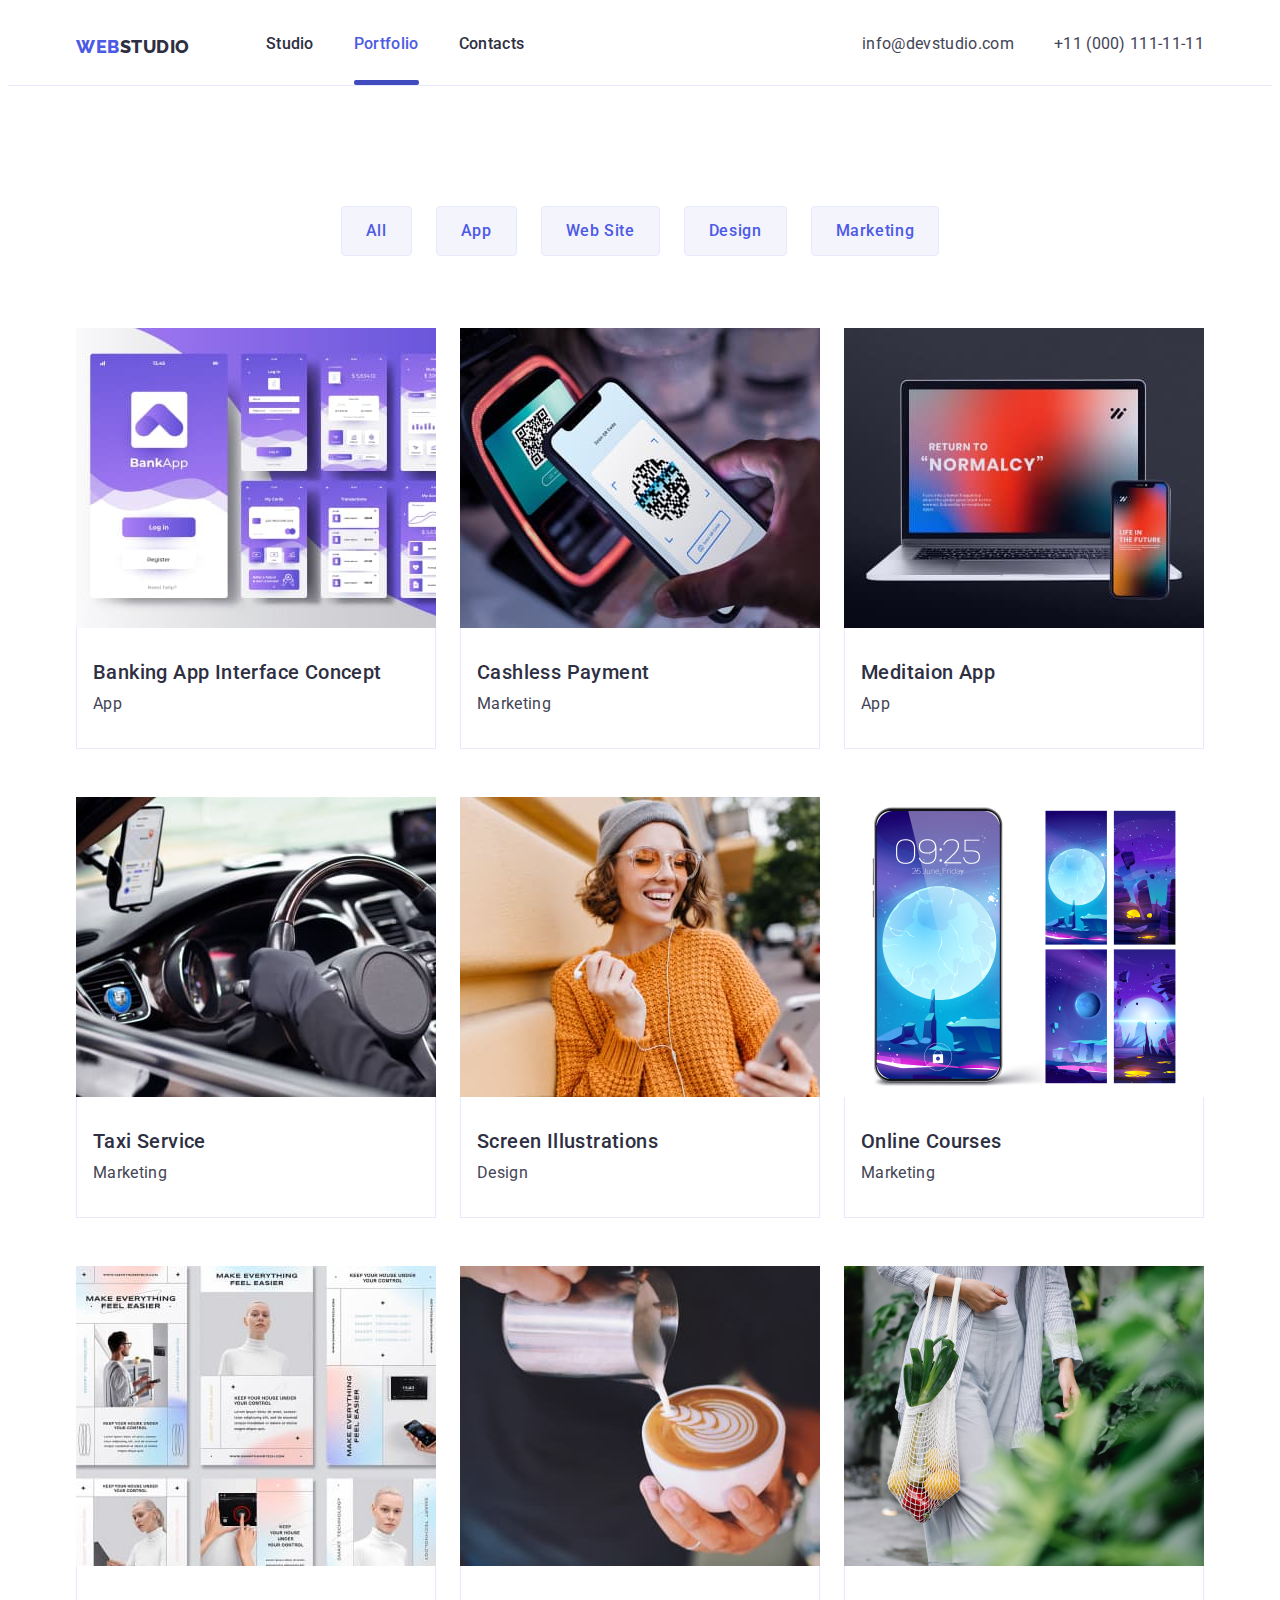
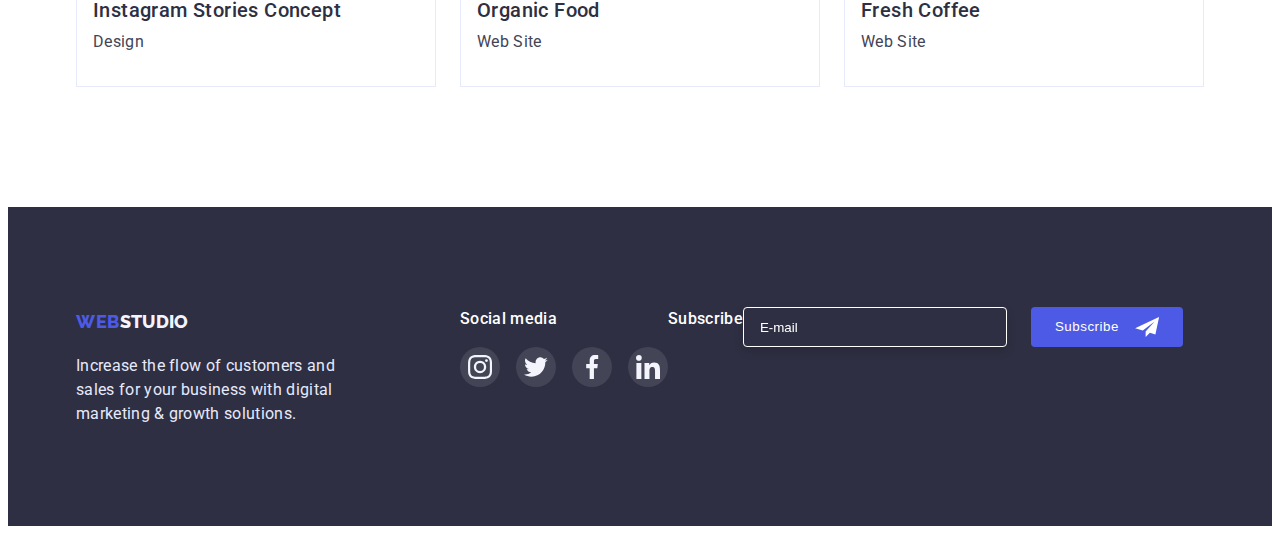
==== portfolio.html @ f4f5c51e "Initial commit" ====
<!DOCTYPE html>
<html lang="en">
	<head>
		<meta charset="UTF-8" />
		<meta http-equiv="X-UA-Compatible" content="IE=edge" />
		<meta name="viewport" content="width=device-width, initial-scale=1.0" />
		<link
			rel="stylesheet"
			href="https://cdnjs.cloudflare.com/ajax/libs/modern-normalize/1.1.0/modern-normalize.min.css"
			integrity="sha512-wpPYUAdjBVSE4KJnH1VR1HeZfpl1ub8YT/NKx4PuQ5NmX2tKuGu6U/JRp5y+Y8XG2tV+wKQpNHVUX03MfMFn9Q=="
			crossorigin="anonymous"
			referrerpolicy="no-referrer"
		/>
		<link
			href="https://fonts.googleapis.com/css2?family=Raleway:wght@800&family=Roboto:wght@400;500;700;900&display=swap"
			rel="stylesheet"
		/>
		<title>WebStudio</title>
		<link rel="stylesheet" href="./css/styles.css" />
	</head>
	<body>
		<!-- contacts -->
		<header>
			<div class="container header">
				<nav class="main-nav">
					<a href="./index.html" class="logo-next"><span class="logo">Web</span>Studio</a>
					<ul class="site-nav">
						<li class="item"><a href="./index.html" class="header-link">Studio</a></li>
						<li class="item"><a href="" class="header-link current">Portfolio</a></li>
						<li class="item"><a href="" class="header-link">Contacts</a></li>
					</ul>
				</nav>
				<address class="address">
					<ul class="auth-nav">
						<li class="item"><a href="mailto:info@devstudio.com" class="auth-nav-link">info@devstudio.com</a></li>
						<li class="item"><a href="tel:+110001111111" class="auth-nav-link">+11 (000) 111-11-11</a></li>
					</ul>
				</address>
			</div>
		</header>
		<main>
			<section class="section">
				<div class="container">
					<h1 class="visually-hidden">Information</h1>
					<ul class="button-list">
						<li class="item"><button type="button" class="content-btn">All</button></li>
						<li class="item"><button type="button" class="content-btn">App</button></li>
						<li class="item"><button type="button" class="content-btn">Web Site</button></li>
						<li class="item"><button type="button" class="content-btn">Design</button></li>
						<li class="item"><button type="button" class="content-btn">Marketing</button></li>
					</ul>
					<h2 class="visually-hidden">Company results</h2>
					<ul class="content-items">
						<li class="list">
							<a href="" class="future-card">
								<div class="content-thumb">
									<img src="./images/img.jpg" width="360" alt="Banking App Interface Concept" />
									<p class="content-overlay">
										14 Stylish and User-Friendly App Design Concepts · Task Manager App · Calorie Tracker App · Exotic
										Fruit Ecommerce App · Cloud Storage App
									</p>
								</div>
								<div class="content-card">
									<h3 class="future-item">Banking App Interface Concept</h3>
									<p class="future-text">App</p>
								</div>
							</a>
						</li>
						<li class="list">
							<a href="" class="future-card">
								<div class="content-thumb">
									<img src="./images/img1.jpg" width="360" alt="Cashless Payment" />
									<p class="content-overlay">
										14 Stylish and User-Friendly App Design Concepts · Task Manager App · Calorie Tracker App · Exotic
										Fruit Ecommerce App · Cloud Storage App
									</p>
								</div>
								<div class="content-card">
									<h3 class="future-item">Cashless Payment</h3>
									<p class="future-text">Marketing</p>
								</div>
							</a>
						</li>
						<li class="list">
							<a href="" class="future-card">
								<div class="content-thumb">
									<img src="./images/img2.jpg" width="360" alt="Meditaion App" />
									<p class="content-overlay">
										14 Stylish and User-Friendly App Design Concepts · Task Manager App · Calorie Tracker App · Exotic
										Fruit Ecommerce App · Cloud Storage App
									</p>
								</div>
								<div class="content-card">
									<h3 class="future-item">Meditaion App</h3>
									<p class="future-text">App</p>
								</div>
							</a>
						</li>
						<li class="list">
							<a href="" class="future-card">
								<div class="content-thumb">
									<img src="./images/img3.jpg" width="360" alt="Taxi Service" />
									<p class="content-overlay">
										14 Stylish and User-Friendly App Design Concepts · Task Manager App · Calorie Tracker App · Exotic
										Fruit Ecommerce App · Cloud Storage App
									</p>
								</div>
								<div class="content-card">
									<h3 class="future-item">Taxi Service</h3>
									<p class="future-text">Marketing</p>
								</div>
							</a>
						</li>
						<li class="list">
							<a href="" class="future-card">
								<div class="content-thumb">
									<img src="./images/img4.jpg" width="360" alt="Screen Illustrations" />
									<p class="content-overlay">
										14 Stylish and User-Friendly App Design Concepts · Task Manager App · Calorie Tracker App · Exotic
										Fruit Ecommerce App · Cloud Storage App
									</p>
								</div>
								<div class="content-card">
									<h3 class="future-item">Screen Illustrations</h3>
									<p class="future-text">Design</p>
								</div>
							</a>
						</li>
						<li class="list">
							<a href="" class="future-card">
								<div class="content-thumb">
									<img src="./images/img5.jpg" width="360" alt="Online Courses" />
									<p class="content-overlay">
										14 Stylish and User-Friendly App Design Concepts · Task Manager App · Calorie Tracker App · Exotic
										Fruit Ecommerce App · Cloud Storage App
									</p>
								</div>
								<div class="content-card">
									<h3 class="future-item">Online Courses</h3>
									<p class="future-text">Marketing</p>
								</div>
							</a>
						</li>
						<li class="list">
							<a href="" class="future-card">
								<div class="content-thumb">
									<img src="./images/img6.jpg" width="360" alt="Instagram Stories Concept" />
									<p class="content-overlay">
										14 Stylish and User-Friendly App Design Concepts · Task Manager App · Calorie Tracker App · Exotic
										Fruit Ecommerce App · Cloud Storage App
									</p>
								</div>
								<div class="content-card">
									<h3 class="future-item">Instagram Stories Concept</h3>
									<p class="future-text">Design</p>
								</div>
							</a>
						</li>
						<li class="list">
							<a href="" class="future-card">
								<div class="content-thumb">
									<img src="./images/img7.jpg" width="360" alt="Organic Food" />
									<p class="content-overlay">
										14 Stylish and User-Friendly App Design Concepts · Task Manager App · Calorie Tracker App · Exotic
										Fruit Ecommerce App · Cloud Storage App
									</p>
								</div>
								<div class="content-card">
									<h3 class="future-item">Organic Food</h3>
									<p class="future-text">Web Site</p>
								</div>
							</a>
						</li>
						<li class="list">
							<a href="" class="future-card">
								<div class="content-thumb">
									<img src="./images/img8.jpg" width="360" alt="Fresh Coffee" />
									<p class="content-overlay">
										14 Stylish and User-Friendly App Design Concepts · Task Manager App · Calorie Tracker App · Exotic
										Fruit Ecommerce App · Cloud Storage App
									</p>
								</div>
								<div class="content-card">
									<h3 class="future-item">Fresh Coffee</h3>
									<p class="future-text">Web Site</p>
								</div>
							</a>
						</li>
					</ul>
				</div>
			</section>
		</main>
		<!-- basement -->
		<footer class="footer-last portfolio">
			<div class="container footer-contein">
				<div>
					<a href="./index.html" class="logo-bottom"><span class="logo">Web</span>Studio</a>
					<p class="subtitle">
						Increase the flow of customers and sales for your business with digital marketing & growth solutions.
					</p>
				</div>
				<div class="content-footer">
					<p class="content-footer-name">Social media</p>
					<ul class="content-footer-item">
						<li>
							<a href="" class="content-footer-link">
								<svg class="content-footer-list">
									<use href="./images/symbol.svg#icon-instagram"></use>
								</svg>
							</a>
						</li>
						<li>
							<a href="" class="content-footer-link">
								<svg class="content-footer-list">
									<use href="./images/symbol.svg#icon-vector"></use>
								</svg>
							</a>
						</li>
						<li>
							<a href="" class="content-footer-link">
								<svg class="content-footer-list">
									<use href="./images/symbol.svg#icon-facebook"></use>
								</svg>
							</a>
						</li>
						<li>
							<a href="" class="content-footer-link">
								<svg class="content-footer-list">
									<use href="./images/symbol.svg#icon-linkedin"></use>
								</svg>
							</a>
						</li>
					</ul>
				</div>
				<form>
					<div class="subscribe-blok">
						<p class="subscribe-text">Subscribe</p>
						<label>
							<input type="email" name="email" class="subscribe-in" placeholder="E-mail" />
						</label>
						<button type="submit" class="subscribe-btn">
							Subscribe
							<svg class="subscribe-svg">
								<use href="./images/symbol.svg#icon-iconsend"></use>
							</svg>
						</button>
					</div>
				</form>
			</div>
		</footer>
	</body>
</html>
---- css/styles.css ----
:root {
    --primary-brand: #4D5AE5;
    --pressed-state: #404BBF;
    --dark: #2E2F42;
    --success: #31D0AA;
    --text: #434455;
    --subtle-text: #8E8F99;
    --accent: #E7E9FC;
    --light: #F4F4FD;
    --modal-overlay: #2E2F42;
    --hero-background: #2E2F42;
    --white-color: #FFFFFF;
}

html {
    box-sizing: border-box;
}

*,
*::before,
*::after {
    box-sizing: inherit;
}

.visually-hidden {
    position: absolute;
    width: 1px;
    height: 1px;
    margin: -1px;
    border: 0;
    padding: 0;
    white-space: nowrap;
    clip-path: inset(100%);
    clip: rect(0 0 0 0);
    overflow: hidden;
}

body {
    font-family: 'Roboto', sans-serif;
    color: var(--text);
    background-color: var(--white-color);
    font-size: 16px;
    letter-spacing: 0.02em;
}

h1,
h2,
h3,
h4,
h5,
h6,
p {
    margin: 0;
}

img {
    display: block;
    max-width: 100%;
    height: auto;
}

address {
    font-style: normal;
}

button {
    /* display: block; */
    cursor: pointer;
    border: none;
    border-radius: 4px;
}

ul {
    list-style: none;
    margin: 0;
    padding: 0;
}

a {
    text-decoration: none;
}

.container {
    width: 1158px;
    padding: 0 15px;
    margin: 0 auto;
}

.section {
    padding-top: 120px;
    padding-bottom: 120px;
}

/* ---Header---*/
.header {
    display: flex;
}

.site-nav {
    display: flex;
    font-weight: 500;
    font-size: 16px;
    line-height: 1.5;
    padding-top: 24px;
    padding-bottom: 24px;
    margin-left: 76px;
}

.site-nav .item:not(:last-child) {
    margin-right: 40px;
}

.header-link {
    /* position: relative; */
    color: var(--dark);
    text-decoration: none;
    font-weight: 500;
    font-size: 16px;
    line-height: 1.5;
    letter-spacing: 0.02em;

    transition-property: color;
    transition-duration: 250ms;
    transition-timing-function: cubic-bezier(0.4, 0, 0.2, 1);

}

.header-link:hover,
.header-link:focus {
    color: var(--pressed-state);
    text-decoration: none;
}

/* .header-link::after {
    content: '';

    position: absolute;
    top: 44px;
    display: block;
    width: 100%;
    height: 5px;
    border-radius: 2px;
    background-color: var(--pressed-state);

    transition-property: opacity;
    transition-duration: 250ms;
    transition-timing-function: cubic-bezier(0.4, 0, 0.2, 1);
    opacity: 0;
}

.header-link:hover::after,
.header-link:focus::after {
    opacity: 1;
} */

.current {
    color: var(--primary-brand);

}

.current::after {
    content: '';

    position: relative;
    top: 24px;
    display: block;
    width: 100%;
    height: 5px;
    border-radius: 2px;
    background-color: var(--pressed-state);
}

.main-nav {
    display: flex;
    align-items: center;
}

.logo {
    color: var(--primary-brand);
    font-family: 'Raleway';
    font-weight: 800;
    font-size: 18px;
    line-height: 1.3;
    text-decoration: none;
    letter-spacing: 0.03em;
    text-transform: uppercase;
}

.logo-next {
    color: var(--modal-overlay);
    font-family: 'Raleway';
    font-weight: 800;
    font-size: 18px;
    line-height: 1.3;
    text-decoration: none;
    letter-spacing: 0.03em;
    text-transform: uppercase;
}



.auth-nav {
    display: flex;
    padding-top: 24px;
    padding-bottom: 24px;
}

.address {
    margin-left: auto;

}

.auth-nav .item:not(:last-child) {
    margin-right: 40px;
}

.auth-nav-link {
    font-style: normal;
    font-size: 16px;
    line-height: 1.5;
    letter-spacing: 0.02em;
    color: var(--text);
    text-decoration: none;
    cursor: pointer;

    transition-property: color;
    transition-duration: 250ms;
    transition-timing-function: cubic-bezier(0.4, 0, 0.2, 1);
}

.auth-nav-link:hover,
.auth-nav-link:focus {
    color: var(--pressed-state);
}

/* ------------main----------- */
.box-order {
    text-align: center;
}

.button-main {
    font-family: 'Roboto';
    font-weight: 500;
    font-size: 16px;
    line-height: 1.5;
    color: var(--white-color);
    background: var(--primary-brand);
    cursor: pointer;
    letter-spacing: 0.04em;
    padding: 16px 32px;
    display: inline-block;
    text-align: center;
    box-shadow: 0px 3px 1px rgba(0, 0, 0, 0.1), 0px 2px 1px rgba(0, 0, 0, 0.08), 0px 2px 2px rgba(0, 0, 0, 0.12);


    transition-property: background-color;
    transition-duration: 250ms;
    transition-timing-function: cubic-bezier(0.4, 0, 0.2, 1);
}

.button-main:hover,
.button-main:focus {
    background-color: var(--pressed-state);
}

.logo-bottom {
    font-family: 'Raleway';
    font-weight: 800;
    font-size: 18px;
    line-height: 1.7;
    color: var(--light);
    text-decoration: none;
    text-transform: uppercase;
}

.box-order {
    background-image: linear-gradient(to right,
            rgba(46, 47, 66, 0.7),
            rgba(46, 47, 66, 0.7)),
        url(../images/people-office.jpg);
    background-repeat: no-repeat;
    background-position: center;
    background-size: cover;
    max-width: 1440px;
    height: 600px;
    margin: 0 auto;

}

.box-order {
    padding: 188px 0;
}

.slogan {
    font-weight: 700;
    font-size: 56px;
    line-height: 1.07;
    color: var(--white-color);
    letter-spacing: 0.02em;
    width: 496px;
    margin: 0 auto;
    margin-bottom: 48px;
}


/* -----section skils------ */
.contein {
    display: flex;
    justify-content: center;
    align-items: center;
    height: 112px;
    background-color: var(--light);
    border-radius: 4px;
    margin-bottom: 8px;
}

.contein-list {
    width: 64px;
    height: 64px;
}

.future {
    display: flex;
}

.future>.list:not(:last-child) {
    margin-right: 24px;
}

.future-item {
    font-weight: 500;
    font-size: 20px;
    line-height: 1.2;
    color: var(--modal-overlay);
    letter-spacing: 0.02em;
    margin-top: 8px;
}

.future-text {
    font-size: 16px;
    line-height: 1.5;
    color: var(--text);
    letter-spacing: 0.02em;
    width: 264px;
}

/* -------section what are we doing-------- */

.title-item {
    font-weight: 700;
    font-size: 36px;
    line-height: 1.11;
    color: var(--modal-overlay);
    text-align: center;
    letter-spacing: 0.02em;
    margin-bottom: 72px;

}

.rezult {
    padding-bottom: 120px;
}

.future-rezult {
    display: flex;
}

.future-rezult>.list:not(:last-child) {
    margin-right: 24px;
}

/* --------section Our team-------- */
.content-title {
    background-color: var(--light);

}

.future-team {
    display: flex;
}

.future-team>.list:not(:last-child) {
    margin-right: 24px;

}

.future-team>.list {
    background-color: var(--white-color);
    box-shadow: 0px 1px 6px rgba(46, 47, 66, 0.08), 0px 1px 1px rgba(46, 47, 66, 0.16), 0px 2px 1px rgba(46, 47, 66, 0.08);
    border-radius: 0px 0px 4px 4px;
}

.about-team {
    text-align: center;
    padding: 32px 0;
}

.future-education {
    margin-top: 8px;
    margin-bottom: 8px;
}

.content-find {
    display: flex;
    justify-content: center;
    align-items: center;
    gap: 24px;
}

.content-link {
    display: flex;
    justify-content: center;
    align-items: center;
    Width: 40px;
    Height: 40px;
    background-color: var(--primary-brand);
    border-radius: 50%;

    transition-property: background-color;
    transition-duration: 250ms;
    transition-timing-function: cubic-bezier(0.4, 0, 0.2, 1);
}

.content-link:hover,
.content-link:focus {
    background-color: var(--pressed-state);
}

.content-item {
    width: 16px;
    height: 16px;
}

/* /* ------Customers---------- */

.clients-item {
    font-weight: 700;
    font-size: 36px;
    line-height: 1.11;
    color: var(--modal-overlay);
    text-align: center;
    letter-spacing: 0.02em;

}

.clients-choice {
    display: flex;
    justify-content: center;
    margin-top: 72px;
}

.clients-choice>.list:not(:last-child) {
    margin-right: 24px;
}

.clients {
    display: flex;
    justify-content: center;
    align-items: center;
    border: 1px solid currentColor;
    color: #8E8F99;
    border-radius: 4px;
    height: 88px;
    width: 168px;


    transition-property: color;
    transition-duration: 250ms;
    transition-timing-function: cubic-bezier(0.4, 0, 0.2, 1);
}

.clients-list {
    width: 104px;
    height: 56px;
    fill: currentColor;

}

.clients:hover,
.clients:focus {
    color: var(--pressed-state);
}

/* -------------footer----------- */
.subtitle {
    font-size: 16px;
    line-height: 1.5;
    color: var(--accent);
    letter-spacing: 0.02em;
    width: 264px;
    margin-top: 16px;
}

.footer-main {
    padding: 100px 0;
    background: var(--dark);
}

/* ------content footer------------ */

.footer-contein {
    display: flex;
}

.content-footer {
    margin-left: 120px;
}

.content-footer-item {
    display: flex;
    gap: 16px;
}

.content-footer-link {
    display: flex;
    justify-content: center;
    align-items: center;
    Width: 40px;
    Height: 40px;
    background-color: rgba(255, 255, 255, 0.1);
    border-radius: 50%;

    transition-property: background-color;
    transition-duration: 250ms;
    transition-timing-function: cubic-bezier(0.4, 0, 0.2, 1);
}

.content-footer-name {
    font-family: 'Roboto';
    font-weight: 500;
    font-size: 16px;
    line-height: 1.5;
    letter-spacing: 0.02em;
    margin-bottom: 16px;
    color: var(--white-color)
}

.content-footer-list {
    width: 24px;
    height: 24px;
}

.content-footer-link:hover,
.content-footer-link:focus {
    background-color: #31D0AA;
}

/* -------Portfolio_______ */

header {
    border-bottom: 1px solid #E7E9FC;
    border-top: 0;

}

.content-btn {
    font-family: 'Roboto';
    font-weight: 500;
    font-size: 16px;
    line-height: 1.5;
    letter-spacing: 0.04em;
    color: var(--primary-brand);
    background: var(--light);
    padding: 12px 24px;
    display: inline-block;
    text-align: center;
    border: 1px solid #E7E9FC;

    transition-property: background-color, color, box-shadow;
    transition-duration: 250ms;
    transition-timing-function: cubic-bezier(0.4, 0, 0.2, 1);
}

.content-btn:hover,
.content-btn:focus {
    background-color: var(--pressed-state);
    color: var(--white-color);
    cursor: pointer;
    box-shadow: 0px 3px 1px rgba(0, 0, 0, 0.1), 0px 2px 1px rgba(0, 0, 0, 0.08), 0px 2px 2px rgba(0, 0, 0, 0.12);

}

.button-list {
    display: flex;
    justify-content: center;
}

.button-list>.item:not(:last-child) {
    margin-right: 24px;
}

.content-items {
    display: flex;
    flex-wrap: wrap;
    margin-top: 72px;
    margin-left: -24px;

}

.content-items>.list:nth-child(-n + 3) {
    margin-top: 0;
}

.content-items>.list {
    flex-basis: calc(100% / 3-24px);
    margin-left: 24px;
    margin-top: 48px;
}

.future-card {
    display: block;

    transition-property: box-shadow;
    transition-duration: 250ms;
    transition-timing-function: cubic-bezier(0.4, 0, 0.2, 1);
}

.future-card:hover,
.future-card:focus {
    box-shadow: 0px 1px 6px rgba(46, 47, 66, 0.08), 0px 1px 1px rgba(46, 47, 66, 0.16), 0px 2px 1px rgba(46, 47, 66, 0.08);
}


.future-text {
    margin-top: 8px;
}

.future-item {
    margin-top: 0;
}

.content-card {
    padding: 32px 16px;
    background: #FFFFFF;
    border: 1px solid #E7E9FC;
    border-top: 0;
}

.footer-last {
    padding: 100px 0;
    background: var(--modal-overlay);
}

.content-thumb {
    position: relative;
    overflow: hidden;
}

.content-overlay {
    position: absolute;
    top: 0;
    left: 0;
    width: 100%;
    height: 100%;
    transform: translateY(100%);
    background-color: var(--primary-brand);
    font-size: 16px;
    line-height: 1.5;
    letter-spacing: 0.02em;
    color: #F4F4FD;
    padding: 40px 32px;

    transition-property: transform;
    transition-duration: 250ms;
    transition-timing-function: cubic-bezier(0.4, 0, 0.2, 1);
}

.future-card:hover .content-overlay,
.future-card:focus .content-overlay {
    transform: translateY(0);
}

/* -----------backdrop-------- */
.backdrop {
    position: fixed;
    z-index: 100;
    top: 0;
    left: 0;
    width: 100%;
    height: 100%;
    background-color: rgba(46, 47, 66, 0.4);

    transition-property: opacity, visibility;
    transition-duration: 250ms;
    transition-timing-function: cubic-bezier(0.4, 0, 0.2, 1);
}

.backdrop.is-hidden {
    opacity: 0;
    visibility: hidden;
    pointer-events: none;
}

.backdrop-modal {
    position: absolute;
    top: 50%;
    left: 50%;
    transform: translate(-50%, -50%);
    width: 408px;
    height: 576px;
    background: #FCFCFC;
    box-shadow: 0px 1px 1px rgba(0, 0, 0, 0.14), 0px 1px 3px rgba(0, 0, 0, 0.12), 0px 2px 1px rgba(0, 0, 0, 0.2);
    border-radius: 4px;
    padding: 72px 24px 24px;
}

.backdrop-btn {
    position: absolute;
    top: 24px;
    right: 24px;
    width: 24px;
    height: 24px;
    background: #E7E9FC;
    border: 1px solid rgba(0, 0, 0, 0.1);
    padding: 0;
    border-radius: 50%;
    display: flex;
    justify-content: center;
    align-items: center;
    margin-left: auto;

    transition-property: background-color;
    transition-duration: 250ms;
    transition-timing-function: cubic-bezier(0.4, 0, 0.2, 1);
}

.modal-close {
    width: 8px;
    height: 8px;
    transition-property: fill;
    transition-duration: 250ms;
    transition-timing-function: cubic-bezier(0.4, 0, 0.2, 1);
}

.backdrop-btn:hover,
.backdrop-btn:focus {
    background-color: var(--pressed-state);

}

.backdrop-btn:hover,
.backdrop-btn:focus {
    fill: var(--white-color);
}

/* ------------Form------------------- */

.form-header {
    font-weight: 500;
    font-size: 16px;
    line-height: 1.5;
    text-align: center;
    letter-spacing: 0.02em;
    color: #2E2F42;

}

.modal-form {
    display: flex;
    flex-direction: column;
    margin-top: 16px;
}

.form-in {
    margin-bottom: 8px;
}

.form-item {
    display: block;
    font-weight: 400;
    font-size: 12px;
    line-height: 1.2;
    letter-spacing: 0.04em;
    color: #8E8F99;
    margin-bottom: 4px;

}

.modal_form_input {
    position: relative;

}

.form_svg {
    width: 15px;
    height: 15px;
    position: absolute;
    top: 50%;
    left: 12px;
    transform: translateY(-50%);

    transition-property: fill;
    transition-duration: 250ms;
    transition-timing-function: cubic-bezier(0.4, 0, 0.2, 1);
}

.form-input {
    width: 100%;
    height: 40px;
    outline: none;
    border: 1px solid rgba(33, 33, 33, 0.2);
    border-radius: 4px;
    padding-left: 38px;
    transition-property: border-color;
    transition-duration: 250ms;
    transition-timing-function: cubic-bezier(0.4, 0, 0.2, 1);
}

.form-input:focus {
    outline: none;
    border-color: var(--primary-brand);
}

.form-input:focus+.form_svg {
    fill: #4D5AE5;
}

.form_message {
    width: 100%;
    height: 120px;
    padding: 8px 16px;
    outline: none;
    resize: none;
    border: 1px solid rgba(33, 33, 33, 0.2);
    border-radius: 4px;

    transition-property: border-color;
    transition-duration: 250ms;
    transition-timing-function: cubic-bezier(0.4, 0, 0.2, 1);
}

.form_message:focus {
    outline: none;
    border-color: var(--primary-brand);
}

.form_message::placeholder {
    font-weight: 400;
    font-size: 12px;
    line-height: 1.2;
    letter-spacing: 0.04em;
    color: rgba(46, 47, 66, 0.4);
}

.form-check {
    position: absolute;
    width: 1px;
    height: 1px;
    margin: -1px;
    border: 0;
    padding: 0;
    white-space: nowrap;
    clip-path: inset(100%);
    clip: rect(0 0 0 0);
    overflow: hidden;
}

.form-check-desc::before {
    display: block;
    width: 18px;
    height: 18px;
    border: 1px solid var(--pressed-state);
    content: '';
    cursor: pointer;
    border-radius: 4px;
    margin-right: 12px;

    transition-property: background-color, background-image;
    transition-duration: 250ms;
    transition-timing-function: cubic-bezier(0.4, 0, 0.2, 1);
}

.form-check:checked+.form-check-desc::before {
    background-color: var(--pressed-state);
    background-image: url(../images/vector4.svg);
    background-repeat: no-repeat;
    background-size: contain;
}

.form-check:focus+.form-check-desc::before {
    outline: 2px solid var(--pressed-state);
}

.form-check-desc {
    display: flex;
    align-items: center;
    font-weight: 400;
    font-size: 12px;
    line-height: 1.2;
    letter-spacing: 0.04em;
    color: #8E8F99;
    margin-top: 16px;
}

.form-btn {
    font-weight: 500;
    min-width: 169px;
    font-size: 16px;
    line-height: 1.5;
    letter-spacing: 0.04em;
    padding: 16px 32px;
    background: var(--primary-brand);
    box-shadow: 0px 4px 4px rgba(0, 0, 0, 0.15);
    color: var(--white-color);
    margin-top: 24px;
    align-self: center;

    transition-property: background-color;
    transition-duration: 250ms;
    transition-timing-function: cubic-bezier(0.4, 0, 0.2, 1);
}

.form-btn:focus,
.form-btn:hover {
    background-color: var(--pressed-state);
}

/* --------foter email----- */

.subscribe-form {
    margin-left: 80px;
}

.subscribe-blok {
    display: flex;
    text-align: center;
    justify-content: center;
}

.subscribe-text {
    font-weight: 500;
    font-size: 16px;
    line-height: 1.5;
    letter-spacing: 0.02em;
    color: #FFFFFF;
    margin-bottom: 16px;
}

.subscribe-in::placeholder {
    color: var(--white-color);
}

.subscribe-in {
    width: 264px;
    height: 40px;
    outline: none;
    border: 1px solid #FFFFFF;
    filter: drop-shadow(0px 4px 4px rgba(0, 0, 0, 0.15));
    border-radius: 4px;
    padding-left: 16px;
    background-color: var(--hero-background);
    color: var(--white-color);
}

.subscribe-btn {
    position: relative;
    padding: 8px 64px 8px 24px;
    background-color: var(--primary-brand);
    line-height: 1.5;
    letter-spacing: 0.04em;
    color: #FFFFFF;
    margin-left: 24px;
    cursor: pointer;

    transition-property: background-color;
    transition-duration: 250ms;
    transition-timing-function: cubic-bezier(0.4, 0, 0.2, 1);
}


.subscribe-svg {
    position: absolute;
    top: 50%;
    right: 24px;
    transform: translateY(-50%);
    width: 24px;
    height: 20px;
}

.subscribe-btn:hover,
.subscribe-btn:focus {
    background-color: var(--pressed-state);
}
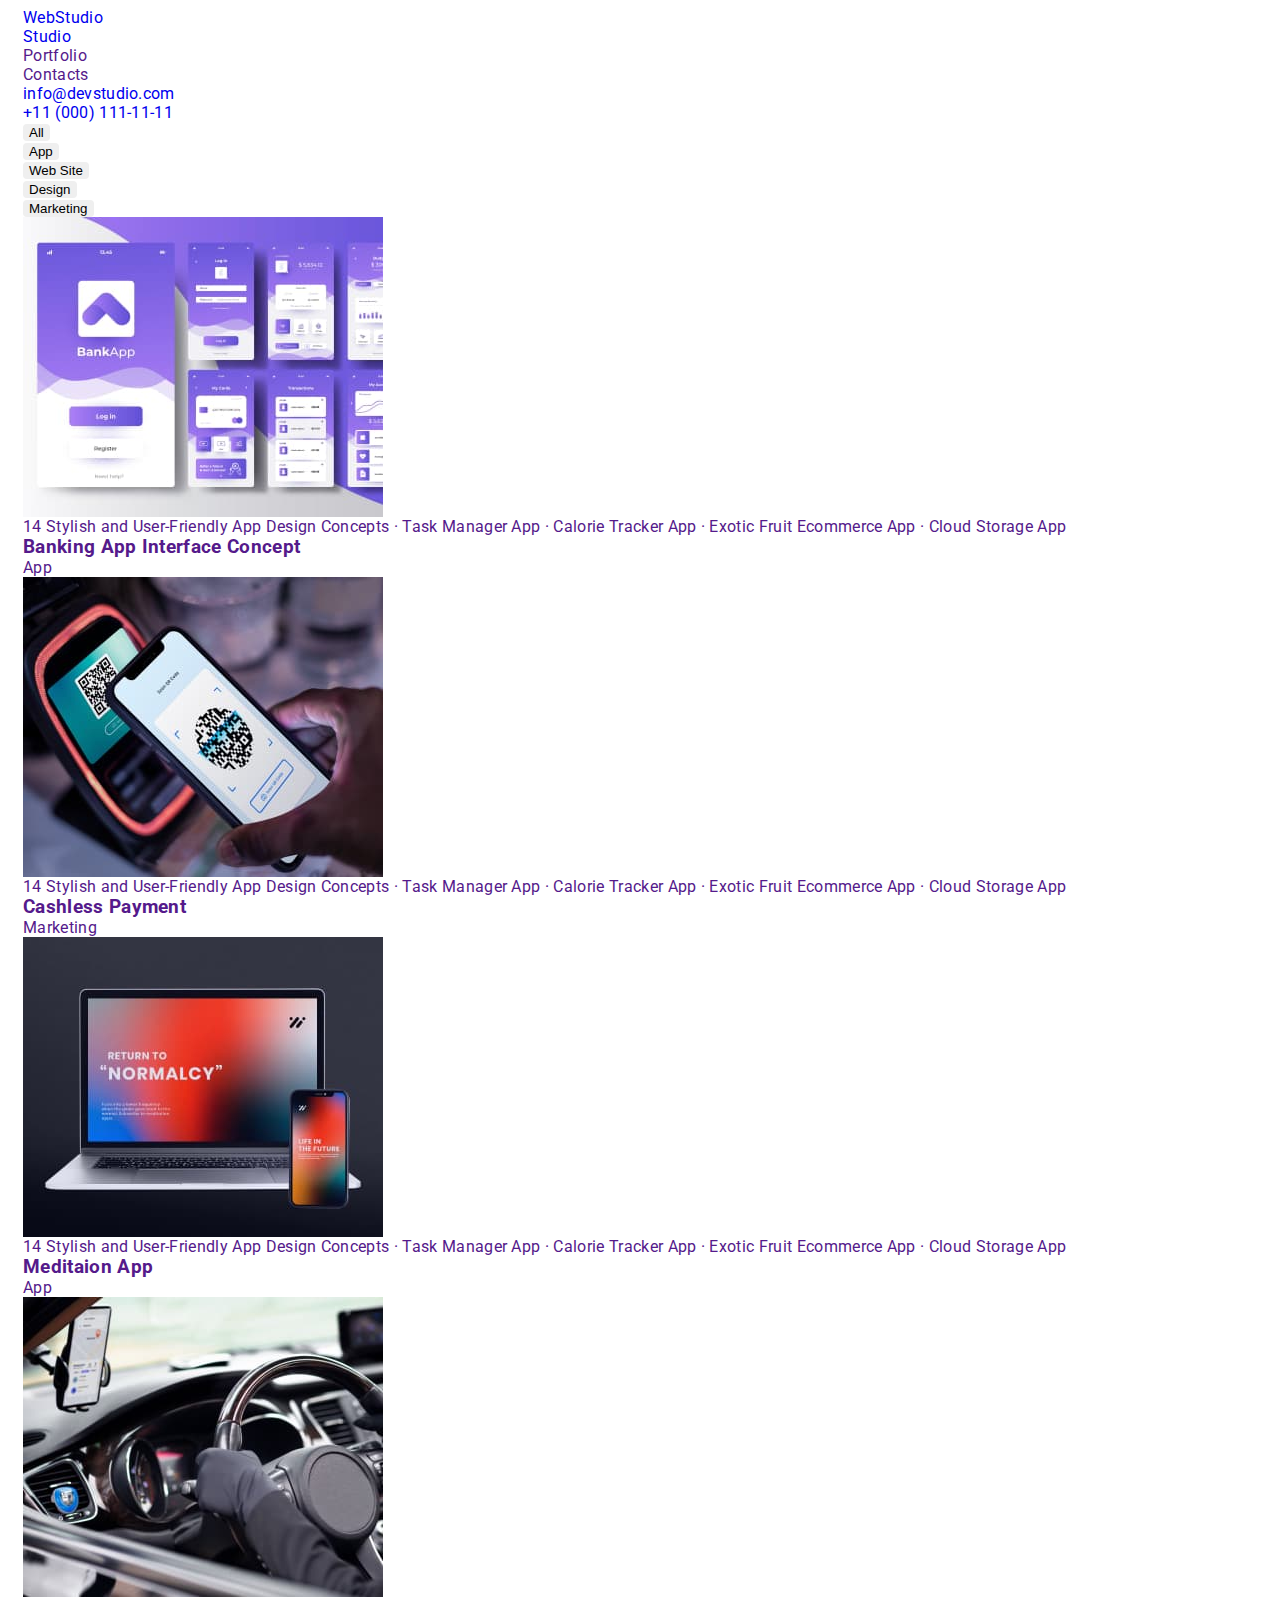
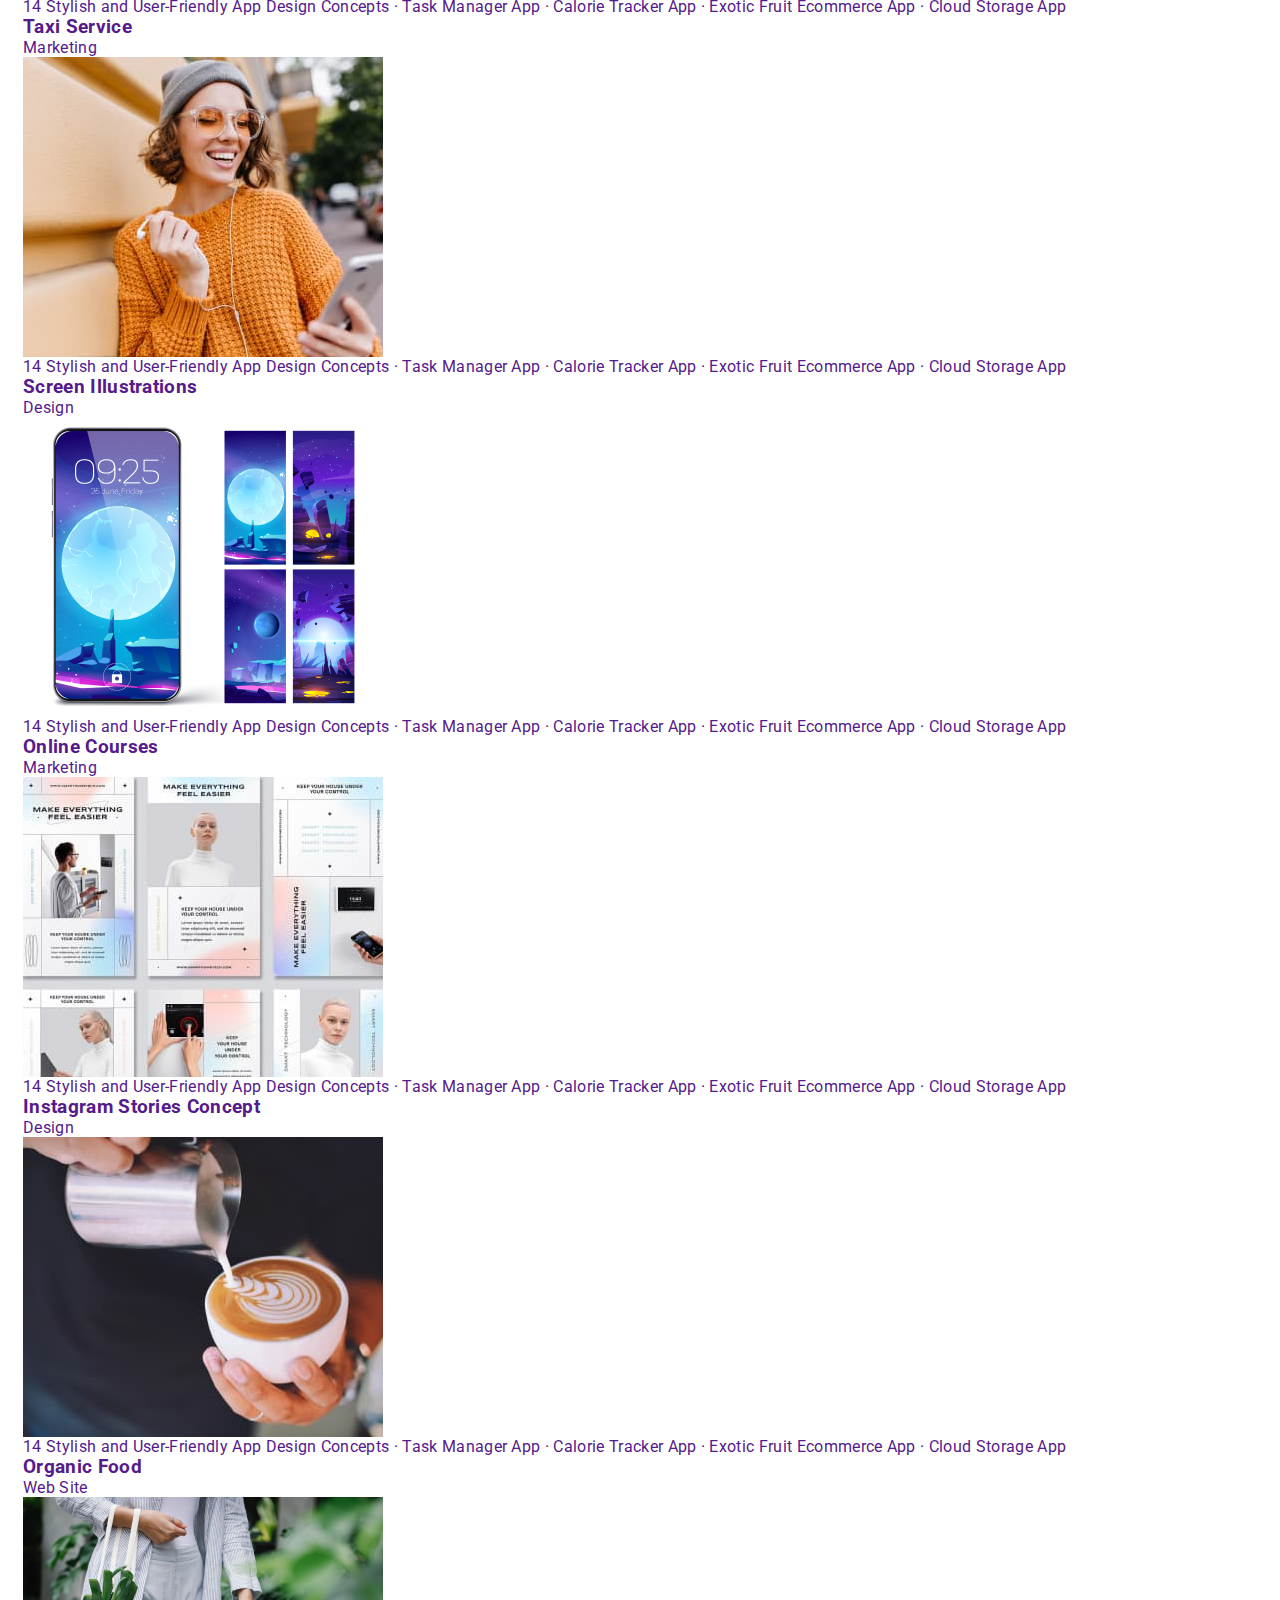
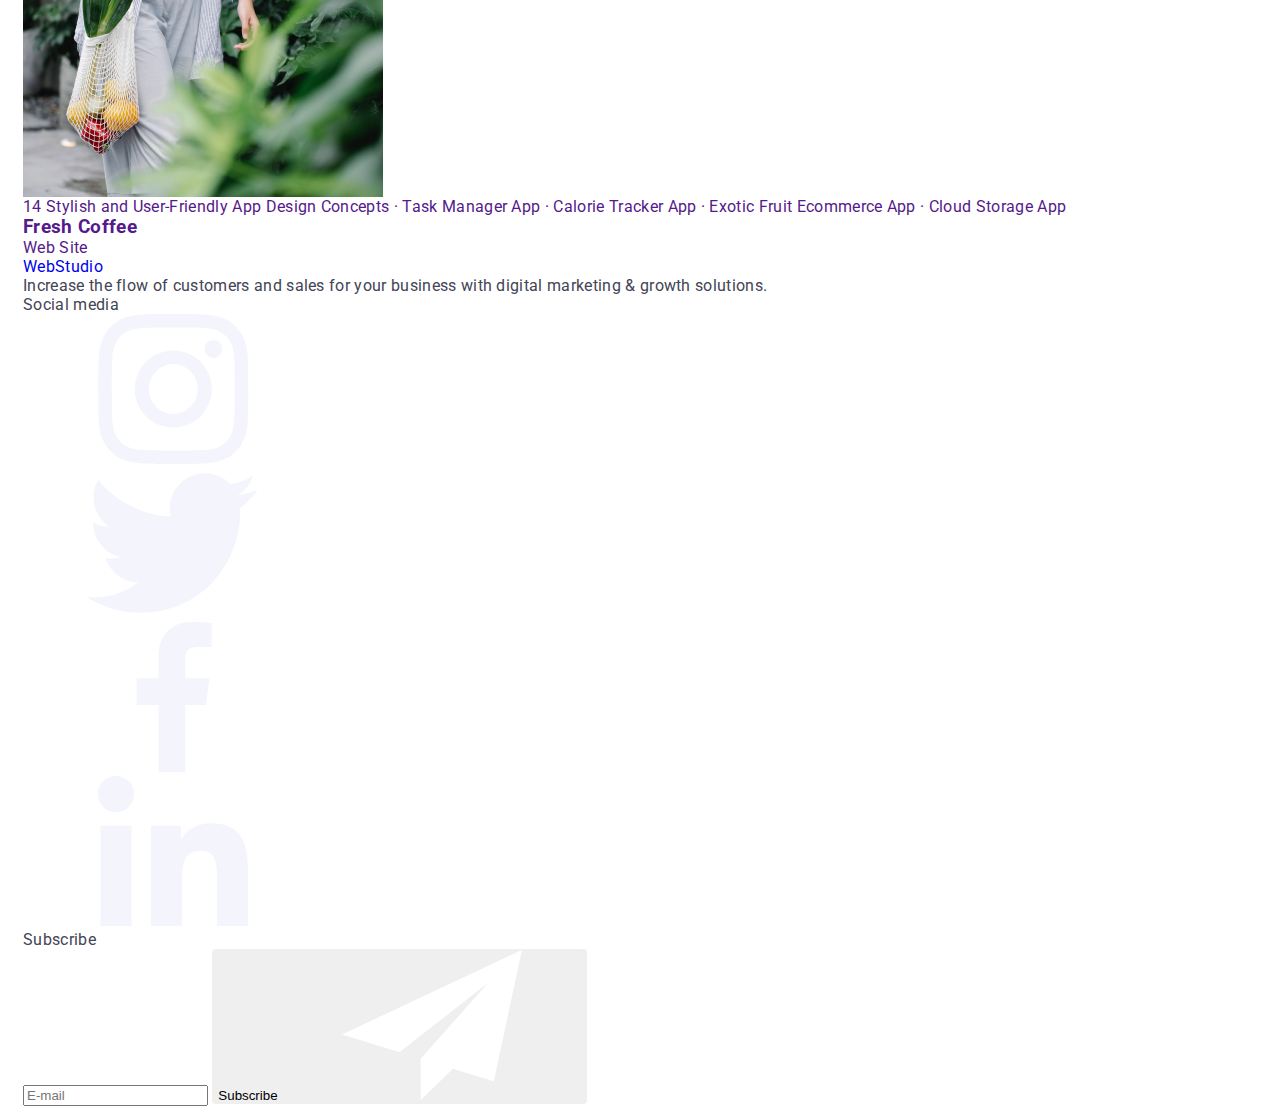
==== commit c782914c: "home" ====
--- a/portfolio.html
+++ b/portfolio.html
@@ -232,9 +232,9 @@
 						</li>
 					</ul>
 				</div>
-				<form>
+				<form class="subscribe-form">
+					<p class="subscribe-text">Subscribe</p>
 					<div class="subscribe-blok">
-						<p class="subscribe-text">Subscribe</p>
 						<label>
 							<input type="email" name="email" class="subscribe-in" placeholder="E-mail" />
 						</label>
--- a/css/styles.css
+++ b/css/styles.css
@@ -81,18 +81,21 @@
 }
 
 .container {
-    width: 1158px;
-    padding: 0 15px;
+    width: 100%;
+    padding-left: 15px;
+    padding-right: 15px;
     margin: 0 auto;
-}
-
-.section {
+
+}
+
+/* .section {
     padding-top: 120px;
     padding-bottom: 120px;
-}
+} */
 
 /* ---Header---*/
-.header {
+
+/* .header {
     display: flex;
 }
 
@@ -108,10 +111,10 @@
 
 .site-nav .item:not(:last-child) {
     margin-right: 40px;
-}
-
-.header-link {
-    /* position: relative; */
+} */
+
+/* .header-link {
+
     color: var(--dark);
     text-decoration: none;
     font-weight: 500;
@@ -123,13 +126,13 @@
     transition-duration: 250ms;
     transition-timing-function: cubic-bezier(0.4, 0, 0.2, 1);
 
-}
-
-.header-link:hover,
+} */
+
+/* .header-link:hover,
 .header-link:focus {
     color: var(--pressed-state);
     text-decoration: none;
-}
+} */
 
 /* .header-link::after {
     content: '';
@@ -153,7 +156,7 @@
     opacity: 1;
 } */
 
-.current {
+/* .current {
     color: var(--primary-brand);
 
 }
@@ -234,7 +237,8 @@
 }
 
 /* ------------main----------- */
-.box-order {
+
+/* .box-order {
     text-align: center;
 }
 
@@ -285,9 +289,9 @@
     height: 600px;
     margin: 0 auto;
 
-}
-
-.box-order {
+} */
+
+/* .box-order {
     padding: 188px 0;
 }
 
@@ -300,11 +304,11 @@
     width: 496px;
     margin: 0 auto;
     margin-bottom: 48px;
-}
-
-
+} */
+*/
 /* -----section skils------ */
-.contein {
+
+/* .contein {
     display: flex;
     justify-content: center;
     align-items: center;
@@ -342,11 +346,11 @@
     color: var(--text);
     letter-spacing: 0.02em;
     width: 264px;
-}
+} */
 
 /* -------section what are we doing-------- */
 
-.title-item {
+/* .title-item {
     font-weight: 700;
     font-size: 36px;
     line-height: 1.11;
@@ -367,9 +371,11 @@
 
 .future-rezult>.list:not(:last-child) {
     margin-right: 24px;
-}
+} */
 
 /* --------section Our team-------- */
+
+/* 
 .content-title {
     background-color: var(--light);
 
@@ -398,9 +404,9 @@
 .future-education {
     margin-top: 8px;
     margin-bottom: 8px;
-}
-
-.content-find {
+} */
+
+/* .content-find {
     display: flex;
     justify-content: center;
     align-items: center;
@@ -429,11 +435,11 @@
 .content-item {
     width: 16px;
     height: 16px;
-}
+} */
 
 /* /* ------Customers---------- */
 
-.clients-item {
+/* .clients-item {
     font-weight: 700;
     font-size: 36px;
     line-height: 1.11;
@@ -441,15 +447,15 @@
     text-align: center;
     letter-spacing: 0.02em;
 
-}
-
-.clients-choice {
+} */
+
+/* .clients-choice {
     display: flex;
     justify-content: center;
     margin-top: 72px;
-}
-
-.clients-choice>.list:not(:last-child) {
+} */
+
+/* .clients-choice>.list:not(:last-child) {
     margin-right: 24px;
 }
 
@@ -479,10 +485,10 @@
 .clients:hover,
 .clients:focus {
     color: var(--pressed-state);
-}
+} */
 
 /* -------------footer----------- */
-.subtitle {
+/* .subtitle {
     font-size: 16px;
     line-height: 1.5;
     color: var(--accent);
@@ -494,10 +500,10 @@
 .footer-main {
     padding: 100px 0;
     background: var(--dark);
-}
+} */
 
 /* ------content footer------------ */
-
+/* 
 .footer-contein {
     display: flex;
 }
@@ -543,11 +549,11 @@
 .content-footer-link:hover,
 .content-footer-link:focus {
     background-color: #31D0AA;
-}
+} */
 
 /* -------Portfolio_______ */
 
-header {
+/* header {
     border-bottom: 1px solid #E7E9FC;
     border-top: 0;
 
@@ -668,9 +674,11 @@
 .future-card:hover .content-overlay,
 .future-card:focus .content-overlay {
     transform: translateY(0);
-}
+} */
 
 /* -----------backdrop-------- */
+
+/* 
 .backdrop {
     position: fixed;
     z-index: 100;
@@ -741,11 +749,11 @@
 .backdrop-btn:hover,
 .backdrop-btn:focus {
     fill: var(--white-color);
-}
+} */
 
 /* ------------Form------------------- */
 
-.form-header {
+/* .form-header {
     font-weight: 500;
     font-size: 16px;
     line-height: 1.5;
@@ -913,10 +921,11 @@
 .form-btn:focus,
 .form-btn:hover {
     background-color: var(--pressed-state);
-}
+} */
 
 /* --------foter email----- */
 
+/* 
 .subscribe-form {
     margin-left: 80px;
 }
@@ -975,7 +984,8 @@
     transform: translateY(-50%);
     width: 24px;
     height: 20px;
-}
+} */
+
 
 .subscribe-btn:hover,
 .subscribe-btn:focus {
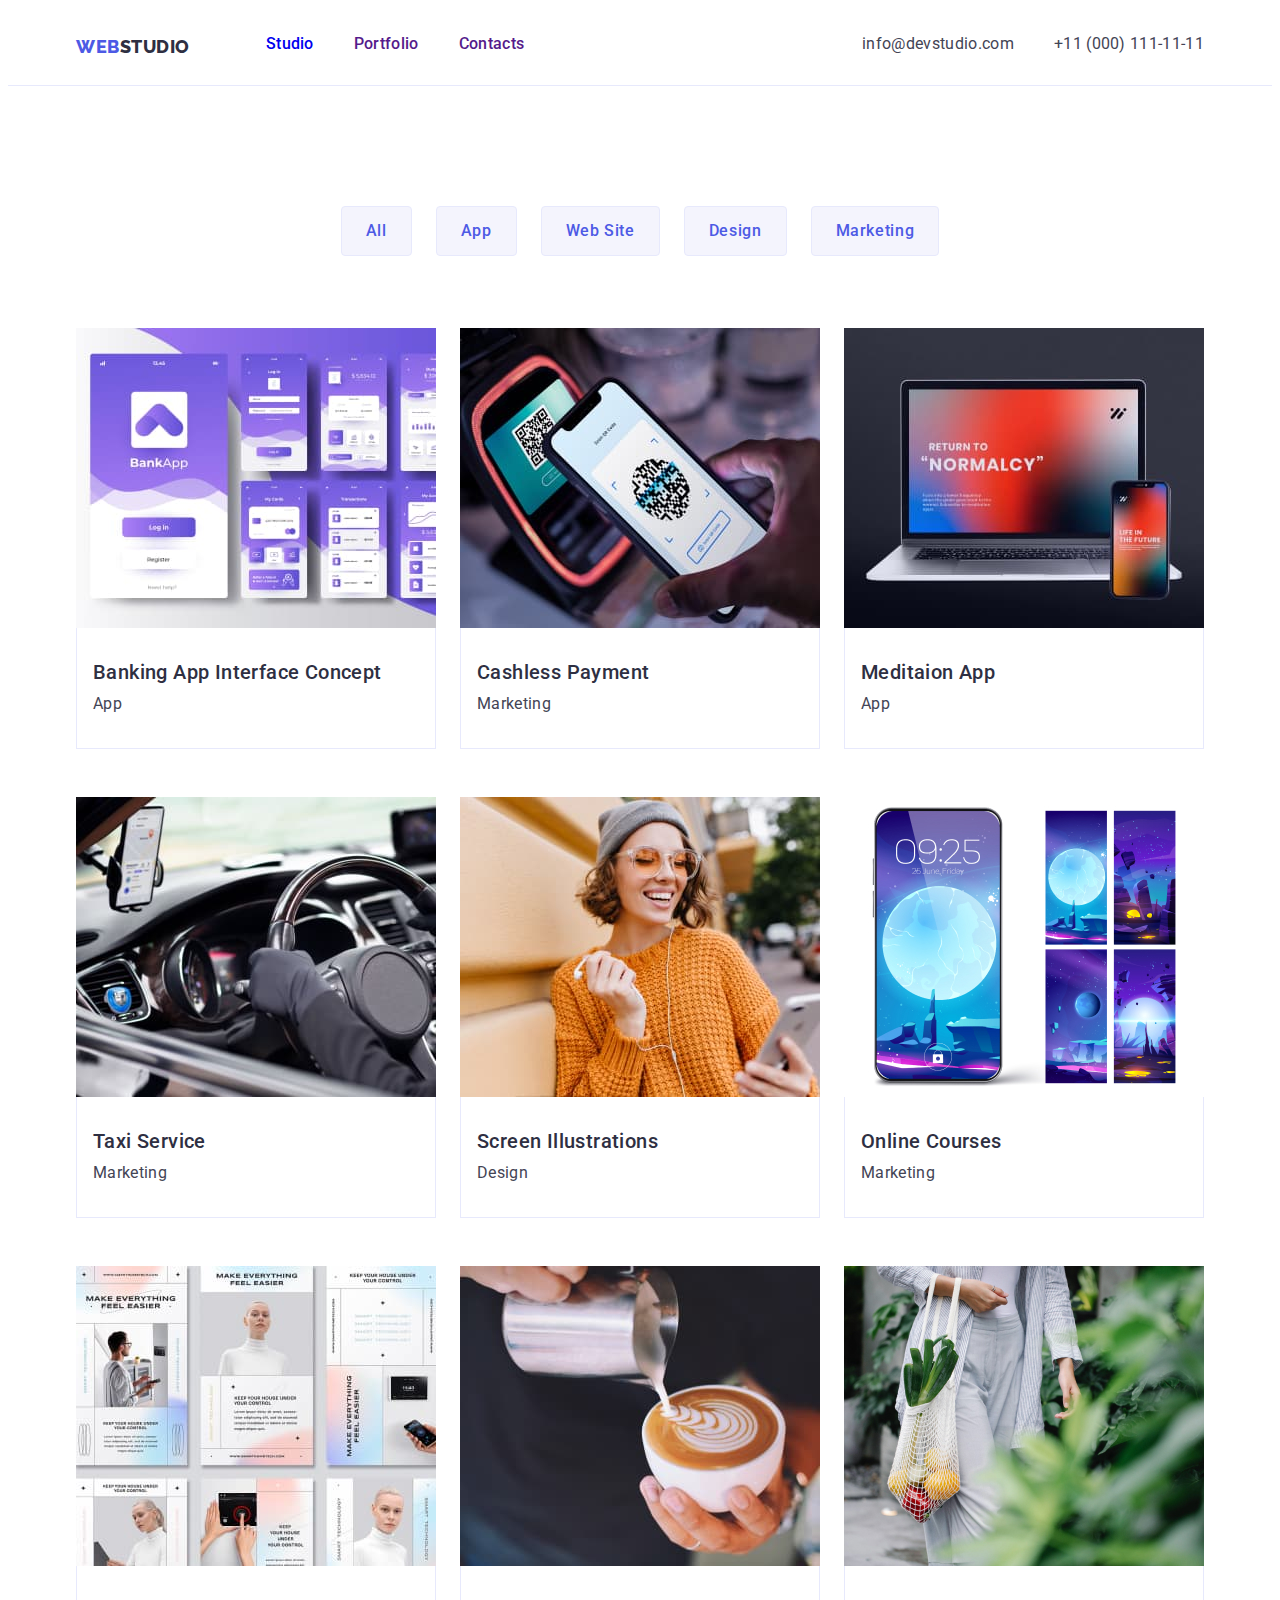
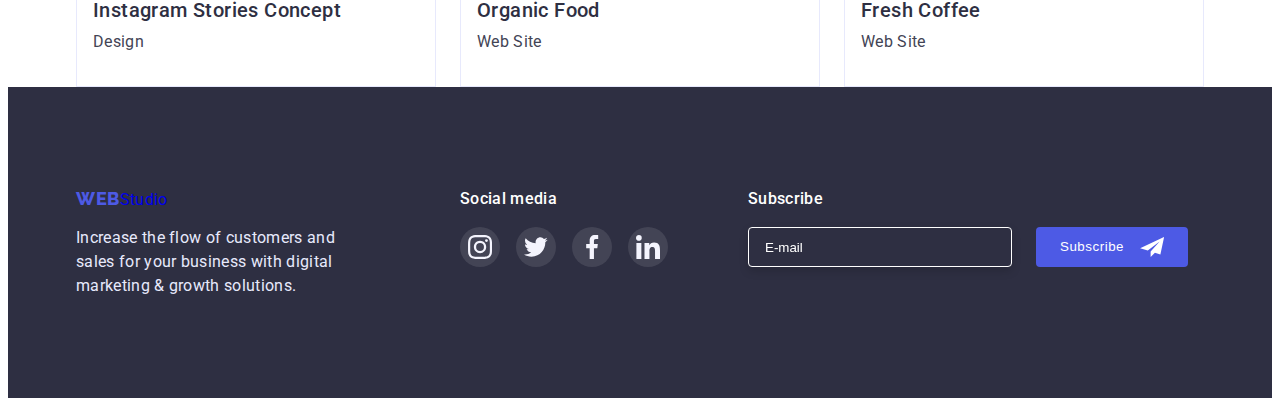
==== commit dc1be867: "home work 7" ====
--- a/portfolio.html
+++ b/portfolio.html
@@ -17,6 +17,9 @@
 		/>
 		<title>WebStudio</title>
 		<link rel="stylesheet" href="./css/styles.css" />
+		<link rel="stylesheet" href="./css/mobile.css" />
+		<link rel="stylesheet" href="./css/tablet.css" />
+		<link rel="stylesheet" href="./css/desktop.css" />
 	</head>
 	<body>
 		<!-- contacts -->
--- a/css/styles.css
+++ b/css/styles.css
@@ -64,7 +64,6 @@
 }
 
 button {
-    /* display: block; */
     cursor: pointer;
     border: none;
     border-radius: 4px;
--- a/css/mobile.css
+++ b/css/mobile.css
@@ -0,0 +1,611 @@
+@media screen and (max-width: 767px) {
+
+
+    .container {
+        width: 480px;
+        margin-left: auto;
+        margin-right: auto;
+    }
+
+    .section {
+        margin-top: 96px;
+    }
+
+    .header {
+        display: flex;
+        justify-content: space-between;
+        padding-top: 25px;
+        padding-bottom: 26px;
+    }
+
+    .mobile-menu-open {
+        background-color: transparent;
+        padding: 0;
+        height: 22px;
+        width: 32px;
+        line-height: 0;
+    }
+
+    .mobile-menu-open-icon {
+        width: 32px;
+        height: 22px;
+    }
+
+    .site-nav {
+        display: none;
+    }
+
+    .address {
+        display: none;
+    }
+
+    .main-nav {
+        display: flex;
+        align-items: center;
+    }
+
+    .logo {
+        color: var(--primary-brand);
+        font-family: 'Raleway';
+        font-weight: 800;
+        font-size: 18px;
+        line-height: 1.3;
+        text-decoration: none;
+        letter-spacing: 0.03em;
+        text-transform: uppercase;
+    }
+
+    .logo-next {
+        color: var(--modal-overlay);
+        font-family: 'Raleway';
+        font-weight: 800;
+        font-size: 18px;
+        line-height: 1.3;
+        text-decoration: none;
+        letter-spacing: 0.03em;
+        text-transform: uppercase;
+    }
+
+    .mobile-menu {
+        position: fixed;
+        width: 100%;
+        height: 100%;
+        top: 0;
+        left: 0;
+        background-color: white;
+        z-index: 1000;
+
+        opacity: 0;
+        visibility: hidden;
+        pointer-events: none;
+
+        transition-property: opacity, visibility;
+        transition-duration: 250ms;
+        transition-timing-function: cubic-bezier(0.4, 0, 0.2, 1);
+    }
+
+    .mobile-menu.is-open {
+        opacity: 1;
+        visibility: visible;
+        pointer-events: auto;
+
+    }
+
+    .mobile-menu-container {
+        position: relative;
+        width: 480px;
+    }
+
+    .mobile-menu-close {
+        position: absolute;
+        top: 24px;
+        right: 24px;
+        width: 24px;
+        height: 24px;
+        border: 1px solid #2E2F42;
+        line-height: 0;
+        background: #E7E9FC;
+        padding: 0;
+        border-radius: 50%;
+        display: flex;
+        justify-content: center;
+        align-items: center;
+    }
+
+    .mobile-menu-close-icon {
+        width: 8px;
+        height: 8px;
+    }
+
+    .mobile-menu-nav {
+        padding-top: 80px;
+    }
+
+    .mobile-menu-nav>.item:not(:first-child) {
+        padding-top: 40px;
+    }
+
+    .header-link {
+        margin-left: 40px;
+        color: var(--dark);
+        text-decoration: none;
+        font-weight: 700;
+        font-size: 36px;
+        line-height: 1.2;
+        letter-spacing: 0.02em;
+
+        transition-property: color;
+        transition-duration: 250ms;
+        transition-timing-function: cubic-bezier(0.4, 0, 0.2, 1);
+    }
+
+    .header-link:hover,
+    .header-link:focus {
+        color: var(--pressed-state);
+        text-decoration: none;
+    }
+
+    .mobile-menu-address {
+        display: block;
+        padding-top: 284px;
+        padding-left: 40px;
+    }
+
+    .auth-nav-link-mail {
+        font-weight: 700;
+        font-size: 36px;
+        line-height: 1.2;
+        letter-spacing: 0.02em;
+        color: #434455;
+    }
+
+    .auth-nav-link-mail:hover,
+    .auth-nav-link-mail:focus {
+        color: #4D5AE5;
+    }
+
+    .auth-nav-link-tel {
+        font-weight: 500;
+        font-size: 20px;
+        line-height: 1.2;
+        letter-spacing: 0.02em;
+        color: #434455;
+    }
+
+    .item-tel {
+        padding-top: 40px;
+    }
+
+    .content-find {
+        display: flex;
+        justify-content: center;
+        align-items: center;
+        gap: 56px;
+        padding-top: 48px;
+        padding-left: 40px;
+    }
+
+    .content-link {
+        display: flex;
+        justify-content: center;
+        align-items: center;
+        Width: 40px;
+        Height: 40px;
+        background-color: var(--primary-brand);
+        border-radius: 50%;
+
+        transition-property: background-color;
+        transition-duration: 250ms;
+        transition-timing-function: cubic-bezier(0.4, 0, 0.2, 1);
+    }
+
+    .content-link:hover,
+    .content-link:focus {
+        background-color: var(--pressed-state);
+    }
+
+    .content-item {
+        width: 16px;
+        height: 16px;
+    }
+
+    /* Section FON */
+
+    .box-order {
+        text-align: center;
+    }
+
+    .box-order {
+        padding: 112px 0;
+    }
+
+    .box-order {
+        background-image: linear-gradient(to right,
+                rgba(46, 47, 66, 0.7),
+                rgba(46, 47, 66, 0.7)),
+            url(../images/mobile/fon.jpg);
+        background-repeat: no-repeat;
+        background-position: center;
+        background-size: cover;
+        max-width: 480px;
+        height: 432px;
+        margin: 0 auto;
+
+    }
+
+    @media (min-device-pixel-ratio: 2),
+    (-webkit-min-device-pixel-ratio: 2),
+    (min-resolution: 192dpi),
+    (min-resolution: 2dppx) {
+        .box-order {
+            background-image: linear-gradient(to right,
+                    rgba(46, 47, 66, 0.7),
+                    rgba(46, 47, 66, 0.7)),
+                url(../images/mobile/fon@2x.jpg);
+            background-repeat: no-repeat;
+            background-position: center;
+            background-size: cover;
+            max-width: 480px;
+            height: 432px;
+            margin: 0 auto;
+        }
+    }
+
+    .slogan {
+        font-weight: 700;
+        font-size: 36px;
+        line-height: 1.2;
+        color: var(--white-color);
+        letter-spacing: 0.02em;
+        width: 320px;
+        margin: 0 auto;
+    }
+
+    .button-main {
+        font-family: 'Roboto';
+        font-weight: 500;
+        font-size: 16px;
+        line-height: 1.5;
+        color: var(--white-color);
+        background: var(--primary-brand);
+        cursor: pointer;
+        letter-spacing: 0.04em;
+        padding: 16px 32px;
+        display: inline-block;
+        text-align: center;
+        margin-top: 72px;
+        box-shadow: 0px 3px 1px rgba(0, 0, 0, 0.1), 0px 2px 1px rgba(0, 0, 0, 0.08), 0px 2px 2px rgba(0, 0, 0, 0.12);
+
+
+        transition-property: background-color;
+        transition-duration: 250ms;
+        transition-timing-function: cubic-bezier(0.4, 0, 0.2, 1);
+    }
+
+    .button-main:hover,
+    .button-main:focus {
+        background-color: var(--pressed-state);
+    }
+
+    /* 
+    .logo-bottom {
+        font-family: 'Raleway';
+        font-weight: 800;
+        font-size: 18px;
+        line-height: 1.7;
+        color: var(--light);
+        text-decoration: none;
+        text-transform: uppercase;
+    } */
+    .contein-list {
+        display: none;
+    }
+
+    .future>.list {
+        display: inline-block;
+    }
+
+    .future>.list:not(:first-child) {
+        margin-top: 72px;
+    }
+
+
+    .future-item {
+        font-weight: 700;
+        font-size: 36px;
+        line-height: 1.2;
+        color: var(--modal-overlay);
+        letter-spacing: 0.02em;
+        text-align: center;
+        max-width: 396px;
+        margin-left: 16px;
+        margin-right: 16px;
+    }
+
+    .future-text {
+        font-weight: 500;
+        font-size: 16px;
+        line-height: 1.5;
+        color: var(--text);
+        letter-spacing: 0.02em;
+        max-width: 396px;
+        text-align: center;
+        margin: 8px 16px;
+    }
+
+    .rezult {
+        display: none;
+    }
+
+    /* ---------------ABOUT TEAM------------ */
+    .content-title {
+        background-color: var(--light);
+    }
+
+    .title-item {
+        font-weight: 700;
+        font-size: 36px;
+        line-height: 1.1;
+        text-align: center;
+        letter-spacing: 0.02em;
+        text-align: center;
+    }
+
+    .future-team {
+        display: flex;
+        flex-direction: column;
+        justify-content: center;
+        align-items: center;
+    }
+
+    .future-team>.list {
+        margin-top: 72px;
+    }
+
+    .about-team {
+        text-align: center;
+        padding: 32px 16px;
+    }
+
+    .future-name {
+        font-weight: 500;
+        font-size: 20px;
+        line-height: 1.2;
+        text-align: center;
+        letter-spacing: 0.02em;
+    }
+
+    .future-education {
+        margin-top: 8px;
+        font-weight: 400;
+        font-size: 16px;
+        line-height: 1.5;
+        letter-spacing: 0.02em;
+    }
+
+    .content-find {
+        display: flex;
+        padding: 0;
+        gap: 24px;
+        margin-top: 8px;
+    }
+
+    .content-link {
+        display: flex;
+        justify-content: center;
+        align-items: center;
+        Width: 40px;
+        Height: 40px;
+        background-color: var(--primary-brand);
+        border-radius: 50%;
+
+        transition-property: background-color;
+        transition-duration: 250ms;
+        transition-timing-function: cubic-bezier(0.4, 0, 0.2, 1);
+    }
+
+    .content-link:hover,
+    .content-link:focus {
+        background-color: var(--pressed-state);
+    }
+
+    .content-item {
+        width: 16px;
+        height: 16px;
+    }
+
+    /* ---------------ABOUT TEAM------------ */
+
+    /* ------Customers---------- */
+    .clients-item {
+        font-weight: 700;
+        font-size: 36px;
+        line-height: 1.1;
+        color: var(--modal-overlay);
+        text-align: center;
+        letter-spacing: 0.02em;
+
+    }
+
+    .clients-choice {
+        display: flex;
+        flex-wrap: wrap;
+        justify-content: center;
+        margin-top: 72px;
+        gap: 16px;
+    }
+
+    .clients-choice>.list:nth-child(n+3) {
+        margin-top: 48px;
+    }
+
+    .clients {
+        display: flex;
+        justify-content: center;
+        align-items: center;
+        border: 1px solid currentColor;
+        color: #8E8F99;
+        border-radius: 4px;
+        height: 88px;
+        width: 168px;
+
+
+        transition-property: color;
+        transition-duration: 250ms;
+        transition-timing-function: cubic-bezier(0.4, 0, 0.2, 1);
+    }
+
+    .clients-list {
+        width: 104px;
+        height: 56px;
+        fill: currentColor;
+
+    }
+
+    .clients:hover,
+    .clients:focus {
+        color: var(--pressed-state);
+    }
+
+    /* ------Customers---------- */
+    /* ------------FOOTER--------- */
+    .logo-bottom {
+        font-family: 'Raleway';
+        font-weight: 800;
+        font-size: 18px;
+        line-height: 1.7;
+        color: var(--light);
+        text-decoration: none;
+        text-transform: uppercase;
+    }
+
+    .subtitle {
+        font-size: 16px;
+        line-height: 1.5;
+        color: var(--accent);
+        letter-spacing: 0.02em;
+        width: 264px;
+        margin-top: 16px;
+    }
+
+    .footer-main {
+        padding: 100px 0;
+        background: var(--dark);
+    }
+
+    .footer-contein {
+        display: flex;
+        flex-direction: column;
+        justify-content: center;
+        align-items: center;
+    }
+
+    .content-footer {
+        margin-left: 120px;
+    }
+
+    .content-footer-item {
+        display: flex;
+        gap: 16px;
+    }
+
+    .content-footer-link {
+        display: flex;
+        justify-content: center;
+        align-items: center;
+        Width: 40px;
+        Height: 40px;
+        background-color: rgba(255, 255, 255, 0.1);
+        border-radius: 50%;
+
+        transition-property: background-color;
+        transition-duration: 250ms;
+        transition-timing-function: cubic-bezier(0.4, 0, 0.2, 1);
+    }
+
+    .content-footer-name {
+        font-family: 'Roboto';
+        font-weight: 500;
+        font-size: 16px;
+        line-height: 1.5;
+        letter-spacing: 0.02em;
+        margin-bottom: 16px;
+        color: var(--white-color)
+    }
+
+    .content-footer-list {
+        width: 24px;
+        height: 24px;
+    }
+
+    .content-footer-link:hover,
+    .content-footer-link:focus {
+        background-color: #31D0AA;
+    }
+
+    .subscribe-form {
+        margin-left: 80px;
+    }
+
+    .subscribe-blok {
+        display: flex;
+        flex-direction: column;
+        text-align: center;
+        justify-content: center;
+    }
+
+    .subscribe-text {
+        font-weight: 500;
+        font-size: 16px;
+        line-height: 1.5;
+        letter-spacing: 0.02em;
+        color: #FFFFFF;
+        margin-bottom: 16px;
+    }
+
+    .subscribe-in::placeholder {
+        color: var(--white-color);
+    }
+
+    .subscribe-in {
+        width: 264px;
+        height: 40px;
+        outline: none;
+        border: 1px solid #FFFFFF;
+        filter: drop-shadow(0px 4px 4px rgba(0, 0, 0, 0.15));
+        border-radius: 4px;
+        padding-left: 16px;
+        background-color: var(--hero-background);
+        color: var(--white-color);
+    }
+
+    .subscribe-btn {
+        position: relative;
+        padding: 8px 64px 8px 24px;
+        background-color: var(--primary-brand);
+        line-height: 1.5;
+        letter-spacing: 0.04em;
+        color: #FFFFFF;
+        margin-left: 24px;
+        cursor: pointer;
+
+        transition-property: background-color;
+        transition-duration: 250ms;
+        transition-timing-function: cubic-bezier(0.4, 0, 0.2, 1);
+    }
+
+
+    .subscribe-svg {
+        position: absolute;
+        top: 50%;
+        right: 24px;
+        transform: translateY(-50%);
+        width: 24px;
+        height: 20px;
+    }
+
+    .subscribe-btn:hover,
+    .subscribe-btn:focus {
+        background-color: var(--pressed-state);
+    }
+}--- a/css/tablet.css
+++ b/css/tablet.css
@@ -0,0 +1,407 @@
+@media screen and (min-width: 768px) and (max-width:1199px) {
+
+    .container {
+        width: 768px;
+        margin-left: auto;
+        margin-right: auto;
+    }
+
+    .section {
+        margin-top: 96px;
+    }
+
+    .mobile-menu-open {
+        display: none;
+    }
+
+    .mobile-menu {
+        display: none;
+    }
+
+    .mobile-menu-nav {
+        display: none;
+    }
+
+    .header {
+        display: flex;
+        align-items: center;
+        justify-content: center;
+    }
+
+    .site-nav {
+        display: flex;
+        font-weight: 500;
+        font-size: 16px;
+        line-height: 1.5;
+        padding-top: 24px;
+        padding-bottom: 24px;
+        margin-left: 120px;
+        gap: 40px;
+    }
+
+
+    .header-link-tablet {
+
+        color: var(--dark);
+        text-decoration: none;
+        font-weight: 500;
+        font-size: 16px;
+        line-height: 1.5;
+        letter-spacing: 0.02em;
+
+        transition-property: color;
+        transition-duration: 250ms;
+        transition-timing-function: cubic-bezier(0.4, 0, 0.2, 1);
+
+    }
+
+    .header-link-tablet:hover,
+    .header-link-tablet:focus {
+        color: var(--pressed-state);
+        text-decoration: none;
+    }
+
+
+
+    .current::after {
+        content: '';
+
+        position: relative;
+        top: 20px;
+        display: block;
+        width: 100%;
+        height: 5px;
+        border-radius: 2px;
+        background-color: var(--pressed-state);
+    }
+
+    .current {
+        color: var(--primary-brand);
+
+    }
+
+    .header-link::after {
+        content: '';
+
+        position: absolute;
+        top: 44px;
+        display: block;
+        width: 100%;
+        height: 5px;
+        border-radius: 2px;
+        background-color: var(--pressed-state);
+
+        transition-property: opacity;
+        transition-duration: 250ms;
+        transition-timing-function: cubic-bezier(0.4, 0, 0.2, 1);
+        opacity: 0;
+    }
+
+    .header-link:hover::after,
+    .header-link:focus::after {
+        opacity: 1;
+    }
+
+
+
+    .main-nav {
+        display: flex;
+        align-items: center;
+    }
+
+    .logo {
+        color: var(--primary-brand);
+        font-family: 'Raleway';
+        font-weight: 800;
+        font-size: 18px;
+        line-height: 1.3;
+        text-decoration: none;
+        letter-spacing: 0.03em;
+        text-transform: uppercase;
+    }
+
+    .logo-next {
+        color: var(--modal-overlay);
+        font-family: 'Raleway';
+        font-weight: 800;
+        font-size: 18px;
+        line-height: 1.3;
+        text-decoration: none;
+        letter-spacing: 0.03em;
+        text-transform: uppercase;
+    }
+
+    .address {
+        margin-left: auto;
+    }
+
+    .auth-nav>.tablet {
+        padding-top: 12px;
+    }
+
+    .auth-nav-link {
+        font-style: normal;
+        font-size: 16px;
+        line-height: 1.5;
+        letter-spacing: 0.02em;
+        color: var(--text);
+        text-decoration: none;
+        cursor: pointer;
+
+
+        transition-property: color;
+        transition-duration: 250ms;
+        transition-timing-function: cubic-bezier(0.4, 0, 0.2, 1);
+    }
+
+    .auth-nav-link:hover,
+    .auth-nav-link:focus {
+        color: var(--pressed-state);
+    }
+
+    /* Section FON */
+
+
+    .box-order {
+        text-align: center;
+    }
+
+    .box-order {
+        padding: 112px 0;
+    }
+
+    .box-order {
+        background-image: linear-gradient(to right,
+                rgba(46, 47, 66, 0.7),
+                rgba(46, 47, 66, 0.7)),
+            url(../images/tablet/fon-tab.jpg);
+        background-repeat: no-repeat;
+        background-position: center;
+        background-size: cover;
+        max-width: 768px;
+        height: 436px;
+        margin: 0 auto;
+
+    }
+
+    @media (min-device-pixel-ratio: 2),
+    (-webkit-min-device-pixel-ratio: 2),
+    (min-resolution: 192dpi),
+    (min-resolution: 2dppx) {
+        .box-order {
+            background-image: linear-gradient(to right,
+                    rgba(46, 47, 66, 0.7),
+                    rgba(46, 47, 66, 0.7)),
+                url(../images/tablet/fon-tab@2x.jpg);
+            background-repeat: no-repeat;
+            background-position: center;
+            background-size: cover;
+            max-width: 768px;
+            height: 436px;
+            margin: 0 auto;
+        }
+    }
+
+    .slogan {
+        font-weight: 700;
+        font-size: 56px;
+        line-height: 1.1;
+        color: var(--white-color);
+        letter-spacing: 0.02em;
+        width: 496px;
+        margin: 0 auto;
+    }
+
+    .button-main {
+        font-family: 'Roboto';
+        font-weight: 500;
+        font-size: 16px;
+        line-height: 1.5;
+        color: var(--white-color);
+        background: var(--primary-brand);
+        cursor: pointer;
+        letter-spacing: 0.04em;
+        padding: 16px 32px;
+        display: inline-block;
+        text-align: center;
+        margin-top: 36px;
+        box-shadow: 0px 3px 1px rgba(0, 0, 0, 0.1), 0px 2px 1px rgba(0, 0, 0, 0.08), 0px 2px 2px rgba(0, 0, 0, 0.12);
+
+
+        transition-property: background-color;
+        transition-duration: 250ms;
+        transition-timing-function: cubic-bezier(0.4, 0, 0.2, 1);
+    }
+
+    .button-main:hover,
+    .button-main:focus {
+        background-color: var(--pressed-state);
+    }
+
+    .contein-list {
+        display: none;
+    }
+
+
+    .future {
+        display: flex;
+        flex-wrap: wrap;
+        gap: 24px;
+        padding: 0;
+    }
+
+    .future>.list:nth-child(n+3) {
+        margin-top: 48px;
+    }
+
+    .future-item {
+        font-weight: 700;
+        font-size: 36px;
+        line-height: 1.2;
+        color: var(--modal-overlay);
+        letter-spacing: 0.02em;
+        width: 356px;
+
+    }
+
+    .future-text {
+        font-weight: 500;
+        font-size: 16px;
+        line-height: 1.5;
+        color: var(--text);
+        letter-spacing: 0.02em;
+        width: 356px;
+        margin-top: 8px;
+    }
+
+    .rezult {
+        display: none;
+    }
+
+    /* ---------ABOUT TEAM------- */
+
+    .title-item {
+        font-weight: 700;
+        font-size: 36px;
+        line-height: 1.1;
+        text-align: center;
+        letter-spacing: 0.02em;
+        text-transform: capitalize;
+        padding-top: 96px;
+    }
+
+
+    .content-title {
+        background-color: var(--light);
+    }
+
+    .future-team {
+        display: flex;
+        flex-wrap: wrap;
+        justify-content: center;
+        gap: 24px;
+        padding-top: 72px;
+        padding-bottom: 96px;
+
+    }
+
+    .future-team>.list {
+        background-color: var(--white-color);
+        box-shadow: 0px 1px 6px rgba(46, 47, 66, 0.08), 0px 1px 1px rgba(46, 47, 66, 0.16), 0px 2px 1px rgba(46, 47, 66, 0.08);
+        border-radius: 0px 0px 4px 4px;
+    }
+
+    .about-team {
+        text-align: center;
+        padding: 32px 0;
+    }
+
+    .future-education {
+        margin-top: 8px;
+        margin-bottom: 8px;
+    }
+
+
+    .content-find {
+        display: flex;
+        justify-content: center;
+        align-items: center;
+        gap: 24px;
+    }
+
+    .content-link {
+        display: flex;
+        justify-content: center;
+        align-items: center;
+        Width: 40px;
+        Height: 40px;
+        background-color: var(--primary-brand);
+        border-radius: 50%;
+
+        transition-property: background-color;
+        transition-duration: 250ms;
+        transition-timing-function: cubic-bezier(0.4, 0, 0.2, 1);
+    }
+
+    .content-link:hover,
+    .content-link:focus {
+        background-color: var(--pressed-state);
+    }
+
+    .content-item {
+        width: 16px;
+        height: 16px;
+    }
+
+    /* /* ------Customers---------- */
+    .clients-item {
+        font-weight: 700;
+        font-size: 36px;
+        line-height: 1.1;
+        color: var(--modal-overlay);
+        text-align: center;
+        letter-spacing: 0.02em;
+
+    }
+
+    .clients-choice {
+        display: flex;
+        flex-wrap: wrap;
+        justify-content: center;
+        margin-top: 72px;
+        gap: 24px;
+    }
+
+    .clients-choice>.list:nth-child(n+4) {
+        margin-top: 48px;
+    }
+
+    .clients {
+        display: flex;
+        justify-content: center;
+        align-items: center;
+        border: 1px solid currentColor;
+        color: #8E8F99;
+        border-radius: 4px;
+        height: 88px;
+        width: 168px;
+
+
+        transition-property: color;
+        transition-duration: 250ms;
+        transition-timing-function: cubic-bezier(0.4, 0, 0.2, 1);
+    }
+
+    .clients-list {
+        width: 104px;
+        height: 56px;
+        fill: currentColor;
+
+    }
+
+    .clients:hover,
+    .clients:focus {
+        color: var(--pressed-state);
+    }
+
+}--- a/css/desktop.css
+++ b/css/desktop.css
@@ -0,0 +1,938 @@
+@media screen and (min-width: 1200px) {
+
+    .container {
+        width: 1158px;
+        margin-left: auto;
+        margin-right: auto;
+    }
+
+    .section {
+        margin-top: 120px;
+    }
+
+    .mobile-menu-open {
+        display: none;
+    }
+
+    .mobile-menu {
+        display: none;
+    }
+
+    .auth-nav {
+        display: flex;
+    }
+
+    .auth-nav>.tablet {
+        padding-top: 0px;
+        padding-left: 40px;
+    }
+
+    /* --------------HEADER----------- */
+    .header {
+        display: flex;
+    }
+
+    .site-nav {
+        display: flex;
+        font-weight: 500;
+        font-size: 16px;
+        line-height: 1.5;
+        padding-top: 24px;
+        padding-bottom: 24px;
+        margin-left: 76px;
+    }
+
+    .site-nav .item:not(:last-child) {
+        margin-right: 40px;
+    }
+
+    */ .header-link {
+
+        color: var(--dark);
+        text-decoration: none;
+        font-weight: 500;
+        font-size: 16px;
+        line-height: 1.5;
+        letter-spacing: 0.02em;
+
+        transition-property: color;
+        transition-duration: 250ms;
+        transition-timing-function: cubic-bezier(0.4, 0, 0.2, 1);
+
+    }
+
+    .header-link:hover,
+    .header-link:focus {
+        color: var(--pressed-state);
+        text-decoration: none;
+    }
+
+    .header-link::after {
+        content: '';
+
+        position: absolute;
+        top: 44px;
+        display: block;
+        width: 100%;
+        height: 5px;
+        border-radius: 2px;
+        background-color: var(--pressed-state);
+
+        transition-property: opacity;
+        transition-duration: 250ms;
+        transition-timing-function: cubic-bezier(0.4, 0, 0.2, 1);
+        opacity: 0;
+    }
+
+    .header-link:hover::after,
+    .header-link:focus::after {
+        opacity: 1;
+    }
+
+    */ .current {
+        color: var(--primary-brand);
+
+    }
+
+    .current::after {
+        content: '';
+
+        position: relative;
+        top: 24px;
+        display: block;
+        width: 100%;
+        height: 5px;
+        border-radius: 2px;
+        background-color: var(--pressed-state);
+    }
+
+    .main-nav {
+        display: flex;
+        align-items: center;
+    }
+
+    .logo {
+        color: var(--primary-brand);
+        font-family: 'Raleway';
+        font-weight: 800;
+        font-size: 18px;
+        line-height: 1.3;
+        text-decoration: none;
+        letter-spacing: 0.03em;
+        text-transform: uppercase;
+    }
+
+    .logo-next {
+        color: var(--modal-overlay);
+        font-family: 'Raleway';
+        font-weight: 800;
+        font-size: 18px;
+        line-height: 1.3;
+        text-decoration: none;
+        letter-spacing: 0.03em;
+        text-transform: uppercase;
+    }
+
+    .auth-nav {
+        display: flex;
+        padding-top: 24px;
+        padding-bottom: 24px;
+    }
+
+    .address {
+        margin-left: auto;
+
+    }
+
+    .auth-nav .item:not(:last-child) {
+        margin-right: 40px;
+    }
+
+    .auth-nav-link {
+        font-style: normal;
+        font-size: 16px;
+        line-height: 1.5;
+        letter-spacing: 0.02em;
+        color: var(--text);
+        text-decoration: none;
+        cursor: pointer;
+
+        transition-property: color;
+        transition-duration: 250ms;
+        transition-timing-function: cubic-bezier(0.4, 0, 0.2, 1);
+    }
+
+    .auth-nav-link:hover,
+    .auth-nav-link:focus {
+        color: var(--pressed-state);
+    }
+
+    /* --------------HEADER----------- */
+
+    /* ------Section FON ---------*/
+
+    .box-order {
+        text-align: center;
+    }
+
+    .box-order {
+        padding: 188px 0;
+    }
+
+    .box-order {
+        background-image: linear-gradient(to right,
+                rgba(46, 47, 66, 0.7),
+                rgba(46, 47, 66, 0.7)),
+            url(../images/dekstop/fon-dek.jpg);
+        background-repeat: no-repeat;
+        background-position: center;
+        background-size: cover;
+        max-width: 1440px;
+        height: 600px;
+        margin: 0 auto;
+
+    }
+
+    @media (min-device-pixel-ratio: 2),
+    (-webkit-min-device-pixel-ratio: 2),
+    (min-resolution: 192dpi),
+    (min-resolution: 2dppx) {
+        .box-order {
+            background-image: linear-gradient(to right,
+                    rgba(46, 47, 66, 0.7),
+                    rgba(46, 47, 66, 0.7)),
+                url(../images/dekstop/fon-dek@2x.jpg);
+            background-repeat: no-repeat;
+            background-position: center;
+            background-size: cover;
+            max-width: 1440px;
+            height: 600px;
+            margin: 0 auto;
+        }
+    }
+
+    .slogan {
+        font-weight: 700;
+        font-size: 56px;
+        line-height: 1.07;
+        color: var(--white-color);
+        letter-spacing: 0.02em;
+        width: 496px;
+        margin: 0 auto;
+        margin-bottom: 48px;
+    }
+
+    .button-main {
+        font-family: 'Roboto';
+        font-weight: 500;
+        font-size: 16px;
+        line-height: 1.5;
+        color: var(--white-color);
+        background: var(--primary-brand);
+        cursor: pointer;
+        letter-spacing: 0.04em;
+        padding: 16px 32px;
+        display: inline-block;
+        text-align: center;
+        margin-top: 36px;
+        box-shadow: 0px 3px 1px rgba(0, 0, 0, 0.1), 0px 2px 1px rgba(0, 0, 0, 0.08), 0px 2px 2px rgba(0, 0, 0, 0.12);
+
+
+        transition-property: background-color;
+        transition-duration: 250ms;
+        transition-timing-function: cubic-bezier(0.4, 0, 0.2, 1);
+    }
+
+    .button-main:hover,
+    .button-main:focus {
+        background-color: var(--pressed-state);
+    }
+
+    /* ------Section FON ---------*/
+
+
+    .contein {
+        display: flex;
+        justify-content: center;
+        align-items: center;
+        height: 112px;
+        background-color: var(--light);
+        border-radius: 4px;
+        margin-bottom: 8px;
+    }
+
+    .contein-list {
+        width: 64px;
+        height: 64px;
+    }
+
+    .future {
+        display: flex;
+    }
+
+    .future>.list:not(:last-child) {
+        margin-right: 24px;
+    }
+
+    .future-item {
+        font-weight: 500;
+        font-size: 20px;
+        line-height: 1.2;
+        color: var(--modal-overlay);
+        letter-spacing: 0.02em;
+        margin-top: 8px;
+    }
+
+    .future-text {
+        font-size: 16px;
+        line-height: 1.5;
+        color: var(--text);
+        letter-spacing: 0.02em;
+        width: 264px;
+        margin-top: 8px;
+    }
+
+    /* -------section what are we doing-------- */
+
+    .title-item {
+        font-weight: 700;
+        font-size: 36px;
+        line-height: 1.11;
+        color: var(--modal-overlay);
+        text-align: center;
+        letter-spacing: 0.02em;
+        margin-bottom: 72px;
+
+    }
+
+    /* .rezult {
+        padding-bottom: 120px;
+    } */
+
+    .future-rezult {
+        display: flex;
+    }
+
+    .future-rezult>.list:not(:last-child) {
+        margin-right: 24px;
+    }
+
+    /* --------section Our team-------- */
+
+
+    .content-title {
+        background-color: var(--light);
+
+    }
+
+    .future-team {
+        display: flex;
+    }
+
+    .future-team>.list:not(:last-child) {
+        margin-right: 24px;
+
+    }
+
+    .future-team>.list {
+        background-color: var(--white-color);
+        box-shadow: 0px 1px 6px rgba(46, 47, 66, 0.08), 0px 1px 1px rgba(46, 47, 66, 0.16), 0px 2px 1px rgba(46, 47, 66, 0.08);
+        border-radius: 0px 0px 4px 4px;
+    }
+
+    .about-team {
+        text-align: center;
+        padding: 32px 0;
+    }
+
+    .future-education {
+        margin-top: 8px;
+        margin-bottom: 8px;
+    }
+
+    .content-find {
+        display: flex;
+        justify-content: center;
+        align-items: center;
+        gap: 24px;
+    }
+
+    .content-link {
+        display: flex;
+        justify-content: center;
+        align-items: center;
+        Width: 40px;
+        Height: 40px;
+        background-color: var(--primary-brand);
+        border-radius: 50%;
+
+        transition-property: background-color;
+        transition-duration: 250ms;
+        transition-timing-function: cubic-bezier(0.4, 0, 0.2, 1);
+    }
+
+    .content-link:hover,
+    .content-link:focus {
+        background-color: var(--pressed-state);
+    }
+
+    .content-item {
+        width: 16px;
+        height: 16px;
+    }
+
+    /* /* ------Customers---------- */
+
+    .clients-item {
+        font-weight: 700;
+        font-size: 36px;
+        line-height: 1.11;
+        color: var(--modal-overlay);
+        text-align: center;
+        letter-spacing: 0.02em;
+
+    }
+
+    .clients-choice {
+        display: flex;
+        justify-content: center;
+        margin-top: 72px;
+    }
+
+    .clients-choice>.list:not(:last-child) {
+        margin-right: 24px;
+    }
+
+    .clients {
+        display: flex;
+        justify-content: center;
+        align-items: center;
+        border: 1px solid currentColor;
+        color: #8E8F99;
+        border-radius: 4px;
+        height: 88px;
+        width: 168px;
+
+
+        transition-property: color;
+        transition-duration: 250ms;
+        transition-timing-function: cubic-bezier(0.4, 0, 0.2, 1);
+    }
+
+    .clients-list {
+        width: 104px;
+        height: 56px;
+        fill: currentColor;
+
+    }
+
+    .clients:hover,
+    .clients:focus {
+        color: var(--pressed-state);
+    }
+
+    /* ------Customers---------- */
+    /* -------------footer----------- */
+    .subtitle {
+        font-size: 16px;
+        line-height: 1.5;
+        color: var(--accent);
+        letter-spacing: 0.02em;
+        width: 264px;
+        margin-top: 16px;
+    }
+
+    .footer-main {
+        padding: 100px 0;
+        background: var(--dark);
+    }
+
+    /* ------content footer------------ */
+
+    .footer-contein {
+        display: flex;
+    }
+
+    .content-footer {
+        margin-left: 120px;
+    }
+
+    .content-footer-item {
+        display: flex;
+        gap: 16px;
+    }
+
+    .content-footer-link {
+        display: flex;
+        justify-content: center;
+        align-items: center;
+        Width: 40px;
+        Height: 40px;
+        background-color: rgba(255, 255, 255, 0.1);
+        border-radius: 50%;
+
+        transition-property: background-color;
+        transition-duration: 250ms;
+        transition-timing-function: cubic-bezier(0.4, 0, 0.2, 1);
+    }
+
+    .content-footer-name {
+        font-family: 'Roboto';
+        font-weight: 500;
+        font-size: 16px;
+        line-height: 1.5;
+        letter-spacing: 0.02em;
+        margin-bottom: 16px;
+        color: var(--white-color)
+    }
+
+    .content-footer-list {
+        width: 24px;
+        height: 24px;
+    }
+
+    .content-footer-link:hover,
+    .content-footer-link:focus {
+        background-color: #31D0AA;
+    }
+
+    /* -------Portfolio_______ */
+
+    header {
+        border-bottom: 1px solid #E7E9FC;
+        border-top: 0;
+    }
+
+    .content-btn {
+        font-family: 'Roboto';
+        font-weight: 500;
+        font-size: 16px;
+        line-height: 1.5;
+        letter-spacing: 0.04em;
+        color: var(--primary-brand);
+        background: var(--light);
+        padding: 12px 24px;
+        display: inline-block;
+        text-align: center;
+        border: 1px solid #E7E9FC;
+
+        transition-property: background-color, color, box-shadow;
+        transition-duration: 250ms;
+        transition-timing-function: cubic-bezier(0.4, 0, 0.2, 1);
+    }
+
+    .content-btn:hover,
+    .content-btn:focus {
+        background-color: var(--pressed-state);
+        color: var(--white-color);
+        cursor: pointer;
+        box-shadow: 0px 3px 1px rgba(0, 0, 0, 0.1), 0px 2px 1px rgba(0, 0, 0, 0.08), 0px 2px 2px rgba(0, 0, 0, 0.12);
+
+    }
+
+    .button-list {
+        display: flex;
+        justify-content: center;
+    }
+
+    .button-list>.item:not(:last-child) {
+        margin-right: 24px;
+    }
+
+    .content-items {
+        display: flex;
+        flex-wrap: wrap;
+        margin-top: 72px;
+        margin-left: -24px;
+
+    }
+
+    .content-items>.list:nth-child(-n + 3) {
+        margin-top: 0;
+    }
+
+    .content-items>.list {
+        flex-basis: calc(100% / 3-24px);
+        margin-left: 24px;
+        margin-top: 48px;
+    }
+
+    .future-card {
+        display: block;
+
+        transition-property: box-shadow;
+        transition-duration: 250ms;
+        transition-timing-function: cubic-bezier(0.4, 0, 0.2, 1);
+    }
+
+    .future-card:hover,
+    .future-card:focus {
+        box-shadow: 0px 1px 6px rgba(46, 47, 66, 0.08), 0px 1px 1px rgba(46, 47, 66, 0.16), 0px 2px 1px rgba(46, 47, 66, 0.08);
+    }
+
+
+    .future-text {
+        margin-top: 8px;
+    }
+
+    .future-item {
+        margin-top: 0;
+    }
+
+    .content-card {
+        padding: 32px 16px;
+        background: #FFFFFF;
+        border: 1px solid #E7E9FC;
+        border-top: 0;
+    }
+
+    .footer-last {
+        padding: 100px 0;
+        background: var(--modal-overlay);
+    }
+
+    .content-thumb {
+        position: relative;
+        overflow: hidden;
+    }
+
+    .content-overlay {
+        position: absolute;
+        top: 0;
+        left: 0;
+        width: 100%;
+        height: 100%;
+        transform: translateY(100%);
+        background-color: var(--primary-brand);
+        font-size: 16px;
+        line-height: 1.5;
+        letter-spacing: 0.02em;
+        color: #F4F4FD;
+        padding: 40px 32px;
+
+        transition-property: transform;
+        transition-duration: 250ms;
+        transition-timing-function: cubic-bezier(0.4, 0, 0.2, 1);
+    }
+
+    .future-card:hover .content-overlay,
+    .future-card:focus .content-overlay {
+        transform: translateY(0);
+    }
+
+    /* -----------backdrop-------- */
+
+
+    .backdrop {
+        position: fixed;
+        z-index: 100;
+        top: 0;
+        left: 0;
+        width: 100%;
+        height: 100%;
+        background-color: rgba(46, 47, 66, 0.4);
+
+        transition-property: opacity, visibility;
+        transition-duration: 250ms;
+        transition-timing-function: cubic-bezier(0.4, 0, 0.2, 1);
+    }
+
+    .backdrop.is-hidden {
+        opacity: 0;
+        visibility: hidden;
+        pointer-events: none;
+    }
+
+    .backdrop-modal {
+        position: absolute;
+        top: 50%;
+        left: 50%;
+        transform: translate(-50%, -50%);
+        width: 408px;
+        height: 576px;
+        background: #FCFCFC;
+        box-shadow: 0px 1px 1px rgba(0, 0, 0, 0.14), 0px 1px 3px rgba(0, 0, 0, 0.12), 0px 2px 1px rgba(0, 0, 0, 0.2);
+        border-radius: 4px;
+        padding: 72px 24px 24px;
+    }
+
+    .backdrop-btn {
+        position: absolute;
+        top: 24px;
+        right: 24px;
+        width: 24px;
+        height: 24px;
+        background: #E7E9FC;
+        border: 1px solid rgba(0, 0, 0, 0.1);
+        padding: 0;
+        border-radius: 50%;
+        display: flex;
+        justify-content: center;
+        align-items: center;
+        margin-left: auto;
+
+        transition-property: background-color;
+        transition-duration: 250ms;
+        transition-timing-function: cubic-bezier(0.4, 0, 0.2, 1);
+    }
+
+    .modal-close {
+        width: 8px;
+        height: 8px;
+        transition-property: fill;
+        transition-duration: 250ms;
+        transition-timing-function: cubic-bezier(0.4, 0, 0.2, 1);
+    }
+
+    .backdrop-btn:hover,
+    .backdrop-btn:focus {
+        background-color: var(--pressed-state);
+
+    }
+
+    .backdrop-btn:hover,
+    .backdrop-btn:focus {
+        fill: var(--white-color);
+    }
+
+    /* ------------Form------------------- */
+
+    .form-header {
+        font-weight: 500;
+        font-size: 16px;
+        line-height: 1.5;
+        text-align: center;
+        letter-spacing: 0.02em;
+        color: #2E2F42;
+
+    }
+
+    .modal-form {
+        display: flex;
+        flex-direction: column;
+        margin-top: 16px;
+    }
+
+    .form-in {
+        margin-bottom: 8px;
+    }
+
+    .form-item {
+        display: block;
+        font-weight: 400;
+        font-size: 12px;
+        line-height: 1.2;
+        letter-spacing: 0.04em;
+        color: #8E8F99;
+        margin-bottom: 4px;
+
+    }
+
+    .modal_form_input {
+        position: relative;
+
+    }
+
+    .form_svg {
+        width: 15px;
+        height: 15px;
+        position: absolute;
+        top: 50%;
+        left: 12px;
+        transform: translateY(-50%);
+
+        transition-property: fill;
+        transition-duration: 250ms;
+        transition-timing-function: cubic-bezier(0.4, 0, 0.2, 1);
+    }
+
+    .form-input {
+        width: 100%;
+        height: 40px;
+        outline: none;
+        border: 1px solid rgba(33, 33, 33, 0.2);
+        border-radius: 4px;
+        padding-left: 38px;
+        transition-property: border-color;
+        transition-duration: 250ms;
+        transition-timing-function: cubic-bezier(0.4, 0, 0.2, 1);
+    }
+
+    .form-input:focus {
+        outline: none;
+        border-color: var(--primary-brand);
+    }
+
+    .form-input:focus+.form_svg {
+        fill: #4D5AE5;
+    }
+
+    .form_message {
+        width: 100%;
+        height: 120px;
+        padding: 8px 16px;
+        outline: none;
+        resize: none;
+        border: 1px solid rgba(33, 33, 33, 0.2);
+        border-radius: 4px;
+
+        transition-property: border-color;
+        transition-duration: 250ms;
+        transition-timing-function: cubic-bezier(0.4, 0, 0.2, 1);
+    }
+
+    .form_message:focus {
+        outline: none;
+        border-color: var(--primary-brand);
+    }
+
+    .form_message::placeholder {
+        font-weight: 400;
+        font-size: 12px;
+        line-height: 1.2;
+        letter-spacing: 0.04em;
+        color: rgba(46, 47, 66, 0.4);
+    }
+
+    .form-check {
+        position: absolute;
+        width: 1px;
+        height: 1px;
+        margin: -1px;
+        border: 0;
+        padding: 0;
+        white-space: nowrap;
+        clip-path: inset(100%);
+        clip: rect(0 0 0 0);
+        overflow: hidden;
+    }
+
+    .form-check-desc::before {
+        display: block;
+        width: 18px;
+        height: 18px;
+        border: 1px solid var(--pressed-state);
+        content: '';
+        cursor: pointer;
+        border-radius: 4px;
+        margin-right: 12px;
+
+        transition-property: background-color, background-image;
+        transition-duration: 250ms;
+        transition-timing-function: cubic-bezier(0.4, 0, 0.2, 1);
+    }
+
+    .form-check:checked+.form-check-desc::before {
+        background-color: var(--pressed-state);
+        background-image: url(../images/vector4.svg);
+        background-repeat: no-repeat;
+        background-size: contain;
+    }
+
+    .form-check:focus+.form-check-desc::before {
+        outline: 2px solid var(--pressed-state);
+    }
+
+    .form-check-desc {
+        display: flex;
+        align-items: center;
+        font-weight: 400;
+        font-size: 12px;
+        line-height: 1.2;
+        letter-spacing: 0.04em;
+        color: #8E8F99;
+        margin-top: 16px;
+    }
+
+    .form-btn {
+        font-weight: 500;
+        min-width: 169px;
+        font-size: 16px;
+        line-height: 1.5;
+        letter-spacing: 0.04em;
+        padding: 16px 32px;
+        background: var(--primary-brand);
+        box-shadow: 0px 4px 4px rgba(0, 0, 0, 0.15);
+        color: var(--white-color);
+        margin-top: 24px;
+        align-self: center;
+
+        transition-property: background-color;
+        transition-duration: 250ms;
+        transition-timing-function: cubic-bezier(0.4, 0, 0.2, 1);
+    }
+
+    .form-btn:focus,
+    .form-btn:hover {
+        background-color: var(--pressed-state);
+    }
+
+    /* --------foter email----- */
+
+
+    .subscribe-form {
+        margin-left: 80px;
+    }
+
+    .subscribe-blok {
+        display: flex;
+        text-align: center;
+        justify-content: center;
+    }
+
+    .subscribe-text {
+        font-weight: 500;
+        font-size: 16px;
+        line-height: 1.5;
+        letter-spacing: 0.02em;
+        color: #FFFFFF;
+        margin-bottom: 16px;
+    }
+
+    .subscribe-in::placeholder {
+        color: var(--white-color);
+    }
+
+    .subscribe-in {
+        width: 264px;
+        height: 40px;
+        outline: none;
+        border: 1px solid #FFFFFF;
+        filter: drop-shadow(0px 4px 4px rgba(0, 0, 0, 0.15));
+        border-radius: 4px;
+        padding-left: 16px;
+        background-color: var(--hero-background);
+        color: var(--white-color);
+    }
+
+    .subscribe-btn {
+        position: relative;
+        padding: 8px 64px 8px 24px;
+        background-color: var(--primary-brand);
+        line-height: 1.5;
+        letter-spacing: 0.04em;
+        color: #FFFFFF;
+        margin-left: 24px;
+        cursor: pointer;
+
+        transition-property: background-color;
+        transition-duration: 250ms;
+        transition-timing-function: cubic-bezier(0.4, 0, 0.2, 1);
+    }
+
+
+    .subscribe-svg {
+        position: absolute;
+        top: 50%;
+        right: 24px;
+        transform: translateY(-50%);
+        width: 24px;
+        height: 20px;
+    }
+
+
+    .subscribe-btn:hover,
+    .subscribe-btn:focus {
+        background-color: var(--pressed-state);
+    }
+}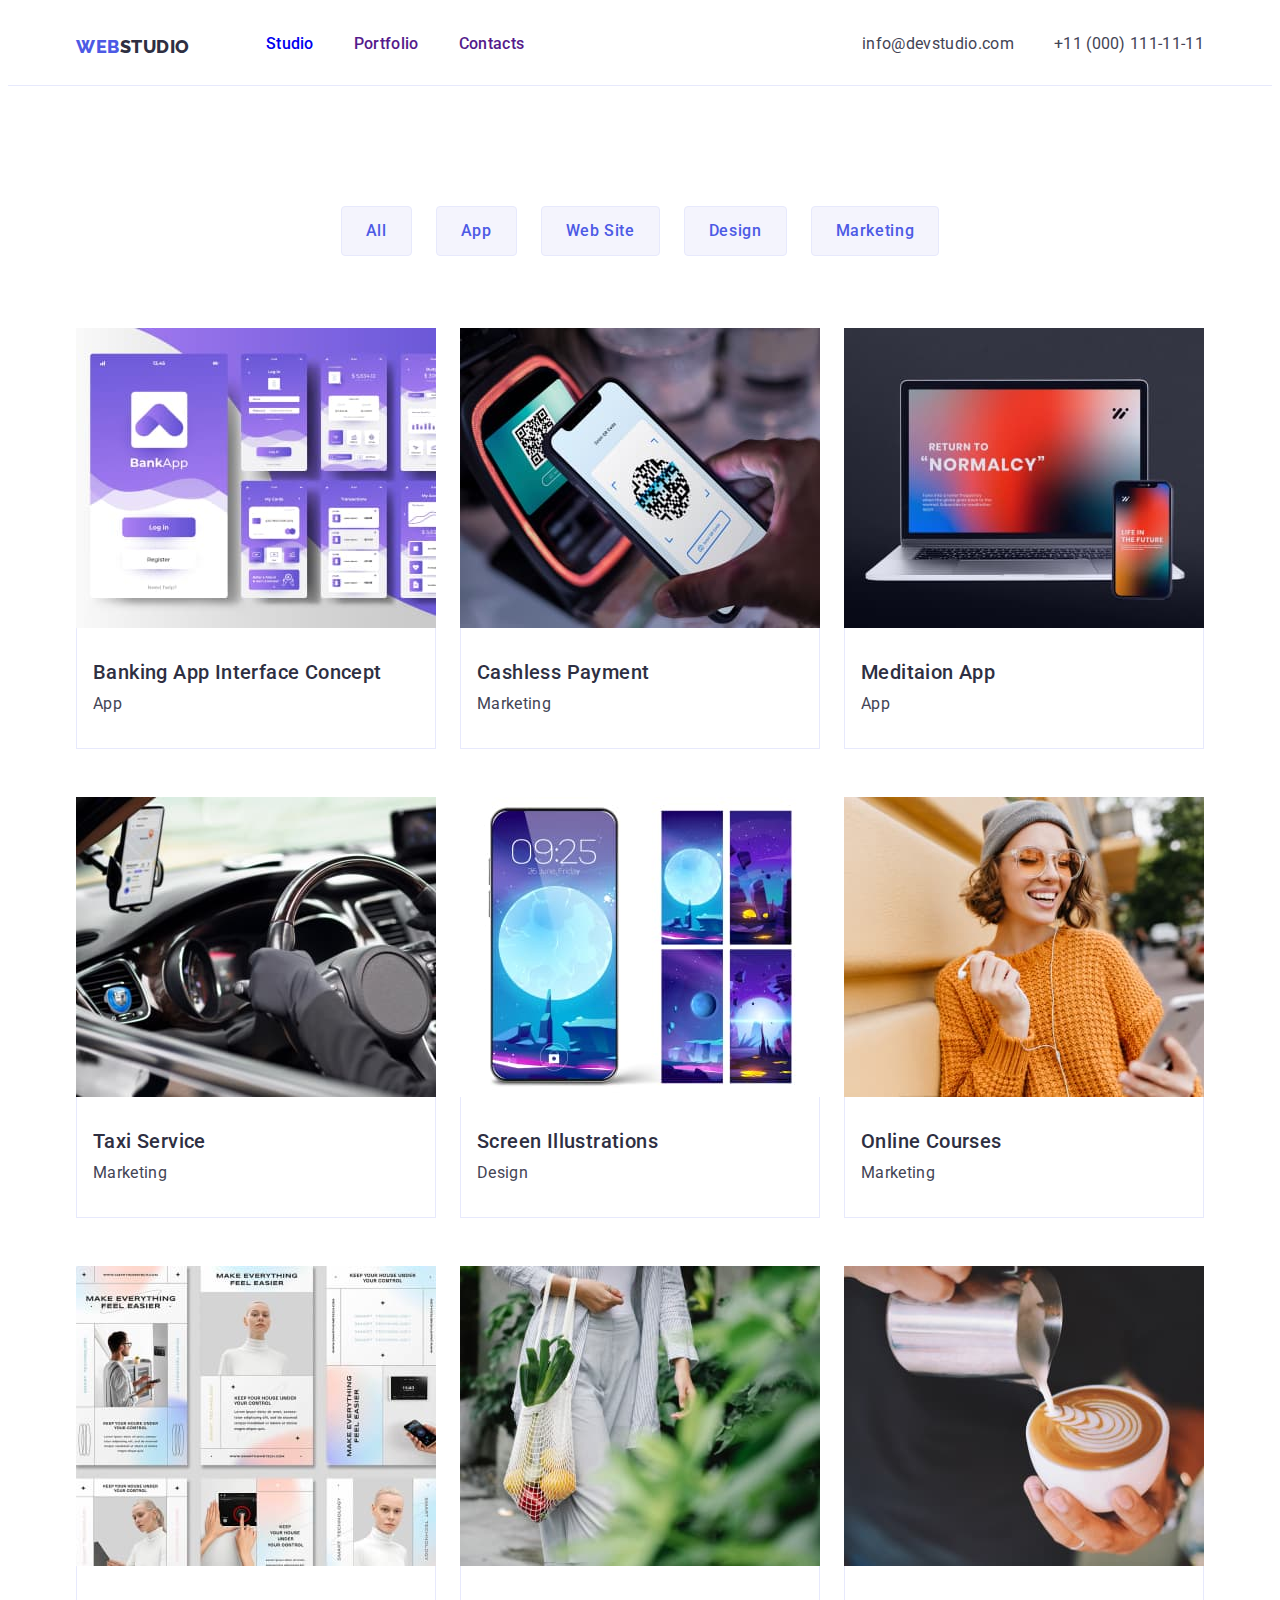
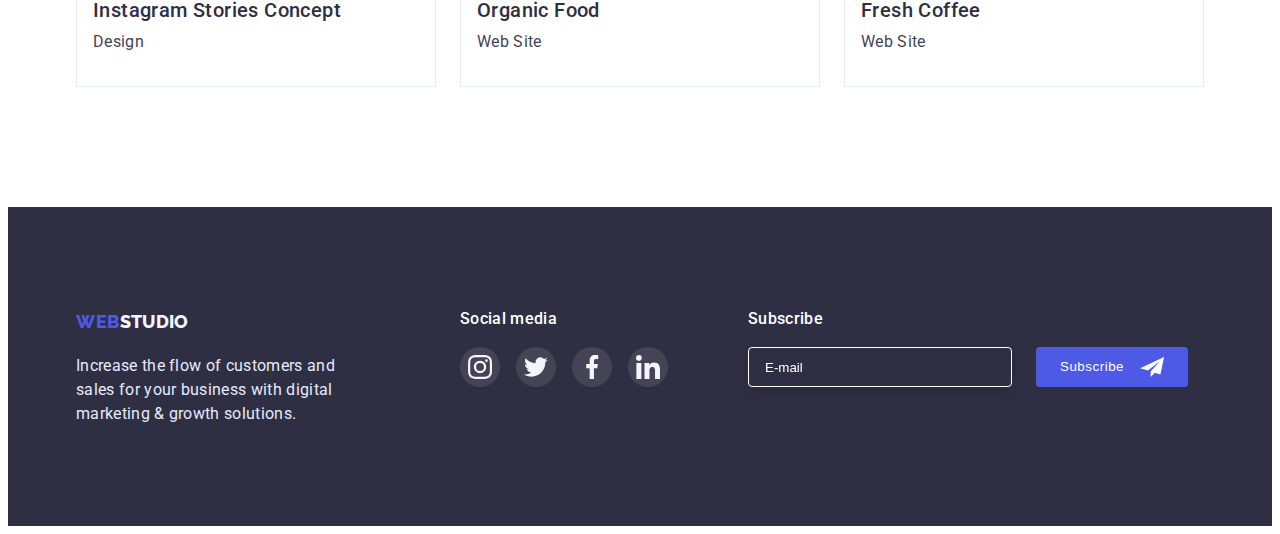
==== commit 96059a94: "home work 7" ====
--- a/portfolio.html
+++ b/portfolio.html
@@ -33,12 +33,65 @@
 						<li class="item"><a href="" class="header-link">Contacts</a></li>
 					</ul>
 				</nav>
+				<button type="button" class="mobile-menu-open-portfolio" data-modal-open-p>
+					<svg class="mobile-menu-open-icon-portfolio">
+						<use href="./images/symbol.svg#icon-icon-menu"></use>
+					</svg>
+				</button>
 				<address class="address">
 					<ul class="auth-nav">
 						<li class="item"><a href="mailto:info@devstudio.com" class="auth-nav-link">info@devstudio.com</a></li>
 						<li class="item"><a href="tel:+110001111111" class="auth-nav-link">+11 (000) 111-11-11</a></li>
 					</ul>
 				</address>
+			</div>
+			<div class="mobile-menu-portfolio" data-modal-p>
+				<div class="container mobile-menu-container-portfolio">
+					<button class="mobile-menu-close-portfolio" data-modal-close-p>
+						<svg class="mobile-menu-close-icon-portfolio">
+							<use href="./images/symbol.svg#icon-close"></use>
+						</svg>
+					</button>
+					<ul class="mobile-menu-nav-portfolio">
+						<li class="item"><a href="./portfolio.html" class="header-link current">Studio</a></li>
+						<li class="item"><a href="./portfolio.html" class="header-link">Portfolio</a></li>
+						<li class="item"><a href="./portfolio.html" class="header-link">Contacts</a></li>
+					</ul>
+					<ul class="mobile-menu-address-portfolio">
+						<li class="item"><a href="mailto:info@devstudio.com" class="auth-nav-link-mail">info@devstudio.com</a></li>
+						<li class="item-tel"><a href="tel:+110001111111" class="auth-nav-link-tel">+11 (000) 111-11-11</a></li>
+					</ul>
+					<ul class="content-find-mobile-portfolio">
+						<li>
+							<a href="" class="content-link">
+								<svg class="content-item">
+									<use href="./images/symbol.svg#icon-instagram"></use>
+								</svg>
+							</a>
+						</li>
+						<li>
+							<a href="" class="content-link">
+								<svg class="content-item">
+									<use href="./images/symbol.svg#icon-vector"></use>
+								</svg>
+							</a>
+						</li>
+						<li>
+							<a href="" class="content-link">
+								<svg class="content-item">
+									<use href="./images/symbol.svg#icon-facebook"></use>
+								</svg>
+							</a>
+						</li>
+						<li>
+							<a href="" class="content-link">
+								<svg class="content-item">
+									<use href="./images/symbol.svg#icon-linkedin"></use>
+								</svg>
+							</a>
+						</li>
+					</ul>
+				</div>
 			</div>
 		</header>
 		<main>
@@ -57,7 +110,21 @@
 						<li class="list">
 							<a href="" class="future-card">
 								<div class="content-thumb">
-									<img src="./images/img.jpg" width="360" alt="Banking App Interface Concept" />
+									<picture>
+										<source
+											srcset="/images/dekstop/img.jpg 1x, /images/dekstop/img@2x.jpg 2x"
+											media="(min-width: 1200px)"
+										/>
+										<source
+											srcset="/images/tablet/img.jpg 1x, /images/tablet/img@2x.jpg 2x"
+											media="(min-width: 768px) and (max-width:1199px)"
+										/>
+										<source
+											srcset="/images/mobile/img.jpg 1x, /images/mobile/img@2x.jpg 2x"
+											media="(max-width: 767px)"
+										/>
+										<img src="/images/img.jpg" alt="Banking App Interface Concept" />
+									</picture>
 									<p class="content-overlay">
 										14 Stylish and User-Friendly App Design Concepts · Task Manager App · Calorie Tracker App · Exotic
 										Fruit Ecommerce App · Cloud Storage App
@@ -72,7 +139,21 @@
 						<li class="list">
 							<a href="" class="future-card">
 								<div class="content-thumb">
-									<img src="./images/img1.jpg" width="360" alt="Cashless Payment" />
+									<picture class="picture-portfolio">
+										<source
+											srcset="/images/dekstop/img1.jpg 1x, /images/dekstop/img1@2x.jpg 2x"
+											media="(min-width: 1200px)"
+										/>
+										<source
+											srcset="/images/tablet/img1.jpg 1x, /images/tablet/img1@2x.jpg 2x"
+											media="(min-width: 768px) and (max-width:1199px)"
+										/>
+										<source
+											srcset="/images/mobile/img1.jpg 1x, /images/mobile/img1@2x.jpg 2x"
+											media="(max-width: 767px)"
+										/>
+										<img src="./images/img1.jpg" alt="Cashless Payment" />
+									</picture>
 									<p class="content-overlay">
 										14 Stylish and User-Friendly App Design Concepts · Task Manager App · Calorie Tracker App · Exotic
 										Fruit Ecommerce App · Cloud Storage App
@@ -87,7 +168,21 @@
 						<li class="list">
 							<a href="" class="future-card">
 								<div class="content-thumb">
-									<img src="./images/img2.jpg" width="360" alt="Meditaion App" />
+									<picture>
+										<source
+											srcset="/images/dekstop/img2.jpg 1x, /images/dekstop/img2@2x.jpg 2x"
+											media="(min-width: 1200px)"
+										/>
+										<source
+											srcset="/images/tablet/img2.jpg 1x, /images/tablet/img2@2x.jpg 2x"
+											media="(min-width: 768px) and (max-width:1199px)"
+										/>
+										<source
+											srcset="/images/mobile/img2.jpg 1x, /images/mobile/img2@2x.jpg 2x"
+											media="(max-width: 767px)"
+										/>
+										<img src="./images/img2.jpg" alt="Meditaion App" />
+									</picture>
 									<p class="content-overlay">
 										14 Stylish and User-Friendly App Design Concepts · Task Manager App · Calorie Tracker App · Exotic
 										Fruit Ecommerce App · Cloud Storage App
@@ -102,7 +197,22 @@
 						<li class="list">
 							<a href="" class="future-card">
 								<div class="content-thumb">
-									<img src="./images/img3.jpg" width="360" alt="Taxi Service" />
+									<picture>
+										<source
+											srcset="/images/dekstop/img3.jpg 1x, /images/dekstop/img3@2x.jpg 2x"
+											media="(min-width: 1200px)"
+										/>
+										<source
+											srcset="/images/tablet/img3.jpg 1x, /images/tablet/img3@2x.jpg 2x"
+											media="(min-width: 768px) and (max-width:1199px)"
+										/>
+										<source
+											srcset="/images/mobile/img3.jpg 1x, /images/mobile/img3@2x.jpg 2x"
+											media="(max-width: 767px)"
+										/>
+										<img src="./images/img3.jpg" alt="Taxi Service" />
+									</picture>
+
 									<p class="content-overlay">
 										14 Stylish and User-Friendly App Design Concepts · Task Manager App · Calorie Tracker App · Exotic
 										Fruit Ecommerce App · Cloud Storage App
@@ -117,7 +227,22 @@
 						<li class="list">
 							<a href="" class="future-card">
 								<div class="content-thumb">
-									<img src="./images/img4.jpg" width="360" alt="Screen Illustrations" />
+									<picture>
+										<source
+											srcset="/images/dekstop/img4.jpg 1x, /images/dekstop/img4@2x.jpg 2x"
+											media="(min-width: 1200px)"
+										/>
+										<source
+											srcset="/images/tablet/img4.jpg 1x, /images/tablet/img4@2x.jpg 2x"
+											media="(min-width: 768px) and (max-width:1199px)"
+										/>
+										<source
+											srcset="/images/mobile/img4.jpg 1x, /images/mobile/img4@2x.jpg 2x"
+											media="(max-width: 767px)"
+										/>
+										<img src="./images/img4.jpg" alt="Screen Illustrations" />
+									</picture>
+
 									<p class="content-overlay">
 										14 Stylish and User-Friendly App Design Concepts · Task Manager App · Calorie Tracker App · Exotic
 										Fruit Ecommerce App · Cloud Storage App
@@ -132,7 +257,22 @@
 						<li class="list">
 							<a href="" class="future-card">
 								<div class="content-thumb">
-									<img src="./images/img5.jpg" width="360" alt="Online Courses" />
+									<picture>
+										<source
+											srcset="/images/dekstop/img5.jpg 1x, /images/dekstop/img5@2x.jpg 2x"
+											media="(min-width: 1200px)"
+										/>
+										<source
+											srcset="/images/tablet/img5.jpg 1x, /images/tablet/img5@2x.jpg 2x"
+											media="(min-width: 768px) and (max-width:1199px)"
+										/>
+										<source
+											srcset="/images/mobile/img5.jpg 1x, /images/mobile/img5@2x.jpg 2x"
+											media="(max-width: 767px)"
+										/>
+										<img src="./images/img5.jpg" alt="Online Courses" />
+									</picture>
+
 									<p class="content-overlay">
 										14 Stylish and User-Friendly App Design Concepts · Task Manager App · Calorie Tracker App · Exotic
 										Fruit Ecommerce App · Cloud Storage App
@@ -147,7 +287,22 @@
 						<li class="list">
 							<a href="" class="future-card">
 								<div class="content-thumb">
-									<img src="./images/img6.jpg" width="360" alt="Instagram Stories Concept" />
+									<picture>
+										<source
+											srcset="/images/dekstop/img6.jpg 1x, /images/dekstop/img6@2x.jpg 2x"
+											media="(min-width: 1200px)"
+										/>
+										<source
+											srcset="/images/tablet/img6.jpg 1x, /images/tablet/img6@2x.jpg 2x"
+											media="(min-width: 768px) and (max-width:1199px)"
+										/>
+										<source
+											srcset="/images/mobile/img6.jpg 1x, /images/mobile/img6@2x.jpg 2x"
+											media="(max-width: 767px)"
+										/>
+										<img src="./images/img6.jpg" alt="Instagram Stories Concept" />
+									</picture>
+
 									<p class="content-overlay">
 										14 Stylish and User-Friendly App Design Concepts · Task Manager App · Calorie Tracker App · Exotic
 										Fruit Ecommerce App · Cloud Storage App
@@ -162,7 +317,22 @@
 						<li class="list">
 							<a href="" class="future-card">
 								<div class="content-thumb">
-									<img src="./images/img7.jpg" width="360" alt="Organic Food" />
+									<picture>
+										<source
+											srcset="/images/dekstop/img7.jpg 1x, /images/dekstop/img7@2x.jpg 2x"
+											media="(min-width: 1200px)"
+										/>
+										<source
+											srcset="/images/tablet/img7.jpg 1x, /images/tablet/img7@2x.jpg 2x"
+											media="(min-width: 768px) and (max-width:1199px)"
+										/>
+										<source
+											srcset="/images/mobile/img7.jpg 1x, /images/mobile/img7@2x.jpg 2x"
+											media="(max-width: 767px)"
+										/>
+										<img src="./images/img7.jpg" alt="Organic Food" />
+									</picture>
+
 									<p class="content-overlay">
 										14 Stylish and User-Friendly App Design Concepts · Task Manager App · Calorie Tracker App · Exotic
 										Fruit Ecommerce App · Cloud Storage App
@@ -177,7 +347,22 @@
 						<li class="list">
 							<a href="" class="future-card">
 								<div class="content-thumb">
-									<img src="./images/img8.jpg" width="360" alt="Fresh Coffee" />
+									<picture>
+										<source
+											srcset="/images/dekstop/img8.jpg 1x, /images/dekstop/img8@2x.jpg 2x"
+											media="(min-width: 1200px)"
+										/>
+										<source
+											srcset="/images/tablet/img8.jpg 1x, /images/tablet/img8@2x.jpg 2x"
+											media="(min-width: 768px) and (max-width:1199px)"
+										/>
+										<source
+											srcset="/images/mobile/img8.jpg 1x, /images/mobile/img8@2x.jpg 2x"
+											media="(max-width: 767px)"
+										/>
+										<img src="./images/img8.jpg" alt="Fresh Coffee" />
+									</picture>
+
 									<p class="content-overlay">
 										14 Stylish and User-Friendly App Design Concepts · Task Manager App · Calorie Tracker App · Exotic
 										Fruit Ecommerce App · Cloud Storage App
@@ -251,5 +436,6 @@
 				</form>
 			</div>
 		</footer>
+		<script src="./portfolio-menu.js"></script>
 	</body>
 </html>
--- a/css/styles.css
+++ b/css/styles.css
@@ -87,6 +87,258 @@
 
 }
 
+/* -----------BACKDROP -------- */
+
+
+.backdrop {
+    position: fixed;
+    z-index: 100;
+    top: 0;
+    left: 0;
+    width: 100%;
+    height: 100%;
+    background-color: rgba(46, 47, 66, 0.4);
+
+    transition-property: opacity, visibility;
+    transition-duration: 250ms;
+    transition-timing-function: cubic-bezier(0.4, 0, 0.2, 1);
+}
+
+.backdrop.is-hidden {
+    opacity: 0;
+    visibility: hidden;
+    pointer-events: none;
+}
+
+.backdrop-modal {
+    position: absolute;
+    top: 50%;
+    left: 50%;
+    transform: translate(-50%, -50%);
+    width: 408px;
+    height: 576px;
+    background: #FCFCFC;
+    box-shadow: 0px 1px 1px rgba(0, 0, 0, 0.14), 0px 1px 3px rgba(0, 0, 0, 0.12), 0px 2px 1px rgba(0, 0, 0, 0.2);
+    border-radius: 4px;
+    padding: 72px 24px 24px;
+}
+
+.backdrop-btn {
+    position: absolute;
+    top: 24px;
+    right: 24px;
+    width: 24px;
+    height: 24px;
+    background: #E7E9FC;
+    border: 1px solid rgba(0, 0, 0, 0.1);
+    padding: 0;
+    border-radius: 50%;
+    display: flex;
+    justify-content: center;
+    align-items: center;
+    margin-left: auto;
+
+    transition-property: background-color;
+    transition-duration: 250ms;
+    transition-timing-function: cubic-bezier(0.4, 0, 0.2, 1);
+}
+
+.modal-close {
+    width: 8px;
+    height: 8px;
+    transition-property: fill;
+    transition-duration: 250ms;
+    transition-timing-function: cubic-bezier(0.4, 0, 0.2, 1);
+}
+
+.backdrop-btn:hover,
+.backdrop-btn:focus {
+    background-color: var(--pressed-state);
+
+}
+
+.backdrop-btn:hover,
+.backdrop-btn:focus {
+    fill: var(--white-color);
+}
+
+/* -----------BACKDROP -------- */
+/* ------------FORM ODER SERVICE ------------ */
+
+.form-header {
+    font-weight: 500;
+    font-size: 16px;
+    line-height: 1.5;
+    text-align: center;
+    letter-spacing: 0.02em;
+    color: #2E2F42;
+
+}
+
+.modal-form {
+    display: flex;
+    flex-direction: column;
+    margin-top: 16px;
+}
+
+.form-in {
+    margin-bottom: 8px;
+}
+
+.form-item {
+    display: block;
+    font-weight: 400;
+    font-size: 12px;
+    line-height: 1.2;
+    letter-spacing: 0.04em;
+    color: #8E8F99;
+    margin-bottom: 4px;
+
+}
+
+.modal_form_input {
+    position: relative;
+
+}
+
+.form_svg {
+    width: 15px;
+    height: 15px;
+    position: absolute;
+    top: 50%;
+    left: 12px;
+    transform: translateY(-50%);
+
+    transition-property: fill;
+    transition-duration: 250ms;
+    transition-timing-function: cubic-bezier(0.4, 0, 0.2, 1);
+}
+
+.form-input {
+    width: 100%;
+    height: 40px;
+    outline: none;
+    border: 1px solid rgba(33, 33, 33, 0.2);
+    border-radius: 4px;
+    padding-left: 38px;
+    transition-property: border-color;
+    transition-duration: 250ms;
+    transition-timing-function: cubic-bezier(0.4, 0, 0.2, 1);
+}
+
+.form-input:focus {
+    outline: none;
+    border-color: var(--primary-brand);
+}
+
+.form-input:focus+.form_svg {
+    fill: #4D5AE5;
+}
+
+.form_message {
+    width: 100%;
+    height: 120px;
+    padding: 8px 16px;
+    outline: none;
+    resize: none;
+    border: 1px solid rgba(33, 33, 33, 0.2);
+    border-radius: 4px;
+
+    transition-property: border-color;
+    transition-duration: 250ms;
+    transition-timing-function: cubic-bezier(0.4, 0, 0.2, 1);
+}
+
+.form_message:focus {
+    outline: none;
+    border-color: var(--primary-brand);
+}
+
+.form_message::placeholder {
+    font-weight: 400;
+    font-size: 12px;
+    line-height: 1.2;
+    letter-spacing: 0.04em;
+    color: rgba(46, 47, 66, 0.4);
+}
+
+.form-check {
+    position: absolute;
+    width: 1px;
+    height: 1px;
+    margin: -1px;
+    border: 0;
+    padding: 0;
+    white-space: nowrap;
+    clip-path: inset(100%);
+    clip: rect(0 0 0 0);
+    overflow: hidden;
+}
+
+.form-check-desc::before {
+    display: block;
+    width: 18px;
+    height: 18px;
+    border: 1px solid var(--pressed-state);
+    content: '';
+    cursor: pointer;
+    border-radius: 4px;
+    margin-right: 12px;
+
+    transition-property: background-color, background-image;
+    transition-duration: 250ms;
+    transition-timing-function: cubic-bezier(0.4, 0, 0.2, 1);
+}
+
+.form-check:checked+.form-check-desc::before {
+    background-color: var(--pressed-state);
+    background-image: url(../images/vector4.svg);
+    background-repeat: no-repeat;
+    background-size: contain;
+}
+
+.form-check:focus+.form-check-desc::before {
+    outline: 2px solid var(--pressed-state);
+}
+
+.form-check-desc {
+    display: flex;
+    align-items: center;
+    font-weight: 400;
+    font-size: 12px;
+    line-height: 1.2;
+    letter-spacing: 0.04em;
+    color: #8E8F99;
+    margin-top: 16px;
+}
+
+.form-btn {
+    font-weight: 500;
+    min-width: 169px;
+    font-size: 16px;
+    line-height: 1.5;
+    letter-spacing: 0.04em;
+    padding: 16px 32px;
+    background: var(--primary-brand);
+    box-shadow: 0px 4px 4px rgba(0, 0, 0, 0.15);
+    color: var(--white-color);
+    margin-top: 24px;
+    align-self: center;
+
+    transition-property: background-color;
+    transition-duration: 250ms;
+    transition-timing-function: cubic-bezier(0.4, 0, 0.2, 1);
+}
+
+.form-btn:focus,
+.form-btn:hover {
+    background-color: var(--pressed-state);
+}
+
+/* ------------FORM ODER SERVICE ------------ */
+
+
+
 /* .section {
     padding-top: 120px;
     padding-bottom: 120px;
--- a/css/mobile.css
+++ b/css/mobile.css
@@ -8,9 +8,10 @@
     }
 
     .section {
-        margin-top: 96px;
-    }
-
+        padding-top: 96px;
+    }
+
+    /* ----------HEADER-MOBILE AND BURGER---------- */
     .header {
         display: flex;
         justify-content: space-between;
@@ -68,6 +69,8 @@
 
     .mobile-menu {
         position: fixed;
+        display: flex;
+        flex-direction: column;
         width: 100%;
         height: 100%;
         top: 0;
@@ -84,7 +87,7 @@
         transition-timing-function: cubic-bezier(0.4, 0, 0.2, 1);
     }
 
-    .mobile-menu.is-open {
+    .mobile-menu.is-hidden-o {
         opacity: 1;
         visibility: visible;
         pointer-events: auto;
@@ -123,6 +126,7 @@
 
     .mobile-menu-nav>.item:not(:first-child) {
         padding-top: 40px;
+        margin-top: auto;
     }
 
     .header-link {
@@ -176,13 +180,13 @@
         padding-top: 40px;
     }
 
-    .content-find {
+    .content-find-mobile {
         display: flex;
         justify-content: center;
         align-items: center;
         gap: 56px;
         padding-top: 48px;
-        padding-left: 40px;
+
     }
 
     .content-link {
@@ -209,7 +213,8 @@
         height: 16px;
     }
 
-    /* Section FON */
+    /* ----------HEADER-MOBILE AND BURGER---------- */
+    /* ---------SECTION HERO-MOBILE----------- */
 
     .box-order {
         text-align: center;
@@ -223,7 +228,7 @@
         background-image: linear-gradient(to right,
                 rgba(46, 47, 66, 0.7),
                 rgba(46, 47, 66, 0.7)),
-            url(../images/mobile/fon.jpg);
+            url(/images/mobile/fon.jpg);
         background-repeat: no-repeat;
         background-position: center;
         background-size: cover;
@@ -241,7 +246,7 @@
             background-image: linear-gradient(to right,
                     rgba(46, 47, 66, 0.7),
                     rgba(46, 47, 66, 0.7)),
-                url(../images/mobile/fon@2x.jpg);
+                url(/images/mobile/fon@2x.jpg);
             background-repeat: no-repeat;
             background-position: center;
             background-size: cover;
@@ -287,8 +292,208 @@
         background-color: var(--pressed-state);
     }
 
-    /* 
+    /* ---------SECTION HERO-MOBILE----------- */
+
+    /* ------CONTEIN MOBILE-------- */
+    .contein-list {
+        display: none;
+    }
+
+    /* ------CONTEIN MOBILE-------- */
+
+
+    /* ------CONTEIN MOBILE-------- */
+    .future>.list {
+        display: flex;
+        flex-direction: column;
+    }
+
+    .future>.list:not(:first-child) {
+        padding-top: 72px;
+    }
+
+
+    .future-item {
+        font-weight: 700;
+        font-size: 36px;
+        line-height: 1.2;
+        color: var(--modal-overlay);
+        letter-spacing: 0.02em;
+        text-align: center;
+        max-width: 396px;
+        margin-left: 16px;
+        margin-right: 16px;
+    }
+
+    .future-text {
+        font-weight: 500;
+        font-size: 16px;
+        line-height: 1.5;
+        color: var(--text);
+        letter-spacing: 0.02em;
+        max-width: 396px;
+        text-align: center;
+        margin: 8px 16px;
+    }
+
+    /* ------CONTEIN MOBILE-------- */
+
+    /* -------WHAT ARE WE DOING MOBILE-------- */
+    .rezult {
+        display: none;
+    }
+
+    /* -------WHAT ARE WE DOING MOBILE-------- */
+
+
+
+    /* -----------OUR TEAM MOBILE------------ */
+    .content-title {
+        background-color: var(--light);
+    }
+
+    .title-item {
+        font-weight: 700;
+        font-size: 36px;
+        line-height: 1.1;
+        text-align: center;
+        letter-spacing: 0.02em;
+        text-align: center;
+    }
+
+    .future-team {
+        display: flex;
+        flex-direction: column;
+        justify-content: center;
+        align-items: center;
+    }
+
+    .future-team>.list {
+        padding-top: 72px;
+    }
+
+    .about-team {
+        text-align: center;
+        padding: 32px 16px;
+    }
+
+    .future-name {
+        font-weight: 500;
+        font-size: 20px;
+        line-height: 1.2;
+        text-align: center;
+        letter-spacing: 0.02em;
+    }
+
+    .future-education {
+        margin-top: 8px;
+        font-weight: 400;
+        font-size: 16px;
+        line-height: 1.5;
+        letter-spacing: 0.02em;
+    }
+
+    .content-find {
+        display: flex;
+        padding: 0;
+        gap: 24px;
+        margin-top: 8px;
+    }
+
+    .content-link {
+        display: flex;
+        justify-content: center;
+        align-items: center;
+        Width: 40px;
+        Height: 40px;
+        background-color: var(--primary-brand);
+        border-radius: 50%;
+
+        transition-property: background-color;
+        transition-duration: 250ms;
+        transition-timing-function: cubic-bezier(0.4, 0, 0.2, 1);
+    }
+
+    .content-link:hover,
+    .content-link:focus {
+        background-color: var(--pressed-state);
+    }
+
+    .content-item {
+        width: 16px;
+        height: 16px;
+    }
+
+    /* -----------OUR TEAM MOBILE------------ */
+
+    /* ------CUSTOMERS MOBILE---------- */
+    .clients-item {
+        font-weight: 700;
+        font-size: 36px;
+        line-height: 1.1;
+        color: var(--modal-overlay);
+        text-align: center;
+        letter-spacing: 0.02em;
+
+    }
+
+    .clients-choice {
+        display: flex;
+        flex-wrap: wrap;
+        justify-content: center;
+        padding-top: 72px;
+        padding-bottom: 96px;
+        column-gap: 16px;
+        row-gap: 72px;
+    }
+
+
+    .clients {
+        display: flex;
+        justify-content: center;
+        align-items: center;
+        border: 1px solid currentColor;
+        color: #8E8F99;
+        border-radius: 4px;
+        height: 88px;
+        width: 168px;
+
+
+        transition-property: color;
+        transition-duration: 250ms;
+        transition-timing-function: cubic-bezier(0.4, 0, 0.2, 1);
+    }
+
+    .clients-list {
+        width: 104px;
+        height: 56px;
+        fill: currentColor;
+
+    }
+
+    .clients:hover,
+    .clients:focus {
+        color: var(--pressed-state);
+    }
+
+    /* ------CUSTOMERS MOBILE---------- */
+
+    /* ------------CONTENT FOOTER MOBILE--------- */
+    .footer-contein {
+        display: flex;
+        flex-direction: column;
+        align-items: center;
+        padding: 0px;
+        gap: 72px;
+    }
+
+    .footer-text {
+        display: block;
+        text-align: center;
+    }
+
     .logo-bottom {
+        text-align: center;
         font-family: 'Raleway';
         font-weight: 800;
         font-size: 18px;
@@ -296,196 +501,19 @@
         color: var(--light);
         text-decoration: none;
         text-transform: uppercase;
-    } */
-    .contein-list {
-        display: none;
-    }
-
-    .future>.list {
-        display: inline-block;
-    }
-
-    .future>.list:not(:first-child) {
-        margin-top: 72px;
-    }
-
-
-    .future-item {
-        font-weight: 700;
-        font-size: 36px;
-        line-height: 1.2;
-        color: var(--modal-overlay);
-        letter-spacing: 0.02em;
-        text-align: center;
-        max-width: 396px;
-        margin-left: 16px;
-        margin-right: 16px;
-    }
-
-    .future-text {
-        font-weight: 500;
-        font-size: 16px;
-        line-height: 1.5;
-        color: var(--text);
-        letter-spacing: 0.02em;
-        max-width: 396px;
-        text-align: center;
-        margin: 8px 16px;
-    }
-
-    .rezult {
-        display: none;
-    }
-
-    /* ---------------ABOUT TEAM------------ */
-    .content-title {
-        background-color: var(--light);
-    }
-
-    .title-item {
-        font-weight: 700;
-        font-size: 36px;
-        line-height: 1.1;
-        text-align: center;
-        letter-spacing: 0.02em;
-        text-align: center;
-    }
-
-    .future-team {
-        display: flex;
-        flex-direction: column;
-        justify-content: center;
-        align-items: center;
-    }
-
-    .future-team>.list {
-        margin-top: 72px;
-    }
-
-    .about-team {
-        text-align: center;
-        padding: 32px 16px;
-    }
-
-    .future-name {
-        font-weight: 500;
-        font-size: 20px;
-        line-height: 1.2;
-        text-align: center;
-        letter-spacing: 0.02em;
-    }
-
-    .future-education {
-        margin-top: 8px;
-        font-weight: 400;
-        font-size: 16px;
-        line-height: 1.5;
-        letter-spacing: 0.02em;
-    }
-
-    .content-find {
-        display: flex;
-        padding: 0;
-        gap: 24px;
-        margin-top: 8px;
-    }
-
-    .content-link {
-        display: flex;
-        justify-content: center;
-        align-items: center;
-        Width: 40px;
-        Height: 40px;
-        background-color: var(--primary-brand);
-        border-radius: 50%;
-
-        transition-property: background-color;
-        transition-duration: 250ms;
-        transition-timing-function: cubic-bezier(0.4, 0, 0.2, 1);
-    }
-
-    .content-link:hover,
-    .content-link:focus {
-        background-color: var(--pressed-state);
-    }
-
-    .content-item {
-        width: 16px;
-        height: 16px;
-    }
-
-    /* ---------------ABOUT TEAM------------ */
-
-    /* ------Customers---------- */
-    .clients-item {
-        font-weight: 700;
-        font-size: 36px;
-        line-height: 1.1;
-        color: var(--modal-overlay);
-        text-align: center;
-        letter-spacing: 0.02em;
-
-    }
-
-    .clients-choice {
-        display: flex;
-        flex-wrap: wrap;
-        justify-content: center;
-        margin-top: 72px;
-        gap: 16px;
-    }
-
-    .clients-choice>.list:nth-child(n+3) {
-        margin-top: 48px;
-    }
-
-    .clients {
-        display: flex;
-        justify-content: center;
-        align-items: center;
-        border: 1px solid currentColor;
-        color: #8E8F99;
-        border-radius: 4px;
-        height: 88px;
-        width: 168px;
-
-
-        transition-property: color;
-        transition-duration: 250ms;
-        transition-timing-function: cubic-bezier(0.4, 0, 0.2, 1);
-    }
-
-    .clients-list {
-        width: 104px;
-        height: 56px;
-        fill: currentColor;
-
-    }
-
-    .clients:hover,
-    .clients:focus {
-        color: var(--pressed-state);
-    }
-
-    /* ------Customers---------- */
-    /* ------------FOOTER--------- */
-    .logo-bottom {
-        font-family: 'Raleway';
-        font-weight: 800;
-        font-size: 18px;
-        line-height: 1.7;
-        color: var(--light);
-        text-decoration: none;
-        text-transform: uppercase;
+
     }
 
     .subtitle {
+        text-align: center;
         font-size: 16px;
         line-height: 1.5;
         color: var(--accent);
         letter-spacing: 0.02em;
-        width: 264px;
-        margin-top: 16px;
+        width: 268px;
+        height: 72px;
+        padding-top: 17px;
+
     }
 
     .footer-main {
@@ -493,20 +521,10 @@
         background: var(--dark);
     }
 
-    .footer-contein {
-        display: flex;
-        flex-direction: column;
-        justify-content: center;
-        align-items: center;
-    }
-
-    .content-footer {
-        margin-left: 120px;
-    }
-
     .content-footer-item {
         display: flex;
         gap: 16px;
+        padding-top: 16px;
     }
 
     .content-footer-link {
@@ -524,6 +542,7 @@
     }
 
     .content-footer-name {
+        text-align: center;
         font-family: 'Roboto';
         font-weight: 500;
         font-size: 16px;
@@ -543,8 +562,13 @@
         background-color: #31D0AA;
     }
 
+    /* ------------CONTENT FOOTER MOBILE--------- */
+
+
+    /* --------FOOTER EMAIL SEND MOBILE-------- */
     .subscribe-form {
-        margin-left: 80px;
+        text-align: center;
+
     }
 
     .subscribe-blok {
@@ -561,6 +585,7 @@
         letter-spacing: 0.02em;
         color: #FFFFFF;
         margin-bottom: 16px;
+
     }
 
     .subscribe-in::placeholder {
@@ -568,7 +593,7 @@
     }
 
     .subscribe-in {
-        width: 264px;
+        width: 398px;
         height: 40px;
         outline: none;
         border: 1px solid #FFFFFF;
@@ -581,13 +606,18 @@
 
     .subscribe-btn {
         position: relative;
+        display: flex;
+        margin: auto;
         padding: 8px 64px 8px 24px;
+        width: 165px;
         background-color: var(--primary-brand);
         line-height: 1.5;
         letter-spacing: 0.04em;
         color: #FFFFFF;
-        margin-left: 24px;
         cursor: pointer;
+        margin-top: 16px;
+
+
 
         transition-property: background-color;
         transition-duration: 250ms;
@@ -608,4 +638,211 @@
     .subscribe-btn:focus {
         background-color: var(--pressed-state);
     }
+
+    /* --------FOOTER EMAIL SEND MOBILE-------- */
+    .header {
+        display: flex;
+        justify-content: space-between;
+        padding-top: 25px;
+        padding-bottom: 26px;
+    }
+
+    .mobile-menu-open-portfolio {
+        background-color: transparent;
+        padding: 0;
+        height: 22px;
+        width: 32px;
+        line-height: 0;
+    }
+
+    .mobile-menu-open-icon-portfolio {
+        width: 32px;
+        height: 22px;
+    }
+
+    .site-nav {
+        display: none;
+    }
+
+    .address {
+        display: none;
+    }
+
+    .main-nav {
+        display: flex;
+        align-items: center;
+    }
+
+    .logo {
+        color: var(--primary-brand);
+        font-family: 'Raleway';
+        font-weight: 800;
+        font-size: 18px;
+        line-height: 1.3;
+        text-decoration: none;
+        letter-spacing: 0.03em;
+        text-transform: uppercase;
+    }
+
+    .logo-next {
+        color: var(--modal-overlay);
+        font-family: 'Raleway';
+        font-weight: 800;
+        font-size: 18px;
+        line-height: 1.3;
+        text-decoration: none;
+        letter-spacing: 0.03em;
+        text-transform: uppercase;
+    }
+
+    /* ---------MOBILE MENU BURGER------- */
+
+
+    .mobile-menu-portfolio {
+        position: fixed;
+        display: flex;
+        flex-direction: column;
+        width: 100%;
+        height: 100%;
+        top: 0;
+        left: 0;
+        background-color: white;
+        z-index: 1000;
+
+        opacity: 0;
+        visibility: hidden;
+        pointer-events: none;
+
+        transition-property: opacity, visibility;
+        transition-duration: 250ms;
+        transition-timing-function: cubic-bezier(0.4, 0, 0.2, 1);
+    }
+
+    .mobile-menu-portfolio.is-hidden-p {
+        opacity: 1;
+        visibility: visible;
+        pointer-events: auto;
+
+    }
+
+    .mobile-menu-container-portfolio {
+        position: relative;
+        width: 480px;
+    }
+
+    .mobile-menu-close-portfolio {
+        position: absolute;
+        top: 24px;
+        right: 24px;
+        width: 24px;
+        height: 24px;
+        border: 1px solid #2E2F42;
+        line-height: 0;
+        background: #E7E9FC;
+        padding: 0;
+        border-radius: 50%;
+        display: flex;
+        justify-content: center;
+        align-items: center;
+    }
+
+    .mobile-menu-close-icon-portfolio {
+        width: 8px;
+        height: 8px;
+    }
+
+    .mobile-menu-nav-portfolio {
+        padding-top: 80px;
+    }
+
+    .mobile-menu-nav-portfolio>.item:not(:first-child) {
+        padding-top: 40px;
+
+    }
+
+    .header-link {
+        margin-left: 40px;
+        color: var(--dark);
+        text-decoration: none;
+        font-weight: 700;
+        font-size: 36px;
+        line-height: 1.2;
+        letter-spacing: 0.02em;
+
+        transition-property: color;
+        transition-duration: 250ms;
+        transition-timing-function: cubic-bezier(0.4, 0, 0.2, 1);
+    }
+
+    .header-link:hover,
+    .header-link:focus {
+        color: var(--pressed-state);
+        text-decoration: none;
+    }
+
+    .mobile-menu-address-portfolio {
+        display: block;
+        padding-top: 284px;
+        padding-left: 40px;
+    }
+
+    .auth-nav-link-mail {
+        font-weight: 700;
+        font-size: 36px;
+        line-height: 1.2;
+        letter-spacing: 0.02em;
+        color: #434455;
+    }
+
+    .auth-nav-link-mail:hover,
+    .auth-nav-link-mail:focus {
+        color: #4D5AE5;
+    }
+
+    .auth-nav-link-tel {
+        font-weight: 500;
+        font-size: 20px;
+        line-height: 1.2;
+        letter-spacing: 0.02em;
+        color: #434455;
+    }
+
+    .item-tel {
+        padding-top: 40px;
+    }
+
+    .content-find-mobile-portfolio {
+        display: flex;
+        justify-content: center;
+        align-items: center;
+        gap: 56px;
+        padding-top: 48px;
+
+    }
+
+    .content-link {
+        display: flex;
+        justify-content: center;
+        align-items: center;
+        Width: 40px;
+        Height: 40px;
+        background-color: var(--primary-brand);
+        border-radius: 50%;
+
+        transition-property: background-color;
+        transition-duration: 250ms;
+        transition-timing-function: cubic-bezier(0.4, 0, 0.2, 1);
+    }
+
+    .content-link:hover,
+    .content-link:focus {
+        background-color: var(--pressed-state);
+    }
+
+    .content-item {
+        width: 16px;
+        height: 16px;
+    }
+
+    /* ---------MOBILE MENU BURGER------- */
 }--- a/css/tablet.css
+++ b/css/tablet.css
@@ -7,7 +7,7 @@
     }
 
     .section {
-        margin-top: 96px;
+        padding-top: 96px;
     }
 
     .mobile-menu-open {
@@ -22,6 +22,7 @@
         display: none;
     }
 
+    /* --------------HEADER TABLET----------- */
     .header {
         display: flex;
         align-items: center;
@@ -102,8 +103,6 @@
         opacity: 1;
     }
 
-
-
     .main-nav {
         display: flex;
         align-items: center;
@@ -159,7 +158,9 @@
         color: var(--pressed-state);
     }
 
-    /* Section FON */
+    /* --------------HEADER TABLET----------- */
+
+    /* ------SECTION HERO TABLET---------*/
 
 
     .box-order {
@@ -174,7 +175,7 @@
         background-image: linear-gradient(to right,
                 rgba(46, 47, 66, 0.7),
                 rgba(46, 47, 66, 0.7)),
-            url(../images/tablet/fon-tab.jpg);
+            url(/images/tablet/fon-tab.jpg);
         background-repeat: no-repeat;
         background-position: center;
         background-size: cover;
@@ -192,7 +193,7 @@
             background-image: linear-gradient(to right,
                     rgba(46, 47, 66, 0.7),
                     rgba(46, 47, 66, 0.7)),
-                url(../images/tablet/fon-tab@2x.jpg);
+                url(/images/tablet/fon-tab@2x.jpg);
             background-repeat: no-repeat;
             background-position: center;
             background-size: cover;
@@ -238,21 +239,27 @@
         background-color: var(--pressed-state);
     }
 
+    /* ------SECTION HERO TABLET---------*/
+
+    /* ------CONTEIN TABLET-------- */
     .contein-list {
         display: none;
     }
 
+    /* ------CONTEIN TABLET-------- */
+
 
     .future {
         display: flex;
         flex-wrap: wrap;
-        gap: 24px;
+        /* padding-left: 24px; */
+        /* max-width: calc(768px / 2 - 2 * 24px); */
+        column-gap: 24px;
+        row-gap: 72px;
         padding: 0;
     }
 
-    .future>.list:nth-child(n+3) {
-        margin-top: 48px;
-    }
+
 
     .future-item {
         font-weight: 700;
@@ -274,11 +281,18 @@
         margin-top: 8px;
     }
 
+    /* ------CONTEIN TABLET-------- */
+
+    /* -------WHAT ARE WE DOING TABLET-------- */
     .rezult {
         display: none;
     }
 
-    /* ---------ABOUT TEAM------- */
+    /* -------WHAT ARE WE DOING TABLET-------- */
+
+
+
+    /* ---------OUR TEAM TABLET------- */
 
     .title-item {
         font-weight: 700;
@@ -287,7 +301,6 @@
         text-align: center;
         letter-spacing: 0.02em;
         text-transform: capitalize;
-        padding-top: 96px;
     }
 
 
@@ -299,7 +312,8 @@
         display: flex;
         flex-wrap: wrap;
         justify-content: center;
-        gap: 24px;
+        column-gap: 24px;
+        row-gap: 64px;
         padding-top: 72px;
         padding-bottom: 96px;
 
@@ -353,7 +367,14 @@
         height: 16px;
     }
 
-    /* /* ------Customers---------- */
+    /* ---------OUR TEAM TABLET------- */
+
+    /* ------CUSTOMERS TABLET---------- */
+
+    .section-clients {
+        padding-bottom: 96px;
+    }
+
     .clients-item {
         font-weight: 700;
         font-size: 36px;
@@ -387,6 +408,7 @@
         width: 168px;
 
 
+
         transition-property: color;
         transition-duration: 250ms;
         transition-timing-function: cubic-bezier(0.4, 0, 0.2, 1);
@@ -404,4 +426,443 @@
         color: var(--pressed-state);
     }
 
+    /* ------CUSTOMERS TABLET---------- */
+
+    /* ------------FOOTER TABLET--------- */
+    .subtitle {
+        font-size: 16px;
+        line-height: 1.5;
+        color: var(--accent);
+        letter-spacing: 0.02em;
+        width: 264px;
+        padding-top: 16px;
+    }
+
+    .logo-bottom {
+        text-align: center;
+        font-family: 'Raleway';
+        font-weight: 800;
+        font-size: 18px;
+        line-height: 1.7;
+        color: var(--light);
+        text-decoration: none;
+        text-transform: uppercase;
+
+    }
+
+    .footer-main {
+        padding: 96px 0;
+        background: var(--dark);
+    }
+
+    /* ------------FOOTER TABLET--------- */
+
+    /* ------CONTENT FOOTER TABLET------------ */
+
+    .footer-contein {
+        display: flex;
+        flex-wrap: wrap;
+        justify-content: center;
+    }
+
+    .content-footer {
+        margin-left: 24px;
+    }
+
+    .content-footer-item {
+        display: flex;
+        gap: 16px;
+    }
+
+    .content-footer-link {
+        display: flex;
+        justify-content: center;
+        align-items: center;
+        Width: 40px;
+        Height: 40px;
+        background-color: rgba(255, 255, 255, 0.1);
+        border-radius: 50%;
+
+        transition-property: background-color;
+        transition-duration: 250ms;
+        transition-timing-function: cubic-bezier(0.4, 0, 0.2, 1);
+    }
+
+    .content-footer-name {
+        font-family: 'Roboto';
+        font-weight: 500;
+        font-size: 16px;
+        line-height: 1.5;
+        letter-spacing: 0.02em;
+        padding-bottom: 16px;
+        color: var(--white-color)
+    }
+
+    .content-footer-list {
+        width: 24px;
+        height: 24px;
+    }
+
+    .content-footer-link:hover,
+    .content-footer-link:focus {
+        background-color: #31D0AA;
+    }
+
+    /* ------CONTENT FOOTER TABLET------------ */
+
+    /* --------FOOTER EMAIL SEND TABLET-------- */
+
+    .subscribe-blok {
+        padding-top: 16px;
+    }
+
+    .subscribe-text {
+        font-weight: 500;
+        font-size: 16px;
+        line-height: 1.5;
+        letter-spacing: 0.02em;
+        color: #FFFFFF;
+        padding-top: 72px;
+    }
+
+    .subscribe-in::placeholder {
+        color: var(--white-color);
+    }
+
+    .subscribe-label {
+        padding-top: 16px;
+    }
+
+    .subscribe-in {
+        width: 264px;
+        height: 40px;
+        outline: none;
+        border: 1px solid #FFFFFF;
+        filter: drop-shadow(0px 4px 4px rgba(0, 0, 0, 0.15));
+        border-radius: 4px;
+        padding-left: 16px;
+        background-color: var(--hero-background);
+        color: var(--white-color);
+
+    }
+
+    .subscribe-btn {
+        position: relative;
+        padding: 8px 64px 8px 24px;
+        background-color: var(--primary-brand);
+        line-height: 1.5;
+        letter-spacing: 0.04em;
+        color: #FFFFFF;
+        margin-left: 24px;
+        cursor: pointer;
+
+        transition-property: background-color;
+        transition-duration: 250ms;
+        transition-timing-function: cubic-bezier(0.4, 0, 0.2, 1);
+    }
+
+
+    .subscribe-svg {
+        position: absolute;
+        top: 50%;
+        right: 24px;
+        transform: translateY(-50%);
+        width: 24px;
+        height: 20px;
+    }
+
+
+    .subscribe-btn:hover,
+    .subscribe-btn:focus {
+        background-color: var(--pressed-state);
+    }
+
+    /* --------FOOTER EMAIL SEND TABLET-------- */
+
+    /* -------PORTFOLIO TABLET HEADER------- */
+    .mobile-menu-portfolio,
+    .mobile-menu-open-portfolio {
+        display: none;
+    }
+
+    .header {
+        display: flex;
+        align-items: center;
+        justify-content: center;
+    }
+
+    .site-nav {
+        display: flex;
+        font-weight: 500;
+        font-size: 16px;
+        line-height: 1.5;
+        padding-top: 24px;
+        padding-bottom: 24px;
+        margin-left: 120px;
+        gap: 40px;
+    }
+
+
+    .header-link-tablet {
+
+        color: var(--dark);
+        text-decoration: none;
+        font-weight: 500;
+        font-size: 16px;
+        line-height: 1.5;
+        letter-spacing: 0.02em;
+
+        transition-property: color;
+        transition-duration: 250ms;
+        transition-timing-function: cubic-bezier(0.4, 0, 0.2, 1);
+
+    }
+
+    .header-link-tablet:hover,
+    .header-link-tablet:focus {
+        color: var(--pressed-state);
+        text-decoration: none;
+    }
+
+    .current {
+        color: var(--primary-brand);
+
+    }
+
+    .current::after {
+        content: '';
+
+        position: relative;
+        top: 20px;
+        display: block;
+        width: 100%;
+        height: 5px;
+        border-radius: 2px;
+        background-color: var(--pressed-state);
+    }
+
+
+    .header-link::after {
+        content: '';
+
+        position: absolute;
+        top: 44px;
+        display: block;
+        width: 100%;
+        height: 5px;
+        border-radius: 2px;
+        background-color: var(--pressed-state);
+
+        transition-property: opacity;
+        transition-duration: 250ms;
+        transition-timing-function: cubic-bezier(0.4, 0, 0.2, 1);
+        opacity: 0;
+    }
+
+    .header-link:hover::after,
+    .header-link:focus::after {
+        opacity: 1;
+    }
+
+    .main-nav {
+        display: flex;
+        align-items: center;
+    }
+
+    .logo {
+        color: var(--primary-brand);
+        font-family: 'Raleway';
+        font-weight: 800;
+        font-size: 18px;
+        line-height: 1.3;
+        text-decoration: none;
+        letter-spacing: 0.03em;
+        text-transform: uppercase;
+    }
+
+    .logo-next {
+        color: var(--modal-overlay);
+        font-family: 'Raleway';
+        font-weight: 800;
+        font-size: 18px;
+        line-height: 1.3;
+        text-decoration: none;
+        letter-spacing: 0.03em;
+        text-transform: uppercase;
+    }
+
+    .address {
+        margin-left: auto;
+    }
+
+    .auth-nav>.tablet {
+        padding-top: 12px;
+    }
+
+    .auth-nav-link {
+        font-style: normal;
+        font-size: 16px;
+        line-height: 1.5;
+        letter-spacing: 0.02em;
+        color: var(--text);
+        text-decoration: none;
+        cursor: pointer;
+
+
+        transition-property: color;
+        transition-duration: 250ms;
+        transition-timing-function: cubic-bezier(0.4, 0, 0.2, 1);
+    }
+
+    .auth-nav-link:hover,
+    .auth-nav-link:focus {
+        color: var(--pressed-state);
+    }
+
+    /* -------PORTFOLIO TABLET HEADER------- */
+    /* -------PORTFOLIO TABLET BATTON------- */
+    .content-btn {
+        font-family: 'Roboto';
+        font-weight: 500;
+        font-size: 16px;
+        line-height: 1.5;
+        letter-spacing: 0.04em;
+        color: var(--primary-brand);
+        background: var(--light);
+        padding: 12px 24px;
+        display: inline-block;
+        text-align: center;
+        border: 1px solid #E7E9FC;
+
+        transition-property: background-color, color, box-shadow;
+        transition-duration: 250ms;
+        transition-timing-function: cubic-bezier(0.4, 0, 0.2, 1);
+    }
+
+    .content-btn:hover,
+    .content-btn:focus {
+        background-color: var(--pressed-state);
+        color: var(--white-color);
+        cursor: pointer;
+        box-shadow: 0px 3px 1px rgba(0, 0, 0, 0.1), 0px 2px 1px rgba(0, 0, 0, 0.08), 0px 2px 2px rgba(0, 0, 0, 0.12);
+
+    }
+
+    .button-list {
+        display: flex;
+        justify-content: center;
+    }
+
+    .button-list>.item:not(:last-child) {
+        margin-right: 24px;
+    }
+
+    /* -------PORTFOLIO TABLET CONTENT------- */
+    .content-card>.future-item {
+        padding-left: 16px;
+        font-weight: 500;
+        font-size: 20px;
+        line-height: 1.2;
+        letter-spacing: 0.02em;
+        color: #2E2F42;
+    }
+
+    .content-card>.future-text {
+        padding-left: 16px;
+        font-size: 16px;
+        font-weight: 400;
+        line-height: 1.5;
+        letter-spacing: 0.02em;
+        color: #434455;
+    }
+
+    /* .picture-portfolio {
+        width: 356px;
+    } */
+
+    .content-items {
+        display: flex;
+        flex-wrap: wrap;
+        margin-top: 72px;
+        row-gap: 72px;
+        column-gap: 20px;
+        padding-bottom: 96px;
+
+    }
+
+    .content-items>.list:nth-child(-n + 3) {
+        margin-top: 0;
+    }
+
+    /* .content-items>.list { */
+    /* flex-basis: calc(100% / 2-24px);
+        margin-left: 24px;
+        margin-top: 48px; */
+    /* flex-basis: calc((100% - 48px) / 2); */
+    /* } */
+
+    .future-card {
+        display: block;
+
+        transition-property: box-shadow;
+        transition-duration: 250ms;
+        transition-timing-function: cubic-bezier(0.4, 0, 0.2, 1);
+    }
+
+    .future-card:hover,
+    .future-card:focus {
+        box-shadow: 0px 1px 6px rgba(46, 47, 66, 0.08), 0px 1px 1px rgba(46, 47, 66, 0.16), 0px 2px 1px rgba(46, 47, 66, 0.08);
+    }
+
+
+    .future-text {
+        margin-top: 8px;
+
+    }
+
+    .future-item {
+        margin-top: 0;
+
+    }
+
+    .content-card {
+        padding: 32px 0;
+        background: #FFFFFF;
+        border: 1px solid #E7E9FC;
+        border-top: 0;
+    }
+
+    .footer-last {
+        padding: 100px 0;
+        background: var(--modal-overlay);
+    }
+
+    .content-thumb {
+        position: relative;
+        overflow: hidden;
+    }
+
+    .content-overlay {
+        position: absolute;
+        top: 0;
+        left: 0;
+        width: 100%;
+        height: 100%;
+        transform: translateY(100%);
+        background-color: var(--primary-brand);
+        font-size: 16px;
+        line-height: 1.5;
+        letter-spacing: 0.02em;
+        color: #F4F4FD;
+        padding: 40px 32px;
+
+        transition-property: transform;
+        transition-duration: 250ms;
+        transition-timing-function: cubic-bezier(0.4, 0, 0.2, 1);
+    }
+
+    .future-card:hover .content-overlay,
+    .future-card:focus .content-overlay {
+        transform: translateY(0);
+    }
 }--- a/css/desktop.css
+++ b/css/desktop.css
@@ -27,7 +27,7 @@
         padding-left: 40px;
     }
 
-    /* --------------HEADER----------- */
+    /* --------------HEADER DESKTOP----------- */
     .header {
         display: flex;
     }
@@ -167,9 +167,9 @@
         color: var(--pressed-state);
     }
 
-    /* --------------HEADER----------- */
-
-    /* ------Section FON ---------*/
+    /* --------------HEADER DESKTOP----------- */
+
+    /* ------SECTION HERO DESKTOP---------*/
 
     .box-order {
         text-align: center;
@@ -183,7 +183,7 @@
         background-image: linear-gradient(to right,
                 rgba(46, 47, 66, 0.7),
                 rgba(46, 47, 66, 0.7)),
-            url(../images/dekstop/fon-dek.jpg);
+            url(/images/dekstop/fon-dek.jpg);
         background-repeat: no-repeat;
         background-position: center;
         background-size: cover;
@@ -201,7 +201,7 @@
             background-image: linear-gradient(to right,
                     rgba(46, 47, 66, 0.7),
                     rgba(46, 47, 66, 0.7)),
-                url(../images/dekstop/fon-dek@2x.jpg);
+                url(/images/dekstop/fon-dek@2x.jpg);
             background-repeat: no-repeat;
             background-position: center;
             background-size: cover;
@@ -248,9 +248,9 @@
         background-color: var(--pressed-state);
     }
 
-    /* ------Section FON ---------*/
-
-
+    /* ------SECTION HERO DESKTOP---------*/
+
+    /* ------CONTEIN DESCTOP-------- */
     .contein {
         display: flex;
         justify-content: center;
@@ -292,7 +292,9 @@
         margin-top: 8px;
     }
 
-    /* -------section what are we doing-------- */
+    /* ------CONTEIN DESCTOP-------- */
+
+    /* -------WHAT ARE WE DOING DESKTOP-------- */
 
     .title-item {
         font-weight: 700;
@@ -317,8 +319,9 @@
         margin-right: 24px;
     }
 
-    /* --------section Our team-------- */
-
+    /* -------WHAT ARE WE DOING DESKTOP-------- */
+
+    /* --------OUR TEAM DESKTOP-------- */
 
     .content-title {
         background-color: var(--light);
@@ -381,7 +384,9 @@
         height: 16px;
     }
 
-    /* /* ------Customers---------- */
+    /* --------OUR TEAM DESKTOP-------- */
+
+    /* ------CUSTOMERS DESKTOP---------- */
 
     .clients-item {
         font-weight: 700;
@@ -396,7 +401,8 @@
     .clients-choice {
         display: flex;
         justify-content: center;
-        margin-top: 72px;
+        padding-top: 72px;
+        padding-bottom: 120px;
     }
 
     .clients-choice>.list:not(:last-child) {
@@ -431,8 +437,10 @@
         color: var(--pressed-state);
     }
 
-    /* ------Customers---------- */
-    /* -------------footer----------- */
+    /* ------CUSTOMERS DESKTOP---------- */
+
+
+    /* -------------FOOTER DESKTOP----------- */
     .subtitle {
         font-size: 16px;
         line-height: 1.5;
@@ -440,6 +448,18 @@
         letter-spacing: 0.02em;
         width: 264px;
         margin-top: 16px;
+    }
+
+    .logo-bottom {
+        text-align: center;
+        font-family: 'Raleway';
+        font-weight: 800;
+        font-size: 18px;
+        line-height: 1.7;
+        color: var(--light);
+        text-decoration: none;
+        text-transform: uppercase;
+
     }
 
     .footer-main {
@@ -447,7 +467,9 @@
         background: var(--dark);
     }
 
-    /* ------content footer------------ */
+    /* -------------FOOTER DESKTOP----------- */
+
+    /* ------CONTENT FOOTER DESKTOP------------ */
 
     .footer-contein {
         display: flex;
@@ -496,7 +518,15 @@
         background-color: #31D0AA;
     }
 
-    /* -------Portfolio_______ */
+    /* ------CONTENT FOOTER DESKTOP------------ */
+
+
+    /* -------PORTFOLIO DESKTOP--------- */
+
+    .mobile-menu-portfolio,
+    .mobile-menu-open-portfolio {
+        display: none;
+    }
 
     header {
         border-bottom: 1px solid #E7E9FC;
@@ -544,7 +574,7 @@
         flex-wrap: wrap;
         margin-top: 72px;
         margin-left: -24px;
-
+        padding-bottom: 120px;
     }
 
     .content-items>.list:nth-child(-n + 3) {
@@ -620,254 +650,10 @@
         transform: translateY(0);
     }
 
-    /* -----------backdrop-------- */
-
-
-    .backdrop {
-        position: fixed;
-        z-index: 100;
-        top: 0;
-        left: 0;
-        width: 100%;
-        height: 100%;
-        background-color: rgba(46, 47, 66, 0.4);
-
-        transition-property: opacity, visibility;
-        transition-duration: 250ms;
-        transition-timing-function: cubic-bezier(0.4, 0, 0.2, 1);
-    }
-
-    .backdrop.is-hidden {
-        opacity: 0;
-        visibility: hidden;
-        pointer-events: none;
-    }
-
-    .backdrop-modal {
-        position: absolute;
-        top: 50%;
-        left: 50%;
-        transform: translate(-50%, -50%);
-        width: 408px;
-        height: 576px;
-        background: #FCFCFC;
-        box-shadow: 0px 1px 1px rgba(0, 0, 0, 0.14), 0px 1px 3px rgba(0, 0, 0, 0.12), 0px 2px 1px rgba(0, 0, 0, 0.2);
-        border-radius: 4px;
-        padding: 72px 24px 24px;
-    }
-
-    .backdrop-btn {
-        position: absolute;
-        top: 24px;
-        right: 24px;
-        width: 24px;
-        height: 24px;
-        background: #E7E9FC;
-        border: 1px solid rgba(0, 0, 0, 0.1);
-        padding: 0;
-        border-radius: 50%;
-        display: flex;
-        justify-content: center;
-        align-items: center;
-        margin-left: auto;
-
-        transition-property: background-color;
-        transition-duration: 250ms;
-        transition-timing-function: cubic-bezier(0.4, 0, 0.2, 1);
-    }
-
-    .modal-close {
-        width: 8px;
-        height: 8px;
-        transition-property: fill;
-        transition-duration: 250ms;
-        transition-timing-function: cubic-bezier(0.4, 0, 0.2, 1);
-    }
-
-    .backdrop-btn:hover,
-    .backdrop-btn:focus {
-        background-color: var(--pressed-state);
-
-    }
-
-    .backdrop-btn:hover,
-    .backdrop-btn:focus {
-        fill: var(--white-color);
-    }
-
-    /* ------------Form------------------- */
-
-    .form-header {
-        font-weight: 500;
-        font-size: 16px;
-        line-height: 1.5;
-        text-align: center;
-        letter-spacing: 0.02em;
-        color: #2E2F42;
-
-    }
-
-    .modal-form {
-        display: flex;
-        flex-direction: column;
-        margin-top: 16px;
-    }
-
-    .form-in {
-        margin-bottom: 8px;
-    }
-
-    .form-item {
-        display: block;
-        font-weight: 400;
-        font-size: 12px;
-        line-height: 1.2;
-        letter-spacing: 0.04em;
-        color: #8E8F99;
-        margin-bottom: 4px;
-
-    }
-
-    .modal_form_input {
-        position: relative;
-
-    }
-
-    .form_svg {
-        width: 15px;
-        height: 15px;
-        position: absolute;
-        top: 50%;
-        left: 12px;
-        transform: translateY(-50%);
-
-        transition-property: fill;
-        transition-duration: 250ms;
-        transition-timing-function: cubic-bezier(0.4, 0, 0.2, 1);
-    }
-
-    .form-input {
-        width: 100%;
-        height: 40px;
-        outline: none;
-        border: 1px solid rgba(33, 33, 33, 0.2);
-        border-radius: 4px;
-        padding-left: 38px;
-        transition-property: border-color;
-        transition-duration: 250ms;
-        transition-timing-function: cubic-bezier(0.4, 0, 0.2, 1);
-    }
-
-    .form-input:focus {
-        outline: none;
-        border-color: var(--primary-brand);
-    }
-
-    .form-input:focus+.form_svg {
-        fill: #4D5AE5;
-    }
-
-    .form_message {
-        width: 100%;
-        height: 120px;
-        padding: 8px 16px;
-        outline: none;
-        resize: none;
-        border: 1px solid rgba(33, 33, 33, 0.2);
-        border-radius: 4px;
-
-        transition-property: border-color;
-        transition-duration: 250ms;
-        transition-timing-function: cubic-bezier(0.4, 0, 0.2, 1);
-    }
-
-    .form_message:focus {
-        outline: none;
-        border-color: var(--primary-brand);
-    }
-
-    .form_message::placeholder {
-        font-weight: 400;
-        font-size: 12px;
-        line-height: 1.2;
-        letter-spacing: 0.04em;
-        color: rgba(46, 47, 66, 0.4);
-    }
-
-    .form-check {
-        position: absolute;
-        width: 1px;
-        height: 1px;
-        margin: -1px;
-        border: 0;
-        padding: 0;
-        white-space: nowrap;
-        clip-path: inset(100%);
-        clip: rect(0 0 0 0);
-        overflow: hidden;
-    }
-
-    .form-check-desc::before {
-        display: block;
-        width: 18px;
-        height: 18px;
-        border: 1px solid var(--pressed-state);
-        content: '';
-        cursor: pointer;
-        border-radius: 4px;
-        margin-right: 12px;
-
-        transition-property: background-color, background-image;
-        transition-duration: 250ms;
-        transition-timing-function: cubic-bezier(0.4, 0, 0.2, 1);
-    }
-
-    .form-check:checked+.form-check-desc::before {
-        background-color: var(--pressed-state);
-        background-image: url(../images/vector4.svg);
-        background-repeat: no-repeat;
-        background-size: contain;
-    }
-
-    .form-check:focus+.form-check-desc::before {
-        outline: 2px solid var(--pressed-state);
-    }
-
-    .form-check-desc {
-        display: flex;
-        align-items: center;
-        font-weight: 400;
-        font-size: 12px;
-        line-height: 1.2;
-        letter-spacing: 0.04em;
-        color: #8E8F99;
-        margin-top: 16px;
-    }
-
-    .form-btn {
-        font-weight: 500;
-        min-width: 169px;
-        font-size: 16px;
-        line-height: 1.5;
-        letter-spacing: 0.04em;
-        padding: 16px 32px;
-        background: var(--primary-brand);
-        box-shadow: 0px 4px 4px rgba(0, 0, 0, 0.15);
-        color: var(--white-color);
-        margin-top: 24px;
-        align-self: center;
-
-        transition-property: background-color;
-        transition-duration: 250ms;
-        transition-timing-function: cubic-bezier(0.4, 0, 0.2, 1);
-    }
-
-    .form-btn:focus,
-    .form-btn:hover {
-        background-color: var(--pressed-state);
-    }
-
-    /* --------foter email----- */
+    /* -------PORTFOLIO DESKTOP--------- */
+
+
+    /* --------FOOTER EMAIL SEND DESKTOP-------- */
 
 
     .subscribe-form {
@@ -935,4 +721,6 @@
     .subscribe-btn:focus {
         background-color: var(--pressed-state);
     }
+
+    /* --------FOOTER EMAIL SEND DESKTOP-------- */
 }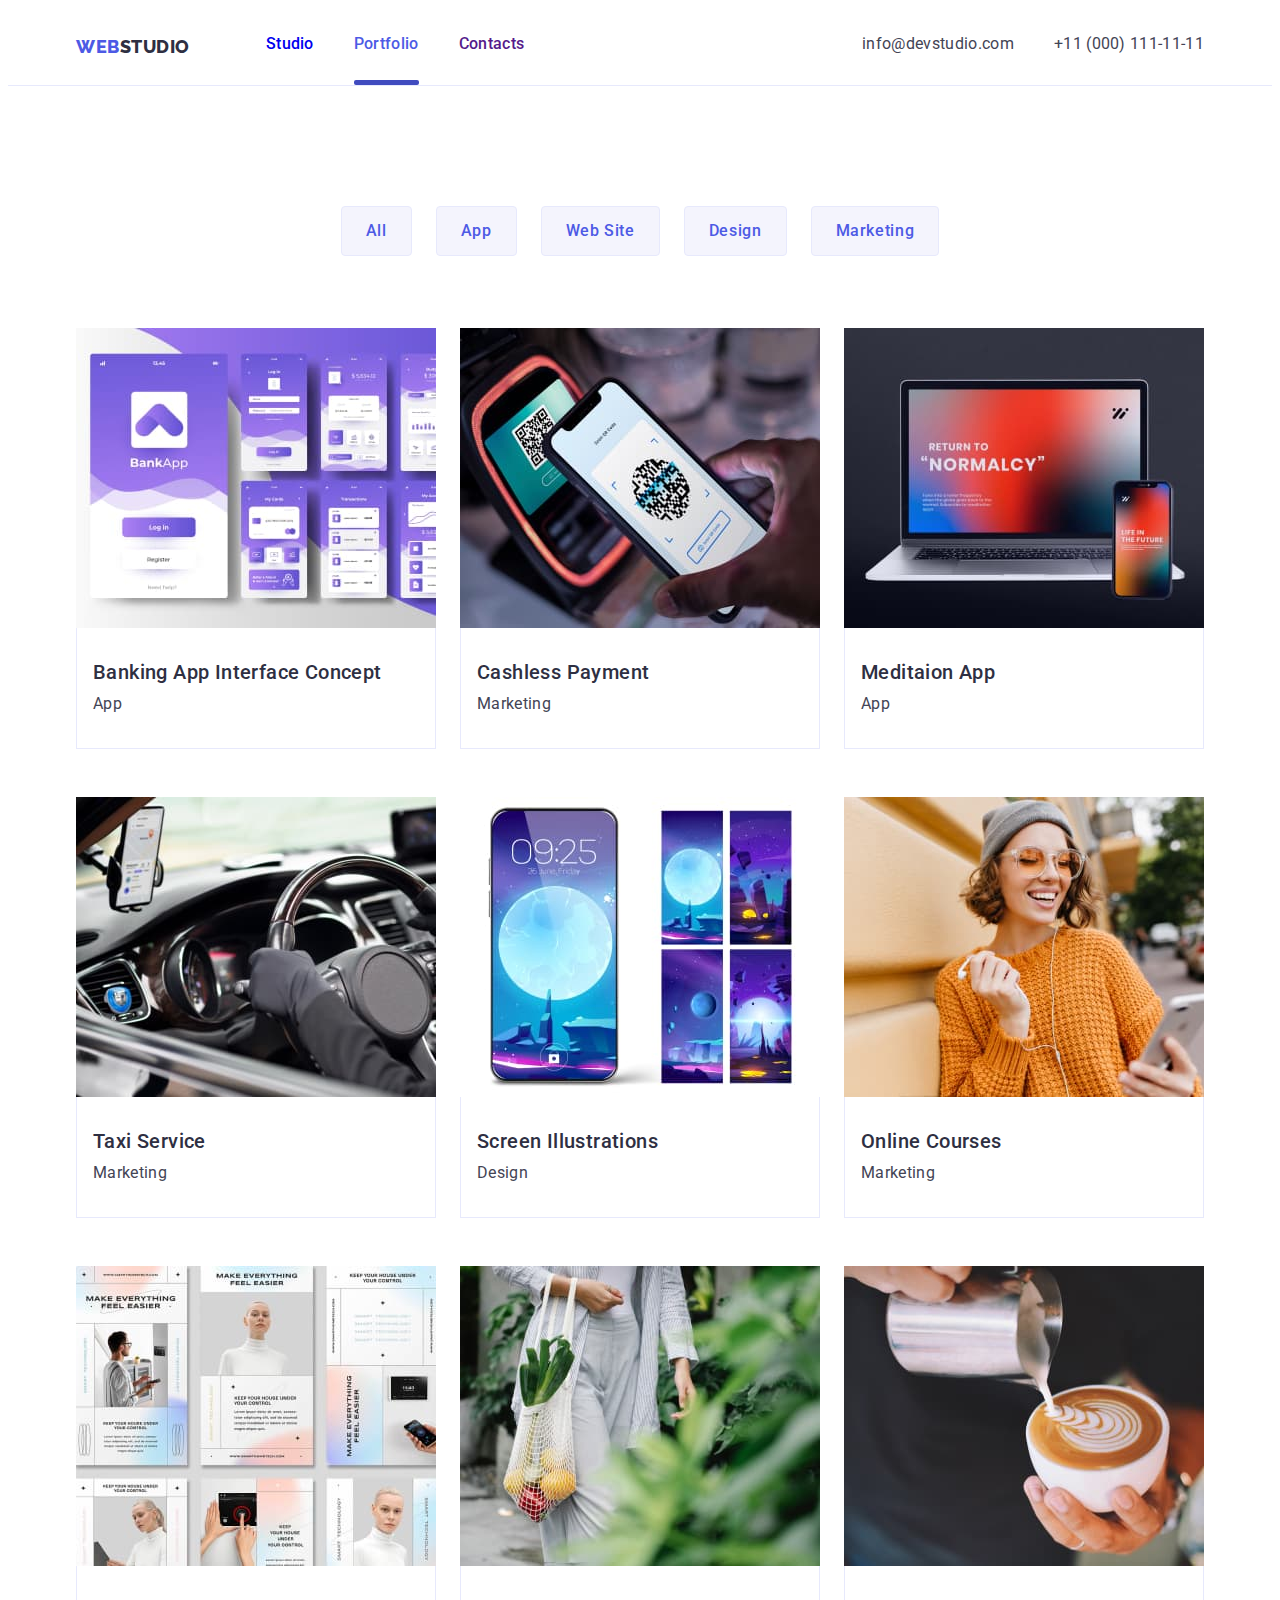
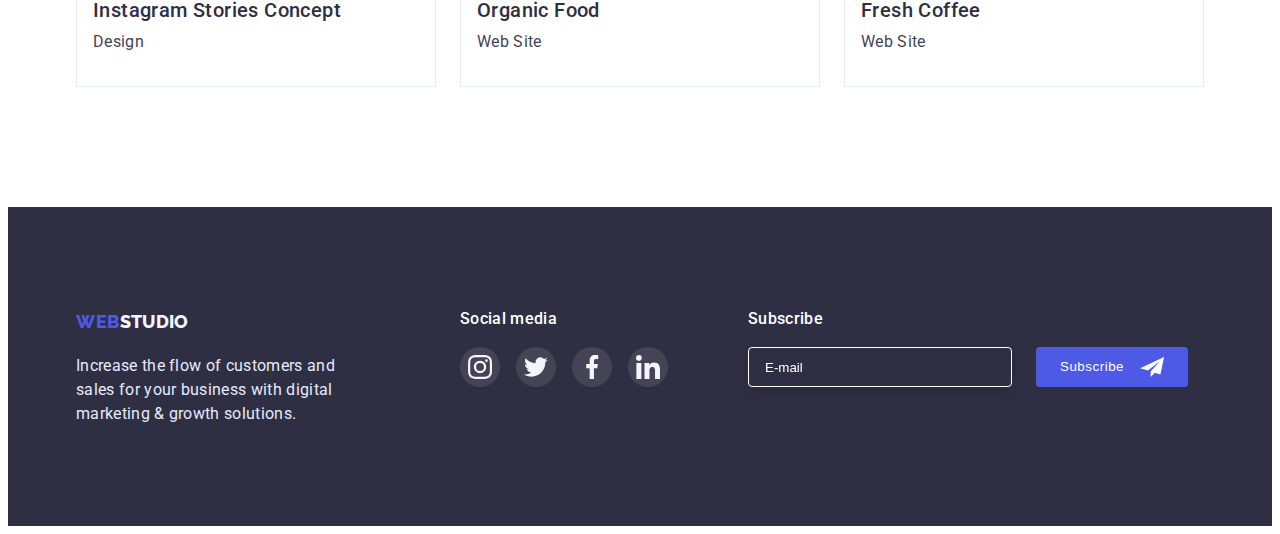
==== commit 0456e347: "help home 7" ====
--- a/portfolio.html
+++ b/portfolio.html
@@ -53,7 +53,7 @@
 						</svg>
 					</button>
 					<ul class="mobile-menu-nav-portfolio">
-						<li class="item"><a href="./portfolio.html" class="header-link current">Studio</a></li>
+						<li class="item"><a href="./portfolio.html" class="header-link">Studio</a></li>
 						<li class="item"><a href="./portfolio.html" class="header-link">Portfolio</a></li>
 						<li class="item"><a href="./portfolio.html" class="header-link">Contacts</a></li>
 					</ul>
@@ -130,7 +130,7 @@
 										Fruit Ecommerce App · Cloud Storage App
 									</p>
 								</div>
-								<div class="content-card">
+								<div class="content-card mobile">
 									<h3 class="future-item">Banking App Interface Concept</h3>
 									<p class="future-text">App</p>
 								</div>
@@ -159,7 +159,7 @@
 										Fruit Ecommerce App · Cloud Storage App
 									</p>
 								</div>
-								<div class="content-card">
+								<div class="content-card mobile">
 									<h3 class="future-item">Cashless Payment</h3>
 									<p class="future-text">Marketing</p>
 								</div>
@@ -188,7 +188,7 @@
 										Fruit Ecommerce App · Cloud Storage App
 									</p>
 								</div>
-								<div class="content-card">
+								<div class="content-card mobile">
 									<h3 class="future-item">Meditaion App</h3>
 									<p class="future-text">App</p>
 								</div>
@@ -218,7 +218,7 @@
 										Fruit Ecommerce App · Cloud Storage App
 									</p>
 								</div>
-								<div class="content-card">
+								<div class="content-card mobile">
 									<h3 class="future-item">Taxi Service</h3>
 									<p class="future-text">Marketing</p>
 								</div>
@@ -248,7 +248,7 @@
 										Fruit Ecommerce App · Cloud Storage App
 									</p>
 								</div>
-								<div class="content-card">
+								<div class="content-card mobile">
 									<h3 class="future-item">Screen Illustrations</h3>
 									<p class="future-text">Design</p>
 								</div>
@@ -278,7 +278,7 @@
 										Fruit Ecommerce App · Cloud Storage App
 									</p>
 								</div>
-								<div class="content-card">
+								<div class="content-card mobile">
 									<h3 class="future-item">Online Courses</h3>
 									<p class="future-text">Marketing</p>
 								</div>
@@ -308,7 +308,7 @@
 										Fruit Ecommerce App · Cloud Storage App
 									</p>
 								</div>
-								<div class="content-card">
+								<div class="content-card mobile">
 									<h3 class="future-item">Instagram Stories Concept</h3>
 									<p class="future-text">Design</p>
 								</div>
@@ -338,7 +338,7 @@
 										Fruit Ecommerce App · Cloud Storage App
 									</p>
 								</div>
-								<div class="content-card">
+								<div class="content-card mobile">
 									<h3 class="future-item">Organic Food</h3>
 									<p class="future-text">Web Site</p>
 								</div>
@@ -368,7 +368,7 @@
 										Fruit Ecommerce App · Cloud Storage App
 									</p>
 								</div>
-								<div class="content-card">
+								<div class="content-card mobile">
 									<h3 class="future-item">Fresh Coffee</h3>
 									<p class="future-text">Web Site</p>
 								</div>
@@ -381,7 +381,7 @@
 		<!-- basement -->
 		<footer class="footer-last portfolio">
 			<div class="container footer-contein">
-				<div>
+				<div class="footer-text">
 					<a href="./index.html" class="logo-bottom"><span class="logo">Web</span>Studio</a>
 					<p class="subtitle">
 						Increase the flow of customers and sales for your business with digital marketing & growth solutions.
--- a/css/mobile.css
+++ b/css/mobile.css
@@ -521,6 +521,11 @@
         background: var(--dark);
     }
 
+    .footer-last {
+        padding: 100px 0;
+        background: var(--dark);
+    }
+
     .content-footer-item {
         display: flex;
         gap: 16px;
@@ -845,4 +850,298 @@
     }
 
     /* ---------MOBILE MENU BURGER------- */
+
+    /* PORTFOLIO FOOTER */
+    .footer-contein {
+        display: flex;
+        flex-direction: column;
+        align-items: center;
+        padding: 0px;
+        gap: 72px;
+    }
+
+    .footer-text {
+        display: block;
+        text-align: center;
+    }
+
+    .logo-bottom {
+        text-align: center;
+        font-family: 'Raleway';
+        font-weight: 800;
+        font-size: 18px;
+        line-height: 1.7;
+        color: var(--light);
+        text-decoration: none;
+        text-transform: uppercase;
+
+    }
+
+    .subtitle {
+        text-align: center;
+        font-size: 16px;
+        line-height: 1.5;
+        color: var(--accent);
+        letter-spacing: 0.02em;
+        width: 268px;
+        height: 72px;
+        padding-top: 17px;
+
+    }
+
+    .footer-main {
+        padding: 100px 0;
+        background: var(--dark);
+    }
+
+    .content-footer-item {
+        display: flex;
+        gap: 16px;
+        padding-top: 16px;
+    }
+
+    .content-footer-link {
+        display: flex;
+        justify-content: center;
+        align-items: center;
+        Width: 40px;
+        Height: 40px;
+        background-color: rgba(255, 255, 255, 0.1);
+        border-radius: 50%;
+
+        transition-property: background-color;
+        transition-duration: 250ms;
+        transition-timing-function: cubic-bezier(0.4, 0, 0.2, 1);
+    }
+
+    .content-footer-name {
+        text-align: center;
+        font-family: 'Roboto';
+        font-weight: 500;
+        font-size: 16px;
+        line-height: 1.5;
+        letter-spacing: 0.02em;
+        margin-bottom: 16px;
+        color: var(--white-color)
+    }
+
+    .content-footer-list {
+        width: 24px;
+        height: 24px;
+    }
+
+    .content-footer-link:hover,
+    .content-footer-link:focus {
+        background-color: #31D0AA;
+    }
+
+    /* ------------CONTENT FOOTER MOBILE--------- */
+
+
+    /* --------FOOTER EMAIL SEND MOBILE-------- */
+    .subscribe-form {
+        text-align: center;
+
+    }
+
+    .subscribe-blok {
+        display: flex;
+        flex-direction: column;
+        text-align: center;
+        justify-content: center;
+    }
+
+    .subscribe-text {
+        font-weight: 500;
+        font-size: 16px;
+        line-height: 1.5;
+        letter-spacing: 0.02em;
+        color: #FFFFFF;
+        margin-bottom: 16px;
+
+    }
+
+    .subscribe-in::placeholder {
+        color: var(--white-color);
+    }
+
+    .subscribe-in {
+        width: 398px;
+        height: 40px;
+        outline: none;
+        border: 1px solid #FFFFFF;
+        filter: drop-shadow(0px 4px 4px rgba(0, 0, 0, 0.15));
+        border-radius: 4px;
+        padding-left: 16px;
+        background-color: var(--hero-background);
+        color: var(--white-color);
+    }
+
+    .subscribe-btn {
+        position: relative;
+        display: flex;
+        margin: auto;
+        padding: 8px 64px 8px 24px;
+        width: 165px;
+        background-color: var(--primary-brand);
+        line-height: 1.5;
+        letter-spacing: 0.04em;
+        color: #FFFFFF;
+        cursor: pointer;
+        margin-top: 16px;
+
+
+
+        transition-property: background-color;
+        transition-duration: 250ms;
+        transition-timing-function: cubic-bezier(0.4, 0, 0.2, 1);
+    }
+
+    .subscribe-svg {
+        position: absolute;
+        top: 50%;
+        right: 24px;
+        transform: translateY(-50%);
+        width: 24px;
+        height: 20px;
+    }
+
+    .subscribe-btn:hover,
+    .subscribe-btn:focus {
+        background-color: var(--pressed-state);
+    }
+
+    /* -------PORTFOLIO TABLET BATTON------- */
+    .content-btn {
+        font-family: 'Roboto';
+        font-weight: 500;
+        font-size: 16px;
+        line-height: 1.5;
+        letter-spacing: 0.04em;
+        color: var(--primary-brand);
+        background: var(--light);
+        padding: 12px 24px;
+        display: inline-block;
+        text-align: center;
+        border: 1px solid #E7E9FC;
+
+        transition-property: background-color, color, box-shadow;
+        transition-duration: 250ms;
+        transition-timing-function: cubic-bezier(0.4, 0, 0.2, 1);
+    }
+
+    .content-btn:hover,
+    .content-btn:focus {
+        background-color: var(--pressed-state);
+        color: var(--white-color);
+        cursor: pointer;
+        box-shadow: 0px 3px 1px rgba(0, 0, 0, 0.1), 0px 2px 1px rgba(0, 0, 0, 0.08), 0px 2px 2px rgba(0, 0, 0, 0.12);
+
+    }
+
+    .button-list {
+        display: flex;
+        flex-wrap: wrap;
+        justify-content: center;
+        row-gap: 16px;
+        column-gap: 24px;
+    }
+
+    .button-list>.item {
+        flex-basis: calc((100% - 48px) / 3);
+    }
+
+    /* -------PORTFOLIO TABLET CONTENT------- */
+    .mobile>.future-item {
+        padding-left: 16px;
+        font-weight: 500;
+        font-size: 20px;
+        line-height: 1.2;
+        letter-spacing: 0.02em;
+        color: #2E2F42;
+    }
+
+    .mobile>.future-text {
+        padding-left: 16px;
+        font-size: 16px;
+        font-weight: 400;
+        line-height: 1.5;
+        letter-spacing: 0.02em;
+        color: #434455;
+    }
+
+
+    .content-items {
+        padding-top: 48px;
+        display: flex;
+        flex-direction: column;
+        justify-content: center;
+        padding-bottom: 48px;
+        row-gap: 48px;
+    }
+
+    .future-card {
+        display: block;
+
+        transition-property: box-shadow;
+        transition-duration: 250ms;
+        transition-timing-function: cubic-bezier(0.4, 0, 0.2, 1);
+    }
+
+    .future-card:hover,
+    .future-card:focus {
+        box-shadow: 0px 1px 6px rgba(46, 47, 66, 0.08), 0px 1px 1px rgba(46, 47, 66, 0.16), 0px 2px 1px rgba(46, 47, 66, 0.08);
+    }
+
+
+    .future-text {
+        margin-top: 8px;
+
+    }
+
+    .future-item {
+        margin-top: 0;
+
+    }
+
+    .content-card {
+        padding: 32px 0;
+        background: #FFFFFF;
+        border: 1px solid #E7E9FC;
+        border-top: 0;
+    }
+
+    .footer-last {
+        padding: 100px 0;
+        background: var(--modal-overlay);
+    }
+
+    .content-thumb {
+        position: relative;
+        overflow: hidden;
+    }
+
+    .content-overlay {
+        position: absolute;
+        top: 0;
+        left: 0;
+        width: 100%;
+        height: 100%;
+        transform: translateY(100%);
+        background-color: var(--primary-brand);
+        font-size: 16px;
+        line-height: 1.5;
+        letter-spacing: 0.02em;
+        color: #F4F4FD;
+        padding: 40px 32px;
+
+        transition-property: transform;
+        transition-duration: 250ms;
+        transition-timing-function: cubic-bezier(0.4, 0, 0.2, 1);
+    }
+
+    .future-card:hover .content-overlay,
+    .future-card:focus .content-overlay {
+        transform: translateY(0);
+    }
 }--- a/css/tablet.css
+++ b/css/tablet.css
@@ -41,7 +41,7 @@
     }
 
 
-    .header-link-tablet {
+    .site-nav>.header-link {
 
         color: var(--dark);
         text-decoration: none;
@@ -56,13 +56,38 @@
 
     }
 
-    .header-link-tablet:hover,
-    .header-link-tablet:focus {
+    .site-nav>.header-link:hover,
+    .site-nav>.header-link:focus {
         color: var(--pressed-state);
         text-decoration: none;
     }
 
-
+    .site-nav>.header-link::after {
+        content: '';
+
+        position: absolute;
+        top: 44px;
+        display: block;
+        width: 100%;
+        height: 5px;
+        border-radius: 2px;
+        background-color: var(--pressed-state);
+
+        transition-property: opacity;
+        transition-duration: 250ms;
+        transition-timing-function: cubic-bezier(0.4, 0, 0.2, 1);
+        opacity: 0;
+    }
+
+    .site-nav>.header-link:hover::after,
+    .site-nav>.header-link:focus::after {
+        opacity: 1;
+    }
+
+    .current {
+        color: var(--primary-brand);
+
+    }
 
     .current::after {
         content: '';
@@ -74,33 +99,6 @@
         height: 5px;
         border-radius: 2px;
         background-color: var(--pressed-state);
-    }
-
-    .current {
-        color: var(--primary-brand);
-
-    }
-
-    .header-link::after {
-        content: '';
-
-        position: absolute;
-        top: 44px;
-        display: block;
-        width: 100%;
-        height: 5px;
-        border-radius: 2px;
-        background-color: var(--pressed-state);
-
-        transition-property: opacity;
-        transition-duration: 250ms;
-        transition-timing-function: cubic-bezier(0.4, 0, 0.2, 1);
-        opacity: 0;
-    }
-
-    .header-link:hover::after,
-    .header-link:focus::after {
-        opacity: 1;
     }
 
     .main-nav {
@@ -776,10 +774,6 @@
         color: #434455;
     }
 
-    /* .picture-portfolio {
-        width: 356px;
-    } */
-
     .content-items {
         display: flex;
         flex-wrap: wrap;
@@ -796,8 +790,8 @@
 
     /* .content-items>.list { */
     /* flex-basis: calc(100% / 2-24px);
-        margin-left: 24px;
-        margin-top: 48px; */
+            margin-left: 24px;
+            margin-top: 48px; */
     /* flex-basis: calc((100% - 48px) / 2); */
     /* } */
 
--- a/css/desktop.css
+++ b/css/desktop.css
@@ -22,10 +22,11 @@
         display: flex;
     }
 
+    /* 
     .auth-nav>.tablet {
         padding-top: 0px;
         padding-left: 40px;
-    }
+    } */
 
     /* --------------HEADER DESKTOP----------- */
     .header {
@@ -46,7 +47,7 @@
         margin-right: 40px;
     }
 
-    */ .header-link {
+    .site-nav>.header-link {
 
         color: var(--dark);
         text-decoration: none;
@@ -61,13 +62,13 @@
 
     }
 
-    .header-link:hover,
-    .header-link:focus {
+    .site-nav>.header-link:hover,
+    .site-nav>.header-link:focus {
         color: var(--pressed-state);
         text-decoration: none;
     }
 
-    .header-link::after {
+    .site-nav>.header-link::after {
         content: '';
 
         position: absolute;
@@ -84,12 +85,12 @@
         opacity: 0;
     }
 
-    .header-link:hover::after,
-    .header-link:focus::after {
+    .site-nav>.header-link:hover::after,
+    .site-nav>.header-link:focus::after {
         opacity: 1;
     }
 
-    */ .current {
+    .current {
         color: var(--primary-brand);
 
     }
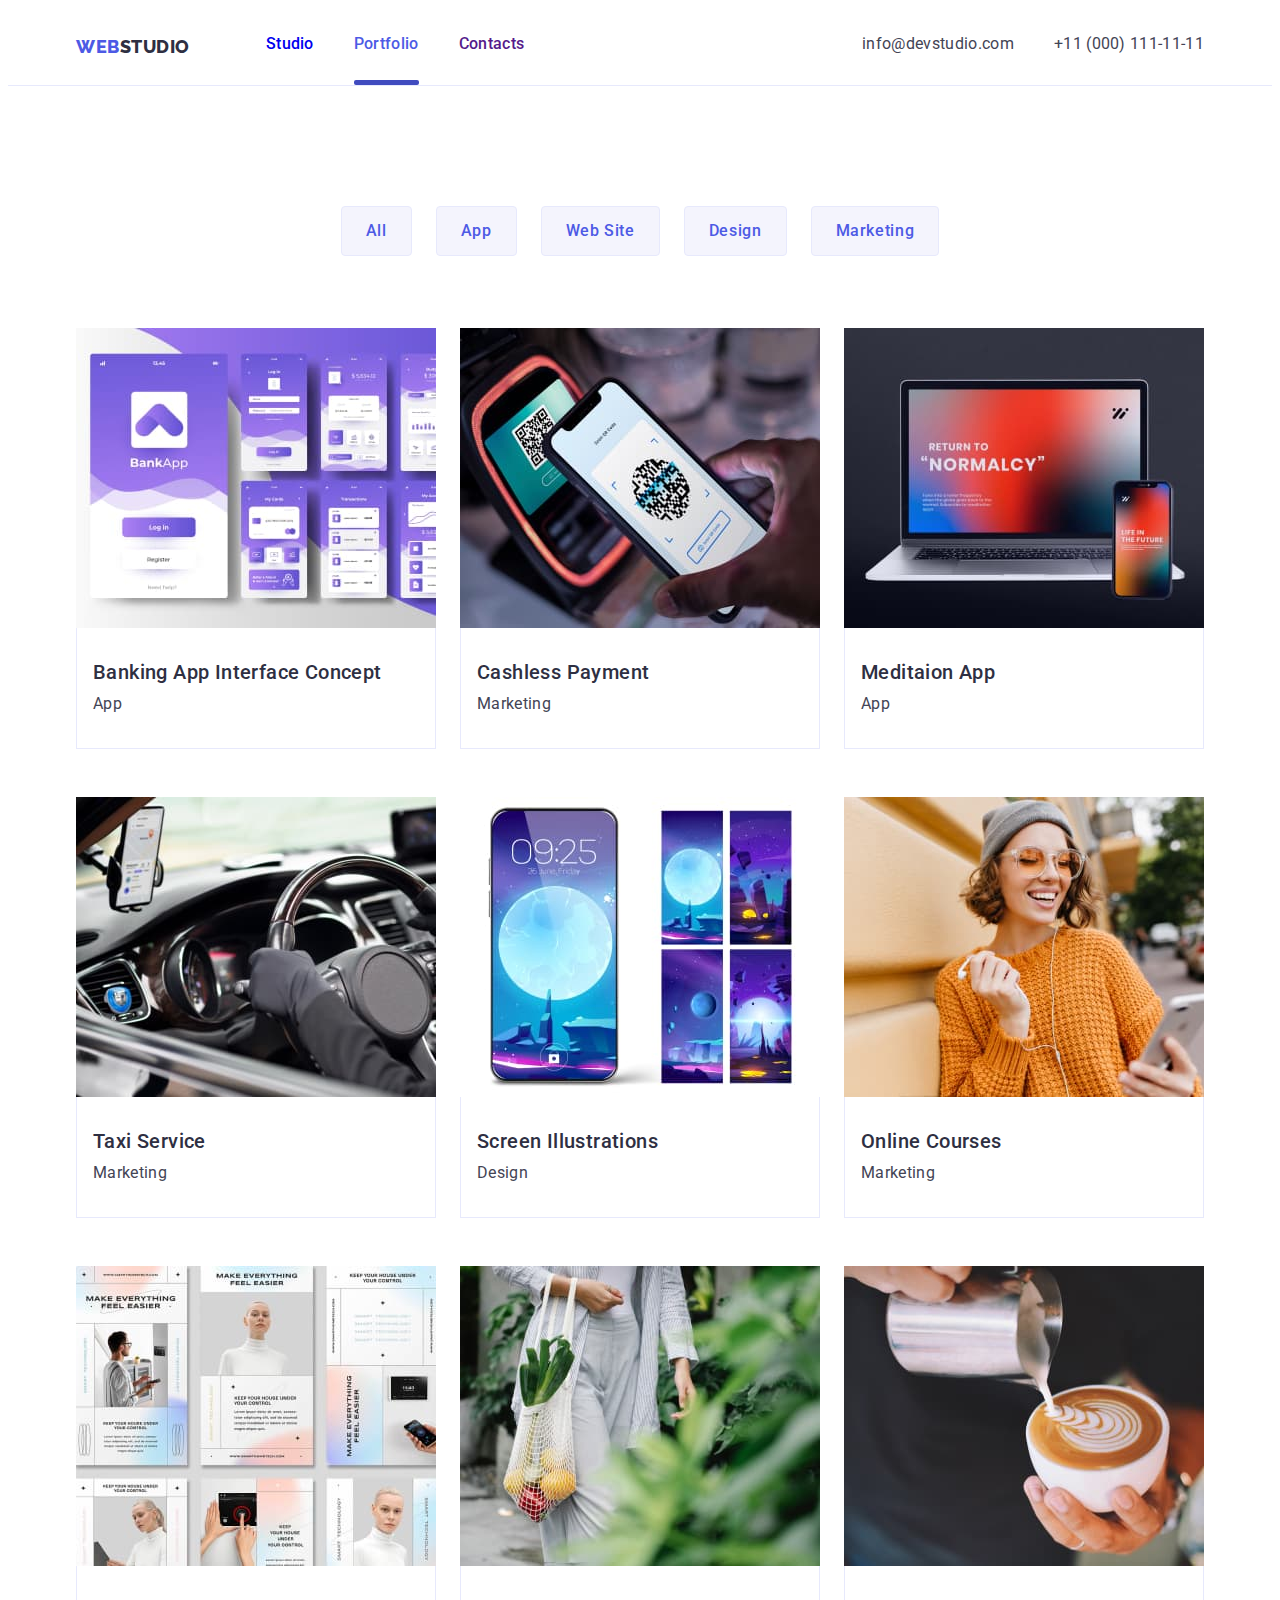
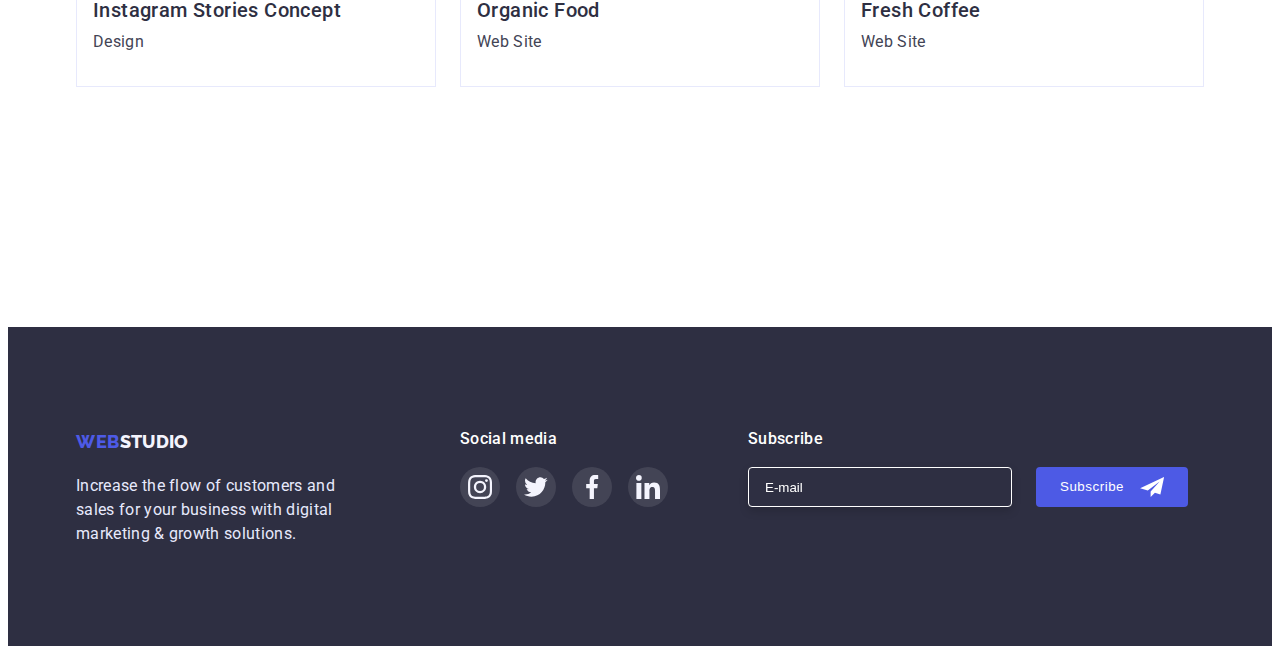
==== commit 5fc138ff: "home 7" ====
--- a/portfolio.html
+++ b/portfolio.html
@@ -53,7 +53,7 @@
 						</svg>
 					</button>
 					<ul class="mobile-menu-nav-portfolio">
-						<li class="item"><a href="./portfolio.html" class="header-link">Studio</a></li>
+						<li class="item"><a href="./index.html" class="header-link">Studio</a></li>
 						<li class="item"><a href="./portfolio.html" class="header-link">Portfolio</a></li>
 						<li class="item"><a href="./portfolio.html" class="header-link">Contacts</a></li>
 					</ul>
@@ -112,18 +112,18 @@
 								<div class="content-thumb">
 									<picture>
 										<source
-											srcset="/images/dekstop/img.jpg 1x, /images/dekstop/img@2x.jpg 2x"
-											media="(min-width: 1200px)"
-										/>
-										<source
-											srcset="/images/tablet/img.jpg 1x, /images/tablet/img@2x.jpg 2x"
-											media="(min-width: 768px) and (max-width:1199px)"
-										/>
-										<source
-											srcset="/images/mobile/img.jpg 1x, /images/mobile/img@2x.jpg 2x"
-											media="(max-width: 767px)"
-										/>
-										<img src="/images/img.jpg" alt="Banking App Interface Concept" />
+											srcset="./images/dekstop/img.jpg 1x, ./images/dekstop/img@2x.jpg 2x"
+											media="(min-width: 1200px)"
+										/>
+										<source
+											srcset="./images/tablet/img.jpg 1x, ./images/tablet/img@2x.jpg 2x"
+											media="(min-width: 768px) and (max-width:1199px)"
+										/>
+										<source
+											srcset="./images/mobile/img.jpg 1x, ./images/mobile/img@2x.jpg 2x"
+											media="(max-width: 767px)"
+										/>
+										<img src="./images/img.jpg" alt="Banking App Interface Concept" />
 									</picture>
 									<p class="content-overlay">
 										14 Stylish and User-Friendly App Design Concepts · Task Manager App · Calorie Tracker App · Exotic
@@ -141,15 +141,15 @@
 								<div class="content-thumb">
 									<picture class="picture-portfolio">
 										<source
-											srcset="/images/dekstop/img1.jpg 1x, /images/dekstop/img1@2x.jpg 2x"
-											media="(min-width: 1200px)"
-										/>
-										<source
-											srcset="/images/tablet/img1.jpg 1x, /images/tablet/img1@2x.jpg 2x"
-											media="(min-width: 768px) and (max-width:1199px)"
-										/>
-										<source
-											srcset="/images/mobile/img1.jpg 1x, /images/mobile/img1@2x.jpg 2x"
+											srcset="./images/dekstop/img1.jpg 1x, ./images/dekstop/img1@2x.jpg 2x"
+											media="(min-width: 1200px)"
+										/>
+										<source
+											srcset="./images/tablet/img1.jpg 1x, ./images/tablet/img1@2x.jpg 2x"
+											media="(min-width: 768px) and (max-width:1199px)"
+										/>
+										<source
+											srcset="./images/mobile/img1.jpg 1x, ./images/mobile/img1@2x.jpg 2x"
 											media="(max-width: 767px)"
 										/>
 										<img src="./images/img1.jpg" alt="Cashless Payment" />
@@ -170,15 +170,15 @@
 								<div class="content-thumb">
 									<picture>
 										<source
-											srcset="/images/dekstop/img2.jpg 1x, /images/dekstop/img2@2x.jpg 2x"
-											media="(min-width: 1200px)"
-										/>
-										<source
-											srcset="/images/tablet/img2.jpg 1x, /images/tablet/img2@2x.jpg 2x"
-											media="(min-width: 768px) and (max-width:1199px)"
-										/>
-										<source
-											srcset="/images/mobile/img2.jpg 1x, /images/mobile/img2@2x.jpg 2x"
+											srcset="./images/dekstop/img2.jpg 1x, ./images/dekstop/img2@2x.jpg 2x"
+											media="(min-width: 1200px)"
+										/>
+										<source
+											srcset="./images/tablet/img2.jpg 1x, ./images/tablet/img2@2x.jpg 2x"
+											media="(min-width: 768px) and (max-width:1199px)"
+										/>
+										<source
+											srcset="./images/mobile/img2.jpg 1x, ./images/mobile/img2@2x.jpg 2x"
 											media="(max-width: 767px)"
 										/>
 										<img src="./images/img2.jpg" alt="Meditaion App" />
@@ -199,15 +199,15 @@
 								<div class="content-thumb">
 									<picture>
 										<source
-											srcset="/images/dekstop/img3.jpg 1x, /images/dekstop/img3@2x.jpg 2x"
-											media="(min-width: 1200px)"
-										/>
-										<source
-											srcset="/images/tablet/img3.jpg 1x, /images/tablet/img3@2x.jpg 2x"
-											media="(min-width: 768px) and (max-width:1199px)"
-										/>
-										<source
-											srcset="/images/mobile/img3.jpg 1x, /images/mobile/img3@2x.jpg 2x"
+											srcset="./images/dekstop/img3.jpg 1x, ./images/dekstop/img3@2x.jpg 2x"
+											media="(min-width: 1200px)"
+										/>
+										<source
+											srcset="./images/tablet/img3.jpg 1x, ./images/tablet/img3@2x.jpg 2x"
+											media="(min-width: 768px) and (max-width:1199px)"
+										/>
+										<source
+											srcset="./images/mobile/img3.jpg 1x, ./images/mobile/img3@2x.jpg 2x"
 											media="(max-width: 767px)"
 										/>
 										<img src="./images/img3.jpg" alt="Taxi Service" />
@@ -229,15 +229,15 @@
 								<div class="content-thumb">
 									<picture>
 										<source
-											srcset="/images/dekstop/img4.jpg 1x, /images/dekstop/img4@2x.jpg 2x"
-											media="(min-width: 1200px)"
-										/>
-										<source
-											srcset="/images/tablet/img4.jpg 1x, /images/tablet/img4@2x.jpg 2x"
-											media="(min-width: 768px) and (max-width:1199px)"
-										/>
-										<source
-											srcset="/images/mobile/img4.jpg 1x, /images/mobile/img4@2x.jpg 2x"
+											srcset="./images/dekstop/img4.jpg 1x, ./images/dekstop/img4@2x.jpg 2x"
+											media="(min-width: 1200px)"
+										/>
+										<source
+											srcset="./images/tablet/img4.jpg 1x, ./images/tablet/img4@2x.jpg 2x"
+											media="(min-width: 768px) and (max-width:1199px)"
+										/>
+										<source
+											srcset="./images/mobile/img4.jpg 1x, ./images/mobile/img4@2x.jpg 2x"
 											media="(max-width: 767px)"
 										/>
 										<img src="./images/img4.jpg" alt="Screen Illustrations" />
@@ -259,15 +259,15 @@
 								<div class="content-thumb">
 									<picture>
 										<source
-											srcset="/images/dekstop/img5.jpg 1x, /images/dekstop/img5@2x.jpg 2x"
-											media="(min-width: 1200px)"
-										/>
-										<source
-											srcset="/images/tablet/img5.jpg 1x, /images/tablet/img5@2x.jpg 2x"
-											media="(min-width: 768px) and (max-width:1199px)"
-										/>
-										<source
-											srcset="/images/mobile/img5.jpg 1x, /images/mobile/img5@2x.jpg 2x"
+											srcset="./images/dekstop/img5.jpg 1x, ./images/dekstop/img5@2x.jpg 2x"
+											media="(min-width: 1200px)"
+										/>
+										<source
+											srcset="./images/tablet/img5.jpg 1x, ./images/tablet/img5@2x.jpg 2x"
+											media="(min-width: 768px) and (max-width:1199px)"
+										/>
+										<source
+											srcset="./images/mobile/img5.jpg 1x, ./images/mobile/img5@2x.jpg 2x"
 											media="(max-width: 767px)"
 										/>
 										<img src="./images/img5.jpg" alt="Online Courses" />
@@ -289,15 +289,15 @@
 								<div class="content-thumb">
 									<picture>
 										<source
-											srcset="/images/dekstop/img6.jpg 1x, /images/dekstop/img6@2x.jpg 2x"
-											media="(min-width: 1200px)"
-										/>
-										<source
-											srcset="/images/tablet/img6.jpg 1x, /images/tablet/img6@2x.jpg 2x"
-											media="(min-width: 768px) and (max-width:1199px)"
-										/>
-										<source
-											srcset="/images/mobile/img6.jpg 1x, /images/mobile/img6@2x.jpg 2x"
+											srcset="./images/dekstop/img6.jpg 1x, ./images/dekstop/img6@2x.jpg 2x"
+											media="(min-width: 1200px)"
+										/>
+										<source
+											srcset="./images/tablet/img6.jpg 1x, ./images/tablet/img6@2x.jpg 2x"
+											media="(min-width: 768px) and (max-width:1199px)"
+										/>
+										<source
+											srcset="./images/mobile/img6.jpg 1x, ./images/mobile/img6@2x.jpg 2x"
 											media="(max-width: 767px)"
 										/>
 										<img src="./images/img6.jpg" alt="Instagram Stories Concept" />
@@ -319,15 +319,15 @@
 								<div class="content-thumb">
 									<picture>
 										<source
-											srcset="/images/dekstop/img7.jpg 1x, /images/dekstop/img7@2x.jpg 2x"
-											media="(min-width: 1200px)"
-										/>
-										<source
-											srcset="/images/tablet/img7.jpg 1x, /images/tablet/img7@2x.jpg 2x"
-											media="(min-width: 768px) and (max-width:1199px)"
-										/>
-										<source
-											srcset="/images/mobile/img7.jpg 1x, /images/mobile/img7@2x.jpg 2x"
+											srcset="./images/dekstop/img7.jpg 1x, ./images/dekstop/img7@2x.jpg 2x"
+											media="(min-width: 1200px)"
+										/>
+										<source
+											srcset="./images/tablet/img7.jpg 1x, ./images/tablet/img7@2x.jpg 2x"
+											media="(min-width: 768px) and (max-width:1199px)"
+										/>
+										<source
+											srcset="./images/mobile/img7.jpg 1x, ./images/mobile/img7@2x.jpg 2x"
 											media="(max-width: 767px)"
 										/>
 										<img src="./images/img7.jpg" alt="Organic Food" />
@@ -349,15 +349,15 @@
 								<div class="content-thumb">
 									<picture>
 										<source
-											srcset="/images/dekstop/img8.jpg 1x, /images/dekstop/img8@2x.jpg 2x"
-											media="(min-width: 1200px)"
-										/>
-										<source
-											srcset="/images/tablet/img8.jpg 1x, /images/tablet/img8@2x.jpg 2x"
-											media="(min-width: 768px) and (max-width:1199px)"
-										/>
-										<source
-											srcset="/images/mobile/img8.jpg 1x, /images/mobile/img8@2x.jpg 2x"
+											srcset="./images/dekstop/img8.jpg 1x, ./images/dekstop/img8@2x.jpg 2x"
+											media="(min-width: 1200px)"
+										/>
+										<source
+											srcset="./images/tablet/img8.jpg 1x, ./images/tablet/img8@2x.jpg 2x"
+											media="(min-width: 768px) and (max-width:1199px)"
+										/>
+										<source
+											srcset="./images/mobile/img8.jpg 1x, ./images/mobile/img8@2x.jpg 2x"
 											media="(max-width: 767px)"
 										/>
 										<img src="./images/img8.jpg" alt="Fresh Coffee" />
--- a/css/styles.css
+++ b/css/styles.css
@@ -81,15 +81,870 @@
 
 .container {
     width: 100%;
-    padding-left: 15px;
-    padding-right: 15px;
+    padding: 0 15px;
     margin: 0 auto;
 
 }
 
+.section {
+    padding-top: 120px;
+    padding-bottom: 120px;
+}
+
+@media screen and (max-width: 1157px) {
+
+    .section {
+        padding-top: 96px;
+        padding-bottom: 96px;
+    }
+}
+
 /* -----------BACKDROP -------- */
 
 
+.backdrop {
+    position: fixed;
+    z-index: 100;
+    top: 0;
+    left: 0;
+    width: 100%;
+    height: 100%;
+    background-color: rgba(46, 47, 66, 0.4);
+
+    transition-property: opacity, visibility;
+    transition-duration: 250ms;
+    transition-timing-function: cubic-bezier(0.4, 0, 0.2, 1);
+}
+
+.backdrop.is-hidden {
+    opacity: 0;
+    visibility: hidden;
+    pointer-events: none;
+}
+
+.backdrop-modal {
+    position: absolute;
+    top: 50%;
+    left: 50%;
+    transform: translate(-50%, -50%);
+    width: 95%;
+    max-width: 408px;
+    max-height: 586px;
+    height: 95%;
+    overflow: scroll;
+    background: #FCFCFC;
+    box-shadow: 0px 1px 1px rgba(0, 0, 0, 0.14), 0px 1px 3px rgba(0, 0, 0, 0.12), 0px 2px 1px rgba(0, 0, 0, 0.2);
+    border-radius: 4px;
+    padding: 72px 24px 24px;
+}
+
+.backdrop-btn {
+    position: absolute;
+    top: 24px;
+    right: 24px;
+    width: 24px;
+    height: 24px;
+    background: #E7E9FC;
+    border: 1px solid rgba(0, 0, 0, 0.1);
+    padding: 0;
+    border-radius: 50%;
+    display: flex;
+    justify-content: center;
+    align-items: center;
+    margin-left: auto;
+
+    transition-property: background-color;
+    transition-duration: 250ms;
+    transition-timing-function: cubic-bezier(0.4, 0, 0.2, 1);
+}
+
+.modal-close {
+    width: 8px;
+    height: 8px;
+    transition-property: fill;
+    transition-duration: 250ms;
+    transition-timing-function: cubic-bezier(0.4, 0, 0.2, 1);
+}
+
+.backdrop-btn:hover,
+.backdrop-btn:focus {
+    background-color: var(--pressed-state);
+
+}
+
+.backdrop-btn:hover,
+.backdrop-btn:focus {
+    fill: var(--white-color);
+}
+
+/* -----------BACKDROP -------- */
+/* ------------FORM ODER SERVICE ------------ */
+
+.form-header {
+    font-weight: 500;
+    font-size: 16px;
+    line-height: 1.5;
+    text-align: center;
+    letter-spacing: 0.02em;
+    color: #2E2F42;
+
+}
+
+.modal-form {
+    display: flex;
+    flex-direction: column;
+    margin-top: 16px;
+}
+
+.form-in {
+    margin-bottom: 8px;
+}
+
+.form-item {
+    display: block;
+    font-weight: 400;
+    font-size: 12px;
+    line-height: 1.2;
+    letter-spacing: 0.04em;
+    color: #8E8F99;
+    margin-bottom: 4px;
+
+}
+
+.modal_form_input {
+    position: relative;
+
+}
+
+.form_svg {
+    width: 15px;
+    height: 15px;
+    position: absolute;
+    top: 50%;
+    left: 12px;
+    transform: translateY(-50%);
+
+    transition-property: fill;
+    transition-duration: 250ms;
+    transition-timing-function: cubic-bezier(0.4, 0, 0.2, 1);
+}
+
+.form-input {
+    width: 100%;
+    height: 40px;
+    outline: none;
+    border: 1px solid rgba(33, 33, 33, 0.2);
+    border-radius: 4px;
+    padding-left: 38px;
+    transition-property: border-color;
+    transition-duration: 250ms;
+    transition-timing-function: cubic-bezier(0.4, 0, 0.2, 1);
+}
+
+.form-input:focus {
+    outline: none;
+    border-color: var(--primary-brand);
+}
+
+.form-input:focus+.form_svg {
+    fill: #4D5AE5;
+}
+
+.form_message {
+    width: 100%;
+    height: 120px;
+    padding: 8px 16px;
+    outline: none;
+    resize: none;
+    border: 1px solid rgba(33, 33, 33, 0.2);
+    border-radius: 4px;
+
+    transition-property: border-color;
+    transition-duration: 250ms;
+    transition-timing-function: cubic-bezier(0.4, 0, 0.2, 1);
+}
+
+.form_message:focus {
+    outline: none;
+    border-color: var(--primary-brand);
+}
+
+.form_message::placeholder {
+    font-weight: 400;
+    font-size: 12px;
+    line-height: 1.2;
+    letter-spacing: 0.04em;
+    color: rgba(46, 47, 66, 0.4);
+}
+
+.form-check {
+    position: absolute;
+    width: 1px;
+    height: 1px;
+    margin: -1px;
+    border: 0;
+    padding: 0;
+    white-space: nowrap;
+    clip-path: inset(100%);
+    clip: rect(0 0 0 0);
+    overflow: hidden;
+}
+
+.form-check-desc::before {
+    display: block;
+    width: 18px;
+    height: 18px;
+    border: 1px solid var(--pressed-state);
+    content: '';
+    cursor: pointer;
+    border-radius: 4px;
+    margin-right: 12px;
+
+    transition-property: background-color, background-image;
+    transition-duration: 250ms;
+    transition-timing-function: cubic-bezier(0.4, 0, 0.2, 1);
+}
+
+.form-check:checked+.form-check-desc::before {
+    background-color: var(--pressed-state);
+    background-image: url(../images/vector4.svg);
+    background-repeat: no-repeat;
+    background-size: contain;
+}
+
+.form-check:focus+.form-check-desc::before {
+    outline: 2px solid var(--pressed-state);
+}
+
+.form-check-desc {
+    display: flex;
+    align-items: center;
+    font-weight: 400;
+    font-size: 12px;
+    line-height: 1.2;
+    letter-spacing: 0.04em;
+    color: #8E8F99;
+    margin-top: 16px;
+}
+
+.form-btn {
+    font-weight: 500;
+    min-width: 169px;
+    font-size: 16px;
+    line-height: 1.5;
+    letter-spacing: 0.04em;
+    padding: 16px 32px;
+    background: var(--primary-brand);
+    box-shadow: 0px 4px 4px rgba(0, 0, 0, 0.15);
+    color: var(--white-color);
+    margin-top: 24px;
+    align-self: center;
+
+    transition-property: background-color;
+    transition-duration: 250ms;
+    transition-timing-function: cubic-bezier(0.4, 0, 0.2, 1);
+}
+
+.form-btn:focus,
+.form-btn:hover {
+    background-color: var(--pressed-state);
+}
+
+/* ------------FORM ODER SERVICE ------------ */
+
+
+
+/* .section {
+    padding-top: 120px;
+    padding-bottom: 120px;
+} */
+
+/* ---Header---*/
+
+/* .header {
+    display: flex;
+}
+
+.site-nav {
+    display: flex;
+    font-weight: 500;
+    font-size: 16px;
+    line-height: 1.5;
+    padding-top: 24px;
+    padding-bottom: 24px;
+    margin-left: 76px;
+}
+
+.site-nav .item:not(:last-child) {
+    margin-right: 40px;
+} */
+
+/* .header-link {
+
+    color: var(--dark);
+    text-decoration: none;
+    font-weight: 500;
+    font-size: 16px;
+    line-height: 1.5;
+    letter-spacing: 0.02em;
+
+    transition-property: color;
+    transition-duration: 250ms;
+    transition-timing-function: cubic-bezier(0.4, 0, 0.2, 1);
+
+} */
+
+/* .header-link:hover,
+.header-link:focus {
+    color: var(--pressed-state);
+    text-decoration: none;
+} */
+
+/* .header-link::after {
+    content: '';
+
+    position: absolute;
+    top: 44px;
+    display: block;
+    width: 100%;
+    height: 5px;
+    border-radius: 2px;
+    background-color: var(--pressed-state);
+
+    transition-property: opacity;
+    transition-duration: 250ms;
+    transition-timing-function: cubic-bezier(0.4, 0, 0.2, 1);
+    opacity: 0;
+}
+
+.header-link:hover::after,
+.header-link:focus::after {
+    opacity: 1;
+} */
+
+/* .current {
+    color: var(--primary-brand);
+
+}
+
+.current::after {
+    content: '';
+
+    position: relative;
+    top: 24px;
+    display: block;
+    width: 100%;
+    height: 5px;
+    border-radius: 2px;
+    background-color: var(--pressed-state);
+}
+
+.main-nav {
+    display: flex;
+    align-items: center;
+}
+
+.logo {
+    color: var(--primary-brand);
+    font-family: 'Raleway';
+    font-weight: 800;
+    font-size: 18px;
+    line-height: 1.3;
+    text-decoration: none;
+    letter-spacing: 0.03em;
+    text-transform: uppercase;
+}
+
+.logo-next {
+    color: var(--modal-overlay);
+    font-family: 'Raleway';
+    font-weight: 800;
+    font-size: 18px;
+    line-height: 1.3;
+    text-decoration: none;
+    letter-spacing: 0.03em;
+    text-transform: uppercase;
+}
+
+
+
+.auth-nav {
+    display: flex;
+    padding-top: 24px;
+    padding-bottom: 24px;
+}
+
+.address {
+    margin-left: auto;
+
+}
+
+.auth-nav .item:not(:last-child) {
+    margin-right: 40px;
+}
+
+.auth-nav-link {
+    font-style: normal;
+    font-size: 16px;
+    line-height: 1.5;
+    letter-spacing: 0.02em;
+    color: var(--text);
+    text-decoration: none;
+    cursor: pointer;
+
+    transition-property: color;
+    transition-duration: 250ms;
+    transition-timing-function: cubic-bezier(0.4, 0, 0.2, 1);
+}
+
+.auth-nav-link:hover,
+.auth-nav-link:focus {
+    color: var(--pressed-state);
+}
+
+/* ------------main----------- */
+
+/* .box-order {
+    text-align: center;
+}
+
+.button-main {
+    font-family: 'Roboto';
+    font-weight: 500;
+    font-size: 16px;
+    line-height: 1.5;
+    color: var(--white-color);
+    background: var(--primary-brand);
+    cursor: pointer;
+    letter-spacing: 0.04em;
+    padding: 16px 32px;
+    display: inline-block;
+    text-align: center;
+    box-shadow: 0px 3px 1px rgba(0, 0, 0, 0.1), 0px 2px 1px rgba(0, 0, 0, 0.08), 0px 2px 2px rgba(0, 0, 0, 0.12);
+
+
+    transition-property: background-color;
+    transition-duration: 250ms;
+    transition-timing-function: cubic-bezier(0.4, 0, 0.2, 1);
+}
+
+.button-main:hover,
+.button-main:focus {
+    background-color: var(--pressed-state);
+}
+
+.logo-bottom {
+    font-family: 'Raleway';
+    font-weight: 800;
+    font-size: 18px;
+    line-height: 1.7;
+    color: var(--light);
+    text-decoration: none;
+    text-transform: uppercase;
+}
+
+.box-order {
+    background-image: linear-gradient(to right,
+            rgba(46, 47, 66, 0.7),
+            rgba(46, 47, 66, 0.7)),
+        url(../images/people-office.jpg);
+    background-repeat: no-repeat;
+    background-position: center;
+    background-size: cover;
+    max-width: 1440px;
+    height: 600px;
+    margin: 0 auto;
+
+} */
+
+/* .box-order {
+    padding: 188px 0;
+}
+
+.slogan {
+    font-weight: 700;
+    font-size: 56px;
+    line-height: 1.07;
+    color: var(--white-color);
+    letter-spacing: 0.02em;
+    width: 496px;
+    margin: 0 auto;
+    margin-bottom: 48px;
+} */
+*/
+/* -----section skils------ */
+
+/* .contein {
+    display: flex;
+    justify-content: center;
+    align-items: center;
+    height: 112px;
+    background-color: var(--light);
+    border-radius: 4px;
+    margin-bottom: 8px;
+}
+
+.contein-list {
+    width: 64px;
+    height: 64px;
+}
+
+.future {
+    display: flex;
+}
+
+.future>.list:not(:last-child) {
+    margin-right: 24px;
+}
+
+.future-item {
+    font-weight: 500;
+    font-size: 20px;
+    line-height: 1.2;
+    color: var(--modal-overlay);
+    letter-spacing: 0.02em;
+    margin-top: 8px;
+}
+
+.future-text {
+    font-size: 16px;
+    line-height: 1.5;
+    color: var(--text);
+    letter-spacing: 0.02em;
+    width: 264px;
+} */
+
+/* -------section what are we doing-------- */
+
+/* .title-item {
+    font-weight: 700;
+    font-size: 36px;
+    line-height: 1.11;
+    color: var(--modal-overlay);
+    text-align: center;
+    letter-spacing: 0.02em;
+    margin-bottom: 72px;
+
+}
+
+.rezult {
+    padding-bottom: 120px;
+}
+
+.future-rezult {
+    display: flex;
+}
+
+.future-rezult>.list:not(:last-child) {
+    margin-right: 24px;
+} */
+
+/* --------section Our team-------- */
+
+/* 
+.content-title {
+    background-color: var(--light);
+
+}
+
+.future-team {
+    display: flex;
+}
+
+.future-team>.list:not(:last-child) {
+    margin-right: 24px;
+
+}
+
+.future-team>.list {
+    background-color: var(--white-color);
+    box-shadow: 0px 1px 6px rgba(46, 47, 66, 0.08), 0px 1px 1px rgba(46, 47, 66, 0.16), 0px 2px 1px rgba(46, 47, 66, 0.08);
+    border-radius: 0px 0px 4px 4px;
+}
+
+.about-team {
+    text-align: center;
+    padding: 32px 0;
+}
+
+.future-education {
+    margin-top: 8px;
+    margin-bottom: 8px;
+} */
+
+/* .content-find {
+    display: flex;
+    justify-content: center;
+    align-items: center;
+    gap: 24px;
+}
+
+.content-link {
+    display: flex;
+    justify-content: center;
+    align-items: center;
+    Width: 40px;
+    Height: 40px;
+    background-color: var(--primary-brand);
+    border-radius: 50%;
+
+    transition-property: background-color;
+    transition-duration: 250ms;
+    transition-timing-function: cubic-bezier(0.4, 0, 0.2, 1);
+}
+
+.content-link:hover,
+.content-link:focus {
+    background-color: var(--pressed-state);
+}
+
+.content-item {
+    width: 16px;
+    height: 16px;
+} */
+
+/* /* ------Customers---------- */
+
+/* .clients-item {
+    font-weight: 700;
+    font-size: 36px;
+    line-height: 1.11;
+    color: var(--modal-overlay);
+    text-align: center;
+    letter-spacing: 0.02em;
+
+} */
+
+/* .clients-choice {
+    display: flex;
+    justify-content: center;
+    margin-top: 72px;
+} */
+
+/* .clients-choice>.list:not(:last-child) {
+    margin-right: 24px;
+}
+
+.clients {
+    display: flex;
+    justify-content: center;
+    align-items: center;
+    border: 1px solid currentColor;
+    color: #8E8F99;
+    border-radius: 4px;
+    height: 88px;
+    width: 168px;
+
+
+    transition-property: color;
+    transition-duration: 250ms;
+    transition-timing-function: cubic-bezier(0.4, 0, 0.2, 1);
+}
+
+.clients-list {
+    width: 104px;
+    height: 56px;
+    fill: currentColor;
+
+}
+
+.clients:hover,
+.clients:focus {
+    color: var(--pressed-state);
+} */
+
+/* -------------footer----------- */
+/* .subtitle {
+    font-size: 16px;
+    line-height: 1.5;
+    color: var(--accent);
+    letter-spacing: 0.02em;
+    width: 264px;
+    margin-top: 16px;
+}
+
+.footer-main {
+    padding: 100px 0;
+    background: var(--dark);
+} */
+
+/* ------content footer------------ */
+/* 
+.footer-contein {
+    display: flex;
+}
+
+.content-footer {
+    margin-left: 120px;
+}
+
+.content-footer-item {
+    display: flex;
+    gap: 16px;
+}
+
+.content-footer-link {
+    display: flex;
+    justify-content: center;
+    align-items: center;
+    Width: 40px;
+    Height: 40px;
+    background-color: rgba(255, 255, 255, 0.1);
+    border-radius: 50%;
+
+    transition-property: background-color;
+    transition-duration: 250ms;
+    transition-timing-function: cubic-bezier(0.4, 0, 0.2, 1);
+}
+
+.content-footer-name {
+    font-family: 'Roboto';
+    font-weight: 500;
+    font-size: 16px;
+    line-height: 1.5;
+    letter-spacing: 0.02em;
+    margin-bottom: 16px;
+    color: var(--white-color)
+}
+
+.content-footer-list {
+    width: 24px;
+    height: 24px;
+}
+
+.content-footer-link:hover,
+.content-footer-link:focus {
+    background-color: #31D0AA;
+} */
+
+/* -------Portfolio_______ */
+
+/* header {
+    border-bottom: 1px solid #E7E9FC;
+    border-top: 0;
+
+}
+
+.content-btn {
+    font-family: 'Roboto';
+    font-weight: 500;
+    font-size: 16px;
+    line-height: 1.5;
+    letter-spacing: 0.04em;
+    color: var(--primary-brand);
+    background: var(--light);
+    padding: 12px 24px;
+    display: inline-block;
+    text-align: center;
+    border: 1px solid #E7E9FC;
+
+    transition-property: background-color, color, box-shadow;
+    transition-duration: 250ms;
+    transition-timing-function: cubic-bezier(0.4, 0, 0.2, 1);
+}
+
+.content-btn:hover,
+.content-btn:focus {
+    background-color: var(--pressed-state);
+    color: var(--white-color);
+    cursor: pointer;
+    box-shadow: 0px 3px 1px rgba(0, 0, 0, 0.1), 0px 2px 1px rgba(0, 0, 0, 0.08), 0px 2px 2px rgba(0, 0, 0, 0.12);
+
+}
+
+.button-list {
+    display: flex;
+    justify-content: center;
+}
+
+.button-list>.item:not(:last-child) {
+    margin-right: 24px;
+}
+
+.content-items {
+    display: flex;
+    flex-wrap: wrap;
+    margin-top: 72px;
+    margin-left: -24px;
+
+}
+
+.content-items>.list:nth-child(-n + 3) {
+    margin-top: 0;
+}
+
+.content-items>.list {
+    flex-basis: calc(100% / 3-24px);
+    margin-left: 24px;
+    margin-top: 48px;
+}
+
+.future-card {
+    display: block;
+
+    transition-property: box-shadow;
+    transition-duration: 250ms;
+    transition-timing-function: cubic-bezier(0.4, 0, 0.2, 1);
+}
+
+.future-card:hover,
+.future-card:focus {
+    box-shadow: 0px 1px 6px rgba(46, 47, 66, 0.08), 0px 1px 1px rgba(46, 47, 66, 0.16), 0px 2px 1px rgba(46, 47, 66, 0.08);
+}
+
+
+.future-text {
+    margin-top: 8px;
+}
+
+.future-item {
+    margin-top: 0;
+}
+
+.content-card {
+    padding: 32px 16px;
+    background: #FFFFFF;
+    border: 1px solid #E7E9FC;
+    border-top: 0;
+}
+
+.footer-last {
+    padding: 100px 0;
+    background: var(--modal-overlay);
+}
+
+.content-thumb {
+    position: relative;
+    overflow: hidden;
+}
+
+.content-overlay {
+    position: absolute;
+    top: 0;
+    left: 0;
+    width: 100%;
+    height: 100%;
+    transform: translateY(100%);
+    background-color: var(--primary-brand);
+    font-size: 16px;
+    line-height: 1.5;
+    letter-spacing: 0.02em;
+    color: #F4F4FD;
+    padding: 40px 32px;
+
+    transition-property: transform;
+    transition-duration: 250ms;
+    transition-timing-function: cubic-bezier(0.4, 0, 0.2, 1);
+}
+
+.future-card:hover .content-overlay,
+.future-card:focus .content-overlay {
+    transform: translateY(0);
+} */
+
+/* -----------backdrop-------- */
+
+/* 
 .backdrop {
     position: fixed;
     z-index: 100;
@@ -160,12 +1015,11 @@
 .backdrop-btn:hover,
 .backdrop-btn:focus {
     fill: var(--white-color);
-}
-
-/* -----------BACKDROP -------- */
-/* ------------FORM ODER SERVICE ------------ */
-
-.form-header {
+} */
+
+/* ------------Form------------------- */
+
+/* .form-header {
     font-weight: 500;
     font-size: 16px;
     line-height: 1.5;
@@ -333,845 +1187,6 @@
 .form-btn:focus,
 .form-btn:hover {
     background-color: var(--pressed-state);
-}
-
-/* ------------FORM ODER SERVICE ------------ */
-
-
-
-/* .section {
-    padding-top: 120px;
-    padding-bottom: 120px;
-} */
-
-/* ---Header---*/
-
-/* .header {
-    display: flex;
-}
-
-.site-nav {
-    display: flex;
-    font-weight: 500;
-    font-size: 16px;
-    line-height: 1.5;
-    padding-top: 24px;
-    padding-bottom: 24px;
-    margin-left: 76px;
-}
-
-.site-nav .item:not(:last-child) {
-    margin-right: 40px;
-} */
-
-/* .header-link {
-
-    color: var(--dark);
-    text-decoration: none;
-    font-weight: 500;
-    font-size: 16px;
-    line-height: 1.5;
-    letter-spacing: 0.02em;
-
-    transition-property: color;
-    transition-duration: 250ms;
-    transition-timing-function: cubic-bezier(0.4, 0, 0.2, 1);
-
-} */
-
-/* .header-link:hover,
-.header-link:focus {
-    color: var(--pressed-state);
-    text-decoration: none;
-} */
-
-/* .header-link::after {
-    content: '';
-
-    position: absolute;
-    top: 44px;
-    display: block;
-    width: 100%;
-    height: 5px;
-    border-radius: 2px;
-    background-color: var(--pressed-state);
-
-    transition-property: opacity;
-    transition-duration: 250ms;
-    transition-timing-function: cubic-bezier(0.4, 0, 0.2, 1);
-    opacity: 0;
-}
-
-.header-link:hover::after,
-.header-link:focus::after {
-    opacity: 1;
-} */
-
-/* .current {
-    color: var(--primary-brand);
-
-}
-
-.current::after {
-    content: '';
-
-    position: relative;
-    top: 24px;
-    display: block;
-    width: 100%;
-    height: 5px;
-    border-radius: 2px;
-    background-color: var(--pressed-state);
-}
-
-.main-nav {
-    display: flex;
-    align-items: center;
-}
-
-.logo {
-    color: var(--primary-brand);
-    font-family: 'Raleway';
-    font-weight: 800;
-    font-size: 18px;
-    line-height: 1.3;
-    text-decoration: none;
-    letter-spacing: 0.03em;
-    text-transform: uppercase;
-}
-
-.logo-next {
-    color: var(--modal-overlay);
-    font-family: 'Raleway';
-    font-weight: 800;
-    font-size: 18px;
-    line-height: 1.3;
-    text-decoration: none;
-    letter-spacing: 0.03em;
-    text-transform: uppercase;
-}
-
-
-
-.auth-nav {
-    display: flex;
-    padding-top: 24px;
-    padding-bottom: 24px;
-}
-
-.address {
-    margin-left: auto;
-
-}
-
-.auth-nav .item:not(:last-child) {
-    margin-right: 40px;
-}
-
-.auth-nav-link {
-    font-style: normal;
-    font-size: 16px;
-    line-height: 1.5;
-    letter-spacing: 0.02em;
-    color: var(--text);
-    text-decoration: none;
-    cursor: pointer;
-
-    transition-property: color;
-    transition-duration: 250ms;
-    transition-timing-function: cubic-bezier(0.4, 0, 0.2, 1);
-}
-
-.auth-nav-link:hover,
-.auth-nav-link:focus {
-    color: var(--pressed-state);
-}
-
-/* ------------main----------- */
-
-/* .box-order {
-    text-align: center;
-}
-
-.button-main {
-    font-family: 'Roboto';
-    font-weight: 500;
-    font-size: 16px;
-    line-height: 1.5;
-    color: var(--white-color);
-    background: var(--primary-brand);
-    cursor: pointer;
-    letter-spacing: 0.04em;
-    padding: 16px 32px;
-    display: inline-block;
-    text-align: center;
-    box-shadow: 0px 3px 1px rgba(0, 0, 0, 0.1), 0px 2px 1px rgba(0, 0, 0, 0.08), 0px 2px 2px rgba(0, 0, 0, 0.12);
-
-
-    transition-property: background-color;
-    transition-duration: 250ms;
-    transition-timing-function: cubic-bezier(0.4, 0, 0.2, 1);
-}
-
-.button-main:hover,
-.button-main:focus {
-    background-color: var(--pressed-state);
-}
-
-.logo-bottom {
-    font-family: 'Raleway';
-    font-weight: 800;
-    font-size: 18px;
-    line-height: 1.7;
-    color: var(--light);
-    text-decoration: none;
-    text-transform: uppercase;
-}
-
-.box-order {
-    background-image: linear-gradient(to right,
-            rgba(46, 47, 66, 0.7),
-            rgba(46, 47, 66, 0.7)),
-        url(../images/people-office.jpg);
-    background-repeat: no-repeat;
-    background-position: center;
-    background-size: cover;
-    max-width: 1440px;
-    height: 600px;
-    margin: 0 auto;
-
-} */
-
-/* .box-order {
-    padding: 188px 0;
-}
-
-.slogan {
-    font-weight: 700;
-    font-size: 56px;
-    line-height: 1.07;
-    color: var(--white-color);
-    letter-spacing: 0.02em;
-    width: 496px;
-    margin: 0 auto;
-    margin-bottom: 48px;
-} */
-*/
-/* -----section skils------ */
-
-/* .contein {
-    display: flex;
-    justify-content: center;
-    align-items: center;
-    height: 112px;
-    background-color: var(--light);
-    border-radius: 4px;
-    margin-bottom: 8px;
-}
-
-.contein-list {
-    width: 64px;
-    height: 64px;
-}
-
-.future {
-    display: flex;
-}
-
-.future>.list:not(:last-child) {
-    margin-right: 24px;
-}
-
-.future-item {
-    font-weight: 500;
-    font-size: 20px;
-    line-height: 1.2;
-    color: var(--modal-overlay);
-    letter-spacing: 0.02em;
-    margin-top: 8px;
-}
-
-.future-text {
-    font-size: 16px;
-    line-height: 1.5;
-    color: var(--text);
-    letter-spacing: 0.02em;
-    width: 264px;
-} */
-
-/* -------section what are we doing-------- */
-
-/* .title-item {
-    font-weight: 700;
-    font-size: 36px;
-    line-height: 1.11;
-    color: var(--modal-overlay);
-    text-align: center;
-    letter-spacing: 0.02em;
-    margin-bottom: 72px;
-
-}
-
-.rezult {
-    padding-bottom: 120px;
-}
-
-.future-rezult {
-    display: flex;
-}
-
-.future-rezult>.list:not(:last-child) {
-    margin-right: 24px;
-} */
-
-/* --------section Our team-------- */
-
-/* 
-.content-title {
-    background-color: var(--light);
-
-}
-
-.future-team {
-    display: flex;
-}
-
-.future-team>.list:not(:last-child) {
-    margin-right: 24px;
-
-}
-
-.future-team>.list {
-    background-color: var(--white-color);
-    box-shadow: 0px 1px 6px rgba(46, 47, 66, 0.08), 0px 1px 1px rgba(46, 47, 66, 0.16), 0px 2px 1px rgba(46, 47, 66, 0.08);
-    border-radius: 0px 0px 4px 4px;
-}
-
-.about-team {
-    text-align: center;
-    padding: 32px 0;
-}
-
-.future-education {
-    margin-top: 8px;
-    margin-bottom: 8px;
-} */
-
-/* .content-find {
-    display: flex;
-    justify-content: center;
-    align-items: center;
-    gap: 24px;
-}
-
-.content-link {
-    display: flex;
-    justify-content: center;
-    align-items: center;
-    Width: 40px;
-    Height: 40px;
-    background-color: var(--primary-brand);
-    border-radius: 50%;
-
-    transition-property: background-color;
-    transition-duration: 250ms;
-    transition-timing-function: cubic-bezier(0.4, 0, 0.2, 1);
-}
-
-.content-link:hover,
-.content-link:focus {
-    background-color: var(--pressed-state);
-}
-
-.content-item {
-    width: 16px;
-    height: 16px;
-} */
-
-/* /* ------Customers---------- */
-
-/* .clients-item {
-    font-weight: 700;
-    font-size: 36px;
-    line-height: 1.11;
-    color: var(--modal-overlay);
-    text-align: center;
-    letter-spacing: 0.02em;
-
-} */
-
-/* .clients-choice {
-    display: flex;
-    justify-content: center;
-    margin-top: 72px;
-} */
-
-/* .clients-choice>.list:not(:last-child) {
-    margin-right: 24px;
-}
-
-.clients {
-    display: flex;
-    justify-content: center;
-    align-items: center;
-    border: 1px solid currentColor;
-    color: #8E8F99;
-    border-radius: 4px;
-    height: 88px;
-    width: 168px;
-
-
-    transition-property: color;
-    transition-duration: 250ms;
-    transition-timing-function: cubic-bezier(0.4, 0, 0.2, 1);
-}
-
-.clients-list {
-    width: 104px;
-    height: 56px;
-    fill: currentColor;
-
-}
-
-.clients:hover,
-.clients:focus {
-    color: var(--pressed-state);
-} */
-
-/* -------------footer----------- */
-/* .subtitle {
-    font-size: 16px;
-    line-height: 1.5;
-    color: var(--accent);
-    letter-spacing: 0.02em;
-    width: 264px;
-    margin-top: 16px;
-}
-
-.footer-main {
-    padding: 100px 0;
-    background: var(--dark);
-} */
-
-/* ------content footer------------ */
-/* 
-.footer-contein {
-    display: flex;
-}
-
-.content-footer {
-    margin-left: 120px;
-}
-
-.content-footer-item {
-    display: flex;
-    gap: 16px;
-}
-
-.content-footer-link {
-    display: flex;
-    justify-content: center;
-    align-items: center;
-    Width: 40px;
-    Height: 40px;
-    background-color: rgba(255, 255, 255, 0.1);
-    border-radius: 50%;
-
-    transition-property: background-color;
-    transition-duration: 250ms;
-    transition-timing-function: cubic-bezier(0.4, 0, 0.2, 1);
-}
-
-.content-footer-name {
-    font-family: 'Roboto';
-    font-weight: 500;
-    font-size: 16px;
-    line-height: 1.5;
-    letter-spacing: 0.02em;
-    margin-bottom: 16px;
-    color: var(--white-color)
-}
-
-.content-footer-list {
-    width: 24px;
-    height: 24px;
-}
-
-.content-footer-link:hover,
-.content-footer-link:focus {
-    background-color: #31D0AA;
-} */
-
-/* -------Portfolio_______ */
-
-/* header {
-    border-bottom: 1px solid #E7E9FC;
-    border-top: 0;
-
-}
-
-.content-btn {
-    font-family: 'Roboto';
-    font-weight: 500;
-    font-size: 16px;
-    line-height: 1.5;
-    letter-spacing: 0.04em;
-    color: var(--primary-brand);
-    background: var(--light);
-    padding: 12px 24px;
-    display: inline-block;
-    text-align: center;
-    border: 1px solid #E7E9FC;
-
-    transition-property: background-color, color, box-shadow;
-    transition-duration: 250ms;
-    transition-timing-function: cubic-bezier(0.4, 0, 0.2, 1);
-}
-
-.content-btn:hover,
-.content-btn:focus {
-    background-color: var(--pressed-state);
-    color: var(--white-color);
-    cursor: pointer;
-    box-shadow: 0px 3px 1px rgba(0, 0, 0, 0.1), 0px 2px 1px rgba(0, 0, 0, 0.08), 0px 2px 2px rgba(0, 0, 0, 0.12);
-
-}
-
-.button-list {
-    display: flex;
-    justify-content: center;
-}
-
-.button-list>.item:not(:last-child) {
-    margin-right: 24px;
-}
-
-.content-items {
-    display: flex;
-    flex-wrap: wrap;
-    margin-top: 72px;
-    margin-left: -24px;
-
-}
-
-.content-items>.list:nth-child(-n + 3) {
-    margin-top: 0;
-}
-
-.content-items>.list {
-    flex-basis: calc(100% / 3-24px);
-    margin-left: 24px;
-    margin-top: 48px;
-}
-
-.future-card {
-    display: block;
-
-    transition-property: box-shadow;
-    transition-duration: 250ms;
-    transition-timing-function: cubic-bezier(0.4, 0, 0.2, 1);
-}
-
-.future-card:hover,
-.future-card:focus {
-    box-shadow: 0px 1px 6px rgba(46, 47, 66, 0.08), 0px 1px 1px rgba(46, 47, 66, 0.16), 0px 2px 1px rgba(46, 47, 66, 0.08);
-}
-
-
-.future-text {
-    margin-top: 8px;
-}
-
-.future-item {
-    margin-top: 0;
-}
-
-.content-card {
-    padding: 32px 16px;
-    background: #FFFFFF;
-    border: 1px solid #E7E9FC;
-    border-top: 0;
-}
-
-.footer-last {
-    padding: 100px 0;
-    background: var(--modal-overlay);
-}
-
-.content-thumb {
-    position: relative;
-    overflow: hidden;
-}
-
-.content-overlay {
-    position: absolute;
-    top: 0;
-    left: 0;
-    width: 100%;
-    height: 100%;
-    transform: translateY(100%);
-    background-color: var(--primary-brand);
-    font-size: 16px;
-    line-height: 1.5;
-    letter-spacing: 0.02em;
-    color: #F4F4FD;
-    padding: 40px 32px;
-
-    transition-property: transform;
-    transition-duration: 250ms;
-    transition-timing-function: cubic-bezier(0.4, 0, 0.2, 1);
-}
-
-.future-card:hover .content-overlay,
-.future-card:focus .content-overlay {
-    transform: translateY(0);
-} */
-
-/* -----------backdrop-------- */
-
-/* 
-.backdrop {
-    position: fixed;
-    z-index: 100;
-    top: 0;
-    left: 0;
-    width: 100%;
-    height: 100%;
-    background-color: rgba(46, 47, 66, 0.4);
-
-    transition-property: opacity, visibility;
-    transition-duration: 250ms;
-    transition-timing-function: cubic-bezier(0.4, 0, 0.2, 1);
-}
-
-.backdrop.is-hidden {
-    opacity: 0;
-    visibility: hidden;
-    pointer-events: none;
-}
-
-.backdrop-modal {
-    position: absolute;
-    top: 50%;
-    left: 50%;
-    transform: translate(-50%, -50%);
-    width: 408px;
-    height: 576px;
-    background: #FCFCFC;
-    box-shadow: 0px 1px 1px rgba(0, 0, 0, 0.14), 0px 1px 3px rgba(0, 0, 0, 0.12), 0px 2px 1px rgba(0, 0, 0, 0.2);
-    border-radius: 4px;
-    padding: 72px 24px 24px;
-}
-
-.backdrop-btn {
-    position: absolute;
-    top: 24px;
-    right: 24px;
-    width: 24px;
-    height: 24px;
-    background: #E7E9FC;
-    border: 1px solid rgba(0, 0, 0, 0.1);
-    padding: 0;
-    border-radius: 50%;
-    display: flex;
-    justify-content: center;
-    align-items: center;
-    margin-left: auto;
-
-    transition-property: background-color;
-    transition-duration: 250ms;
-    transition-timing-function: cubic-bezier(0.4, 0, 0.2, 1);
-}
-
-.modal-close {
-    width: 8px;
-    height: 8px;
-    transition-property: fill;
-    transition-duration: 250ms;
-    transition-timing-function: cubic-bezier(0.4, 0, 0.2, 1);
-}
-
-.backdrop-btn:hover,
-.backdrop-btn:focus {
-    background-color: var(--pressed-state);
-
-}
-
-.backdrop-btn:hover,
-.backdrop-btn:focus {
-    fill: var(--white-color);
-} */
-
-/* ------------Form------------------- */
-
-/* .form-header {
-    font-weight: 500;
-    font-size: 16px;
-    line-height: 1.5;
-    text-align: center;
-    letter-spacing: 0.02em;
-    color: #2E2F42;
-
-}
-
-.modal-form {
-    display: flex;
-    flex-direction: column;
-    margin-top: 16px;
-}
-
-.form-in {
-    margin-bottom: 8px;
-}
-
-.form-item {
-    display: block;
-    font-weight: 400;
-    font-size: 12px;
-    line-height: 1.2;
-    letter-spacing: 0.04em;
-    color: #8E8F99;
-    margin-bottom: 4px;
-
-}
-
-.modal_form_input {
-    position: relative;
-
-}
-
-.form_svg {
-    width: 15px;
-    height: 15px;
-    position: absolute;
-    top: 50%;
-    left: 12px;
-    transform: translateY(-50%);
-
-    transition-property: fill;
-    transition-duration: 250ms;
-    transition-timing-function: cubic-bezier(0.4, 0, 0.2, 1);
-}
-
-.form-input {
-    width: 100%;
-    height: 40px;
-    outline: none;
-    border: 1px solid rgba(33, 33, 33, 0.2);
-    border-radius: 4px;
-    padding-left: 38px;
-    transition-property: border-color;
-    transition-duration: 250ms;
-    transition-timing-function: cubic-bezier(0.4, 0, 0.2, 1);
-}
-
-.form-input:focus {
-    outline: none;
-    border-color: var(--primary-brand);
-}
-
-.form-input:focus+.form_svg {
-    fill: #4D5AE5;
-}
-
-.form_message {
-    width: 100%;
-    height: 120px;
-    padding: 8px 16px;
-    outline: none;
-    resize: none;
-    border: 1px solid rgba(33, 33, 33, 0.2);
-    border-radius: 4px;
-
-    transition-property: border-color;
-    transition-duration: 250ms;
-    transition-timing-function: cubic-bezier(0.4, 0, 0.2, 1);
-}
-
-.form_message:focus {
-    outline: none;
-    border-color: var(--primary-brand);
-}
-
-.form_message::placeholder {
-    font-weight: 400;
-    font-size: 12px;
-    line-height: 1.2;
-    letter-spacing: 0.04em;
-    color: rgba(46, 47, 66, 0.4);
-}
-
-.form-check {
-    position: absolute;
-    width: 1px;
-    height: 1px;
-    margin: -1px;
-    border: 0;
-    padding: 0;
-    white-space: nowrap;
-    clip-path: inset(100%);
-    clip: rect(0 0 0 0);
-    overflow: hidden;
-}
-
-.form-check-desc::before {
-    display: block;
-    width: 18px;
-    height: 18px;
-    border: 1px solid var(--pressed-state);
-    content: '';
-    cursor: pointer;
-    border-radius: 4px;
-    margin-right: 12px;
-
-    transition-property: background-color, background-image;
-    transition-duration: 250ms;
-    transition-timing-function: cubic-bezier(0.4, 0, 0.2, 1);
-}
-
-.form-check:checked+.form-check-desc::before {
-    background-color: var(--pressed-state);
-    background-image: url(../images/vector4.svg);
-    background-repeat: no-repeat;
-    background-size: contain;
-}
-
-.form-check:focus+.form-check-desc::before {
-    outline: 2px solid var(--pressed-state);
-}
-
-.form-check-desc {
-    display: flex;
-    align-items: center;
-    font-weight: 400;
-    font-size: 12px;
-    line-height: 1.2;
-    letter-spacing: 0.04em;
-    color: #8E8F99;
-    margin-top: 16px;
-}
-
-.form-btn {
-    font-weight: 500;
-    min-width: 169px;
-    font-size: 16px;
-    line-height: 1.5;
-    letter-spacing: 0.04em;
-    padding: 16px 32px;
-    background: var(--primary-brand);
-    box-shadow: 0px 4px 4px rgba(0, 0, 0, 0.15);
-    color: var(--white-color);
-    margin-top: 24px;
-    align-self: center;
-
-    transition-property: background-color;
-    transition-duration: 250ms;
-    transition-timing-function: cubic-bezier(0.4, 0, 0.2, 1);
-}
-
-.form-btn:focus,
-.form-btn:hover {
-    background-color: var(--pressed-state);
 } */
 
 /* --------foter email----- */
--- a/css/mobile.css
+++ b/css/mobile.css
@@ -2,14 +2,14 @@
 
 
     .container {
-        width: 480px;
-        margin-left: auto;
-        margin-right: auto;
-    }
-
-    .section {
+        width: 428px;
+        /* margin-left: auto;
+        margin-right: auto; */
+    }
+
+    /* .section {
         padding-top: 96px;
-    }
+    } */
 
     /* ----------HEADER-MOBILE AND BURGER---------- */
     .header {
@@ -68,6 +68,7 @@
     }
 
     .mobile-menu {
+        /* position: relative; */
         position: fixed;
         display: flex;
         flex-direction: column;
@@ -94,10 +95,10 @@
 
     }
 
-    .mobile-menu-container {
+    /* .mobile-menu-container {
         position: relative;
         width: 480px;
-    }
+    } */
 
     .mobile-menu-close {
         position: absolute;
@@ -121,7 +122,7 @@
     }
 
     .mobile-menu-nav {
-        padding-top: 80px;
+        margin-top: 80px;
     }
 
     .mobile-menu-nav>.item:not(:first-child) {
@@ -151,7 +152,8 @@
 
     .mobile-menu-address {
         display: block;
-        padding-top: 284px;
+        margin-top: auto;
+        /* padding-top: 284px; */
         padding-left: 40px;
     }
 
@@ -185,7 +187,7 @@
         justify-content: center;
         align-items: center;
         gap: 56px;
-        padding-top: 48px;
+        margin-top: 48px;
 
     }
 
@@ -228,11 +230,11 @@
         background-image: linear-gradient(to right,
                 rgba(46, 47, 66, 0.7),
                 rgba(46, 47, 66, 0.7)),
-            url(/images/mobile/fon.jpg);
+            url(../images/fon.jpg);
         background-repeat: no-repeat;
         background-position: center;
         background-size: cover;
-        max-width: 480px;
+        max-width: 428px;
         height: 432px;
         margin: 0 auto;
 
@@ -246,13 +248,13 @@
             background-image: linear-gradient(to right,
                     rgba(46, 47, 66, 0.7),
                     rgba(46, 47, 66, 0.7)),
-                url(/images/mobile/fon@2x.jpg);
-            background-repeat: no-repeat;
+                url(../images/fon@2x.jpg);
+            /* background-repeat: no-repeat;
             background-position: center;
             background-size: cover;
             max-width: 480px;
             height: 432px;
-            margin: 0 auto;
+            margin: 0 auto; */
         }
     }
 
@@ -262,7 +264,7 @@
         line-height: 1.2;
         color: var(--white-color);
         letter-spacing: 0.02em;
-        width: 320px;
+        max-width: 320px;
         margin: 0 auto;
     }
 
@@ -343,6 +345,10 @@
         display: none;
     }
 
+    .rezult {
+        display: none;
+    }
+
     /* -------WHAT ARE WE DOING MOBILE-------- */
 
 
@@ -363,13 +369,17 @@
 
     .future-team {
         display: flex;
+        padding-top: 72px;
+        gap: 72px;
         flex-direction: column;
         justify-content: center;
         align-items: center;
     }
 
     .future-team>.list {
-        padding-top: 72px;
+        background-color: var(--white-color);
+        box-shadow: 0px 1px 6px rgba(46, 47, 66, 0.08), 0px 1px 1px rgba(46, 47, 66, 0.16), 0px 2px 1px rgba(46, 47, 66, 0.08);
+        border-radius: 0px 0px 4px 4px;
     }
 
     .about-team {
@@ -442,7 +452,6 @@
         flex-wrap: wrap;
         justify-content: center;
         padding-top: 72px;
-        padding-bottom: 96px;
         column-gap: 16px;
         row-gap: 72px;
     }
@@ -577,7 +586,7 @@
     }
 
     .subscribe-blok {
-        display: flex;
+        /* display: flex; */
         flex-direction: column;
         text-align: center;
         justify-content: center;
@@ -598,7 +607,7 @@
     }
 
     .subscribe-in {
-        width: 398px;
+        width: 100%;
         height: 40px;
         outline: none;
         border: 1px solid #FFFFFF;
@@ -853,7 +862,7 @@
 
     /* PORTFOLIO FOOTER */
     .footer-contein {
-        display: flex;
+        /* display: flex; */
         flex-direction: column;
         align-items: center;
         padding: 0px;
@@ -895,13 +904,13 @@
     }
 
     .content-footer-item {
-        display: flex;
+        /* display: flex; */
         gap: 16px;
         padding-top: 16px;
     }
 
     .content-footer-link {
-        display: flex;
+        /* display: flex; */
         justify-content: center;
         align-items: center;
         Width: 40px;
--- a/css/tablet.css
+++ b/css/tablet.css
@@ -173,7 +173,7 @@
         background-image: linear-gradient(to right,
                 rgba(46, 47, 66, 0.7),
                 rgba(46, 47, 66, 0.7)),
-            url(/images/tablet/fon-tab.jpg);
+            url(../images/fon-tab.jpg);
         background-repeat: no-repeat;
         background-position: center;
         background-size: cover;
@@ -191,7 +191,7 @@
             background-image: linear-gradient(to right,
                     rgba(46, 47, 66, 0.7),
                     rgba(46, 47, 66, 0.7)),
-                url(/images/tablet/fon-tab@2x.jpg);
+                url(../images/fon-tab@2x.jpg);
             background-repeat: no-repeat;
             background-position: center;
             background-size: cover;
--- a/css/desktop.css
+++ b/css/desktop.css
@@ -1,4 +1,4 @@
-@media screen and (min-width: 1200px) {
+@media screen and (min-width: 1158px) {
 
     .container {
         width: 1158px;
@@ -6,9 +6,7 @@
         margin-right: auto;
     }
 
-    .section {
-        margin-top: 120px;
-    }
+
 
     .mobile-menu-open {
         display: none;
@@ -184,7 +182,7 @@
         background-image: linear-gradient(to right,
                 rgba(46, 47, 66, 0.7),
                 rgba(46, 47, 66, 0.7)),
-            url(/images/dekstop/fon-dek.jpg);
+            url(../images/fon-dek.jpg);
         background-repeat: no-repeat;
         background-position: center;
         background-size: cover;
@@ -202,7 +200,7 @@
             background-image: linear-gradient(to right,
                     rgba(46, 47, 66, 0.7),
                     rgba(46, 47, 66, 0.7)),
-                url(/images/dekstop/fon-dek@2x.jpg);
+                url(../images/fon-dek@2x.jpg);
             background-repeat: no-repeat;
             background-position: center;
             background-size: cover;
